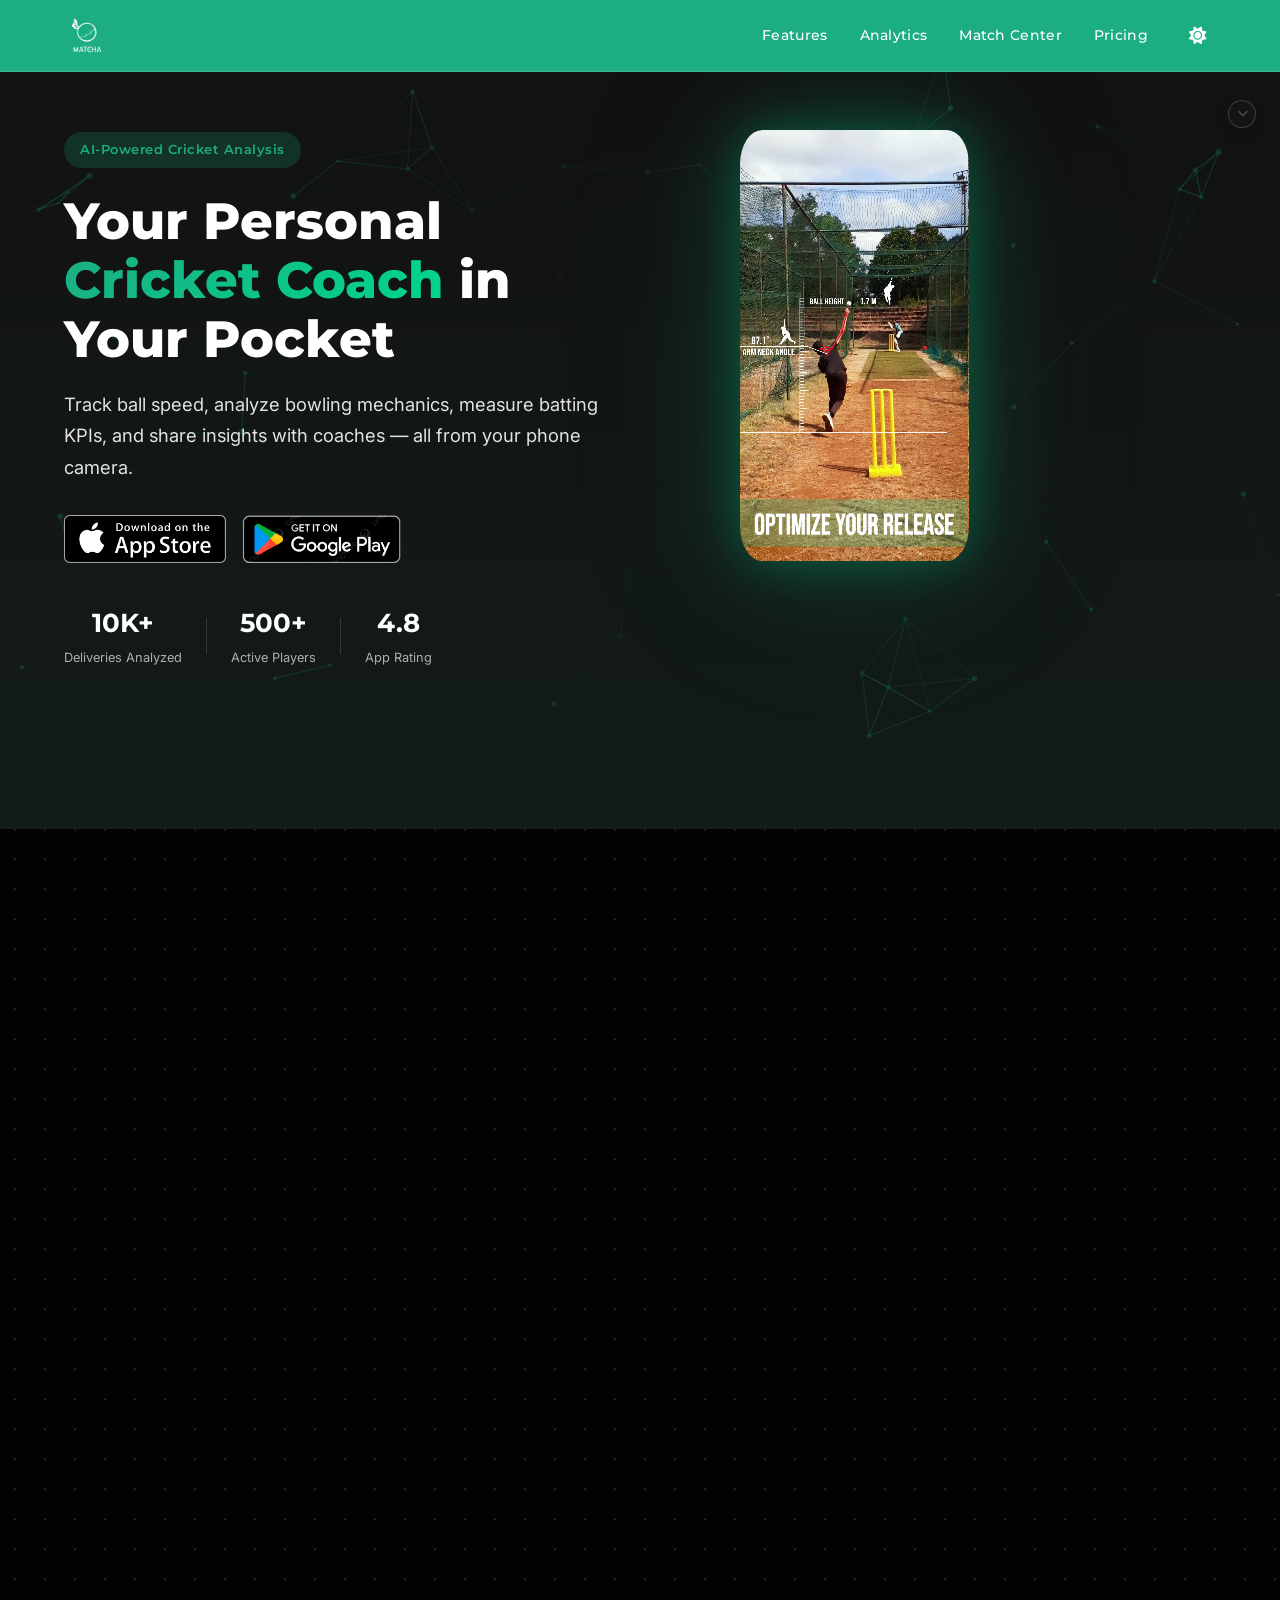
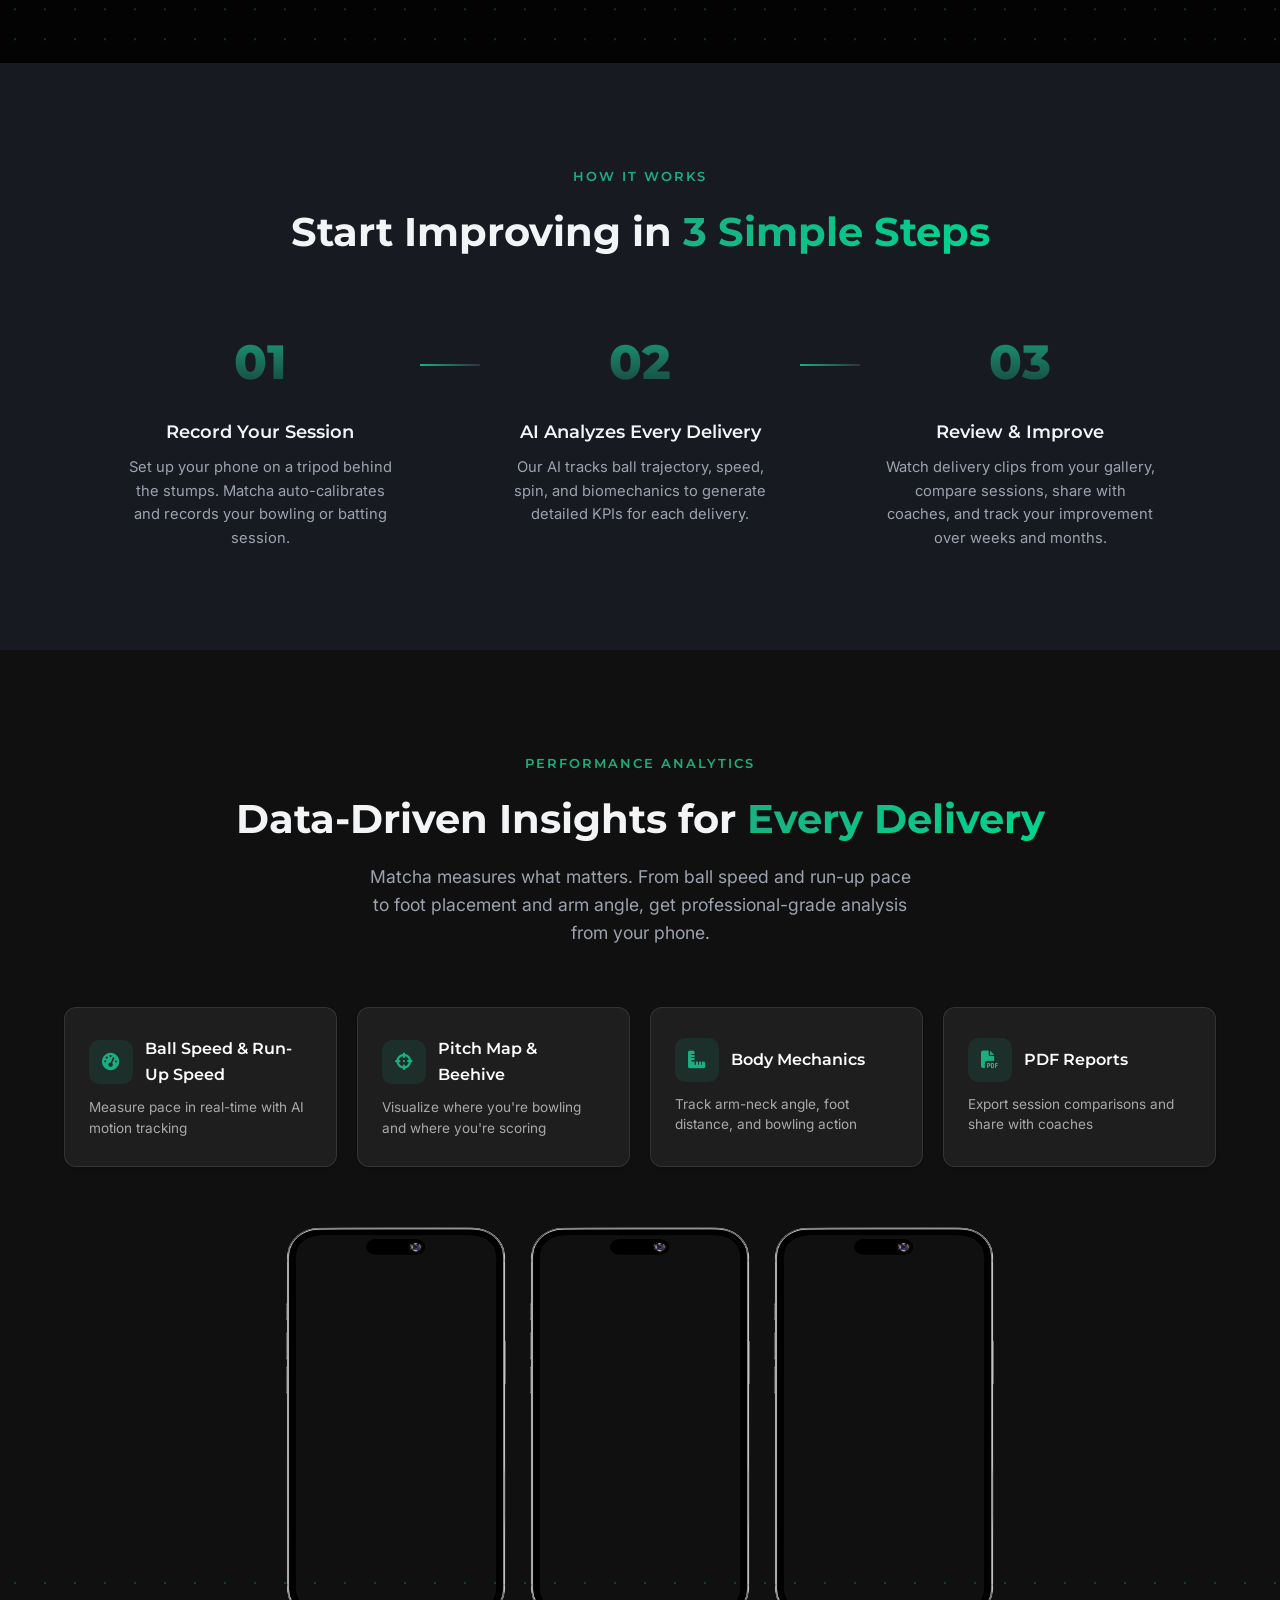
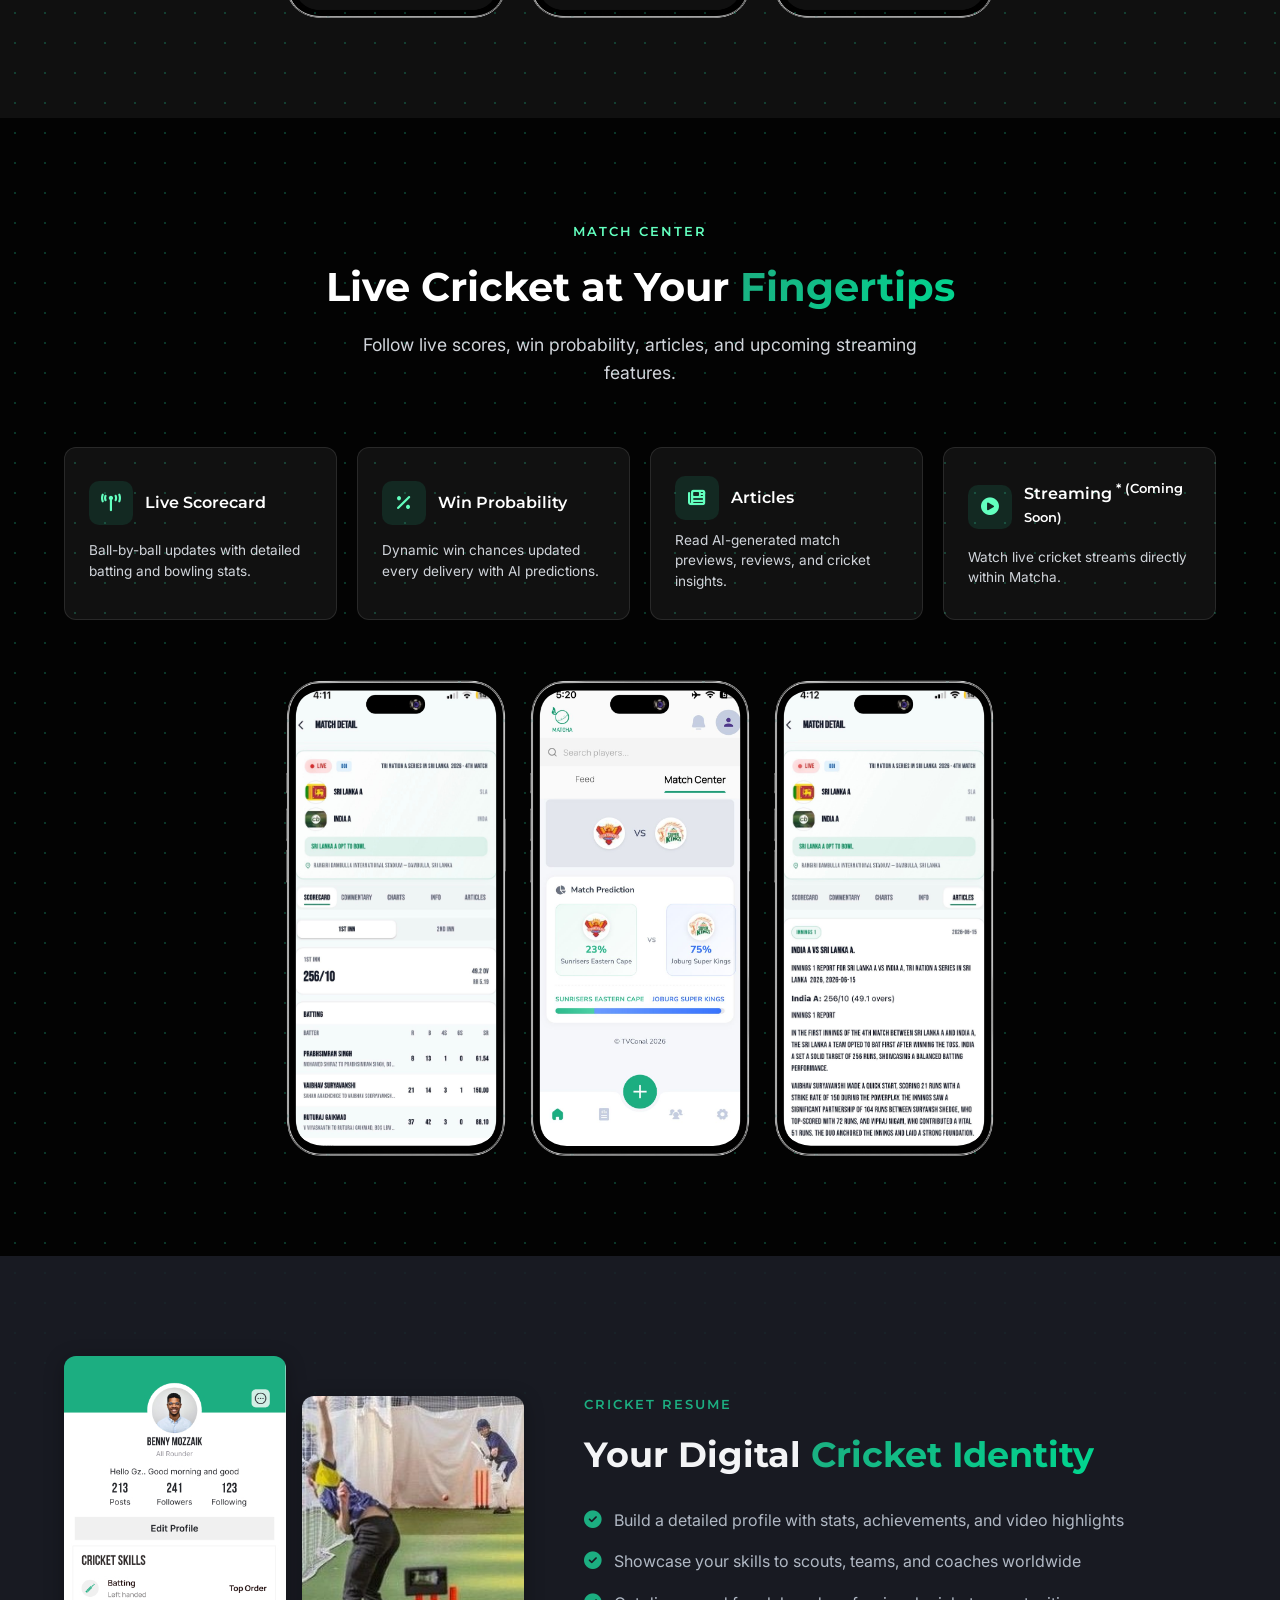
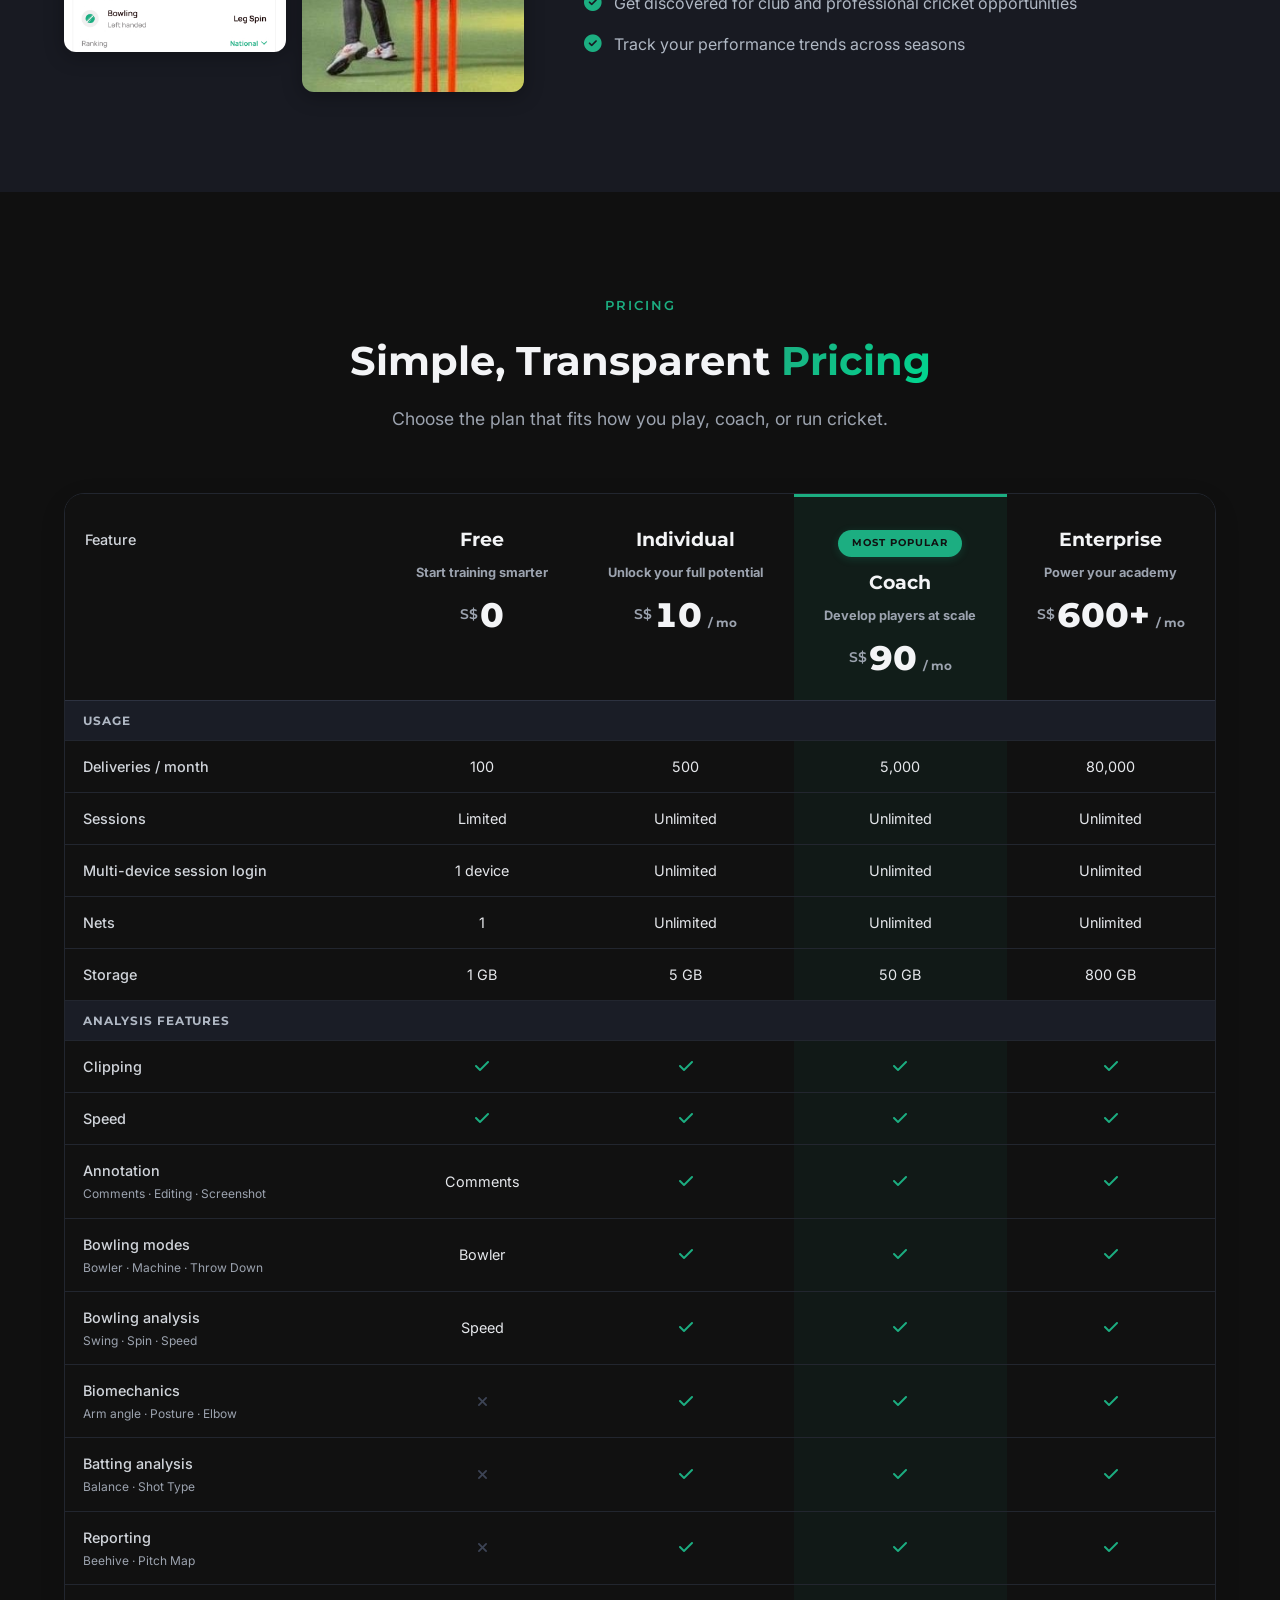
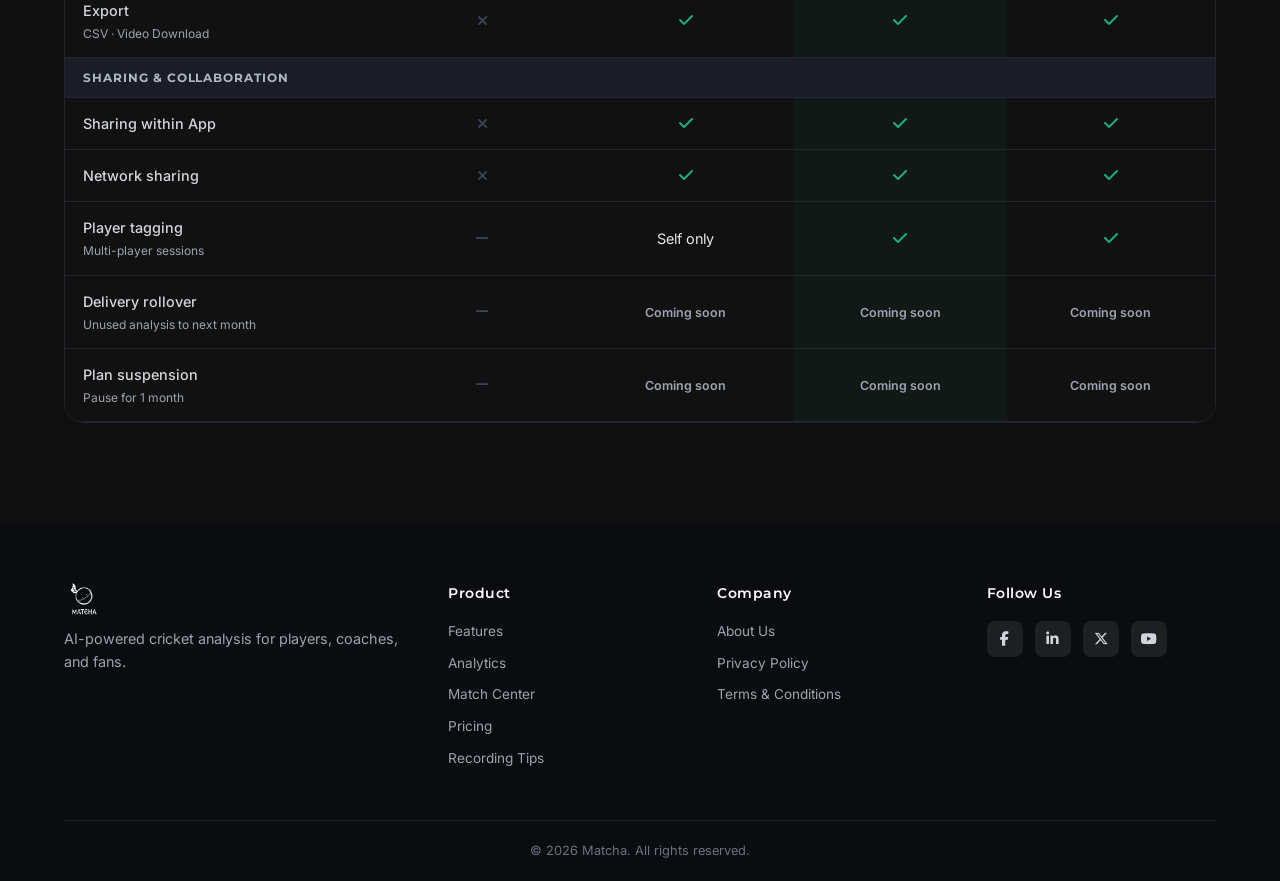
==== index.html @ 4d632181 "first commit" ====
<!DOCTYPE html>
<html lang="en">

<head>
  <meta charset="UTF-8" />
  <meta name="viewport" content="width=device-width, initial-scale=1.0" />
  <meta name="description"
    content="Matcha - AI-powered cricket analysis app. Track ball speed, bowling mechanics, and batting KPIs. Train smarter with real-time performance insights." />
  <meta name="keywords" content="cricket, analysis, AI, ball tracking, bowling speed, batting KPI, coaching, matcha" />
  <meta name="author" content="Matcha" />
  <meta name="theme-color" content="#1cae81" media="(prefers-color-scheme: light)" />
  <meta name="theme-color" content="#111111" media="(prefers-color-scheme: dark)" />

  <!-- Wētā-style: critical path so first paint is splash only (before style.css) -->
  <style id="page-loader-critical">
    body.page-loading {
      overflow: hidden !important;
      background: #111 !important;
      min-height: 100vh !important;
    }
    /* Like wetafx .rootNode { display: none } — no flash of hero/nav under overlay */
    body.page-loading > *:not(#page-loader) {
      visibility: hidden !important;
    }
    #page-loader {
      position: fixed !important;
      inset: 0 !important;
      z-index: 2147483647 !important;
      margin: 0 !important;
      overflow: visible !important;
    }
    /* Ref: #111 field, three 1px #1cae81 verticals, soft radial glow, white square + MATCHA */
    #page-loader .page-loader__bg {
      position: absolute !important;
      inset: 0 !important;
      display: flex !important;
      align-items: center !important;
      justify-content: center !important;
      overflow: visible !important;
      background-color: #111 !important;
    }
    #page-loader .page-loader__ambient {
      position: absolute !important;
      inset: 0 !important;
      z-index: 0 !important;
      pointer-events: none !important;
      opacity: 0 !important;
      overflow: visible !important;
      transition: opacity 0.55s cubic-bezier(0.16, 1, 0.3, 1) !important;
    }
    #page-loader.page-loader--show-grid .page-loader__ambient {
      opacity: 1 !important;
    }
    #page-loader .page-loader__glow-ring {
      position: absolute !important;
      left: 50% !important;
      top: 50% !important;
      width: min(160vmin, 2000px) !important;
      height: min(160vmin, 2000px) !important;
      transform: translate(-50%, -50%) !important;
      z-index: 0 !important;
      pointer-events: none !important;
      filter: blur(60px) !important;
      background: radial-gradient(
        circle at 50% 50%,
        rgba(28, 174, 129, 0.42) 0%,
        rgba(28, 174, 129, 0.12) 38%,
        rgba(28, 174, 129, 0) 68%
      ) !important;
    }
    #page-loader .page-loader__vlines-layer {
      position: absolute !important;
      inset: 0 !important;
      z-index: 2 !important;
      pointer-events: none !important;
      background-image: linear-gradient(
          90deg,
          transparent 0,
          transparent calc(25% - 0.5px),
          rgba(28, 174, 129, 0.15) calc(25% - 0.5px),
          rgba(28, 174, 129, 0.15) calc(25% + 0.5px),
          transparent calc(25% + 0.5px)
        ),
        linear-gradient(
          90deg,
          transparent 0,
          transparent calc(75% - 0.5px),
          rgba(28, 174, 129, 0.15) calc(75% - 0.5px),
          rgba(28, 174, 129, 0.15) calc(75% + 0.5px),
          transparent calc(75% + 0.5px)
        ) !important;
    }
    /* Center line only: fades in the vertical middle (behind logo + glow) */
    #page-loader .page-loader__vline-center {
      position: absolute !important;
      inset: 0 !important;
      z-index: 2 !important;
      pointer-events: none !important;
      background: linear-gradient(
        90deg,
        transparent 0,
        transparent calc(50% - 0.5px),
        rgba(28, 174, 129, 0.15) calc(50% - 0.5px),
        rgba(28, 174, 129, 0.15) calc(50% + 0.5px),
        transparent calc(50% + 0.5px)
      ) !important;
      -webkit-mask-image: linear-gradient(
        to bottom,
        #000 0%,
        #000 24%,
        transparent 38%,
        transparent 62%,
        #000 76%,
        #000 100%
      ) !important;
      mask-image: linear-gradient(
        to bottom,
        #000 0%,
        #000 24%,
        transparent 38%,
        transparent 62%,
        #000 76%,
        #000 100%
      ) !important;
      -webkit-mask-size: 100% 100% !important;
      mask-size: 100% 100% !important;
    }
    #page-loader .page-loader__stage {
      position: relative !important;
      z-index: 3 !important;
      width: 200px !important;
      height: 200px !important;
      flex-shrink: 0 !important;
    }
    #page-loader .page-loader__video {
      position: absolute !important;
      inset: 0 !important;
      width: 200px !important;
      height: 200px !important;
      object-fit: contain !important;
      pointer-events: none !important;
      opacity: 1 !important;
    }
    @media (prefers-reduced-motion: reduce) {
      #page-loader .page-loader__ambient {
        opacity: 1 !important;
        transition: none !important;
      }
    }
  </style>

  <link rel="icon" type="image/png" sizes="32x32" href="/favicon.png" />
  <link rel="apple-touch-icon" sizes="180x180" href="/apple-touch-icon.png" />

  <meta property="og:type" content="website" />
  <meta property="og:title" content="Matcha - AI Cricket Analysis" />
  <meta property="og:description"
    content="Train smarter with AI-powered motion tracking, ball speed analysis, and performance KPIs." />
  <meta property="og:image" content="assets/logo-200.png" />

  <link rel="stylesheet" href="style.css?v=125" />
  <link rel="stylesheet" href="https://cdnjs.cloudflare.com/ajax/libs/font-awesome/6.5.0/css/all.min.css" />
  <link href="https://fonts.googleapis.com/css2?family=Montserrat:wght@400;500;600;700;800&family=Inter:wght@300;400;500;600&display=swap" rel="stylesheet" />
  <title>Matcha - AI Cricket Analysis & Performance Tracking</title>
  <script>
    /* Homepage: default to mockup (dark + #111 + green header) unless user saved "light" */
    (function () {
      var t = localStorage.getItem('theme');
      if (t !== 'light') document.documentElement.setAttribute('data-theme', 'dark');
    })();
  </script>
</head>

<body class="page-home page-loading">
  <div id="page-loader" class="page-loader" role="status" aria-live="polite" aria-label="Loading">
    <div class="page-loader__bg">
      <div class="page-loader__ambient">
        <div class="page-loader__glow-ring" aria-hidden="true"></div>
      </div>
      <div class="page-loader__stage">
        <video
          class="page-loader__video"
          id="page-loader-video"
          muted
          playsinline
          autoplay
          preload="auto"
          disablePictureInPicture
          aria-hidden="true"
        >
          <source src="assets/Logo_Match_.webm" type="video/webm" />
        </video>
      </div>
    </div>
  </div>
  <!-- NAVBAR -->
  <header class="navbar" id="navbar">
    <div class="nav-container">
      <a href="/" class="nav-logo">
        <img src="/assets/newlogo.png?v=3" alt="Matcha" />
      </a>

      <button class="nav-toggle" id="nav-toggle" aria-label="Toggle menu">
        <span></span>
        <span></span>
        <span></span>
      </button>

      <nav class="nav-menu" id="nav-menu">
        <a href="#features">Features</a>
        <a href="#analytics">Analytics</a>
        <a href="#match-center">Match Center</a>
        <a href="#pricing">Pricing</a>
        <button class="theme-toggle" id="theme-toggle" aria-label="Toggle dark mode">
          <i class="fas fa-moon"></i>
          <i class="fas fa-sun"></i>
        </button>
        <!-- <a href="#download" class="nav-cta">Download App</a> -->
      </nav>
    </div>
  </header>

  <!-- HERO -->
  <section class="hero">
    <canvas id="hero-particles" class="hero-particles"></canvas>
    <div class="hero-glass-overlay"></div>
    <div class="hero-container">
      <div class="hero-content scroll-reveal">
        <div class="hero-badge">AI-Powered Cricket Analysis</div>
        <h1>Your Personal <span class="text-gradient">Cricket Coach</span> in Your Pocket</h1>
        <p class="hero-subtitle">
          Track ball speed, analyze bowling mechanics, measure batting KPIs, and share insights with coaches
          &mdash; all from your phone camera.
        </p>

        <div class="hero-cta">
          <a href="https://apps.apple.com/in/app/matcha-cricket-network/id6753956643" target="_blank" rel="noopener">
            <img src="/assets/Appstore.png" alt="Download on App Store" class="store-badge" />
          </a>
          <a href="https://play.google.com/store/apps/details?id=com.matcha.android&hl=en_IN" target="_blank"
            rel="noopener">
            <img src="/assets/googlestore.png" alt="Get it on Google Play" class="store-badge" />
          </a>
        </div>

        <div class="hero-stats">
          <div class="stat">
            <strong>10K+</strong>
            <span>Deliveries Analyzed</span>
          </div>
          <div class="stat-divider"></div>
          <div class="stat">
            <strong>500+</strong>
            <span>Active Players</span>
          </div>
          <div class="stat-divider"></div>
          <div class="stat">
            <strong>4.8</strong>
            <span>App Rating</span>
          </div>
        </div>
      </div>

      <div class="hero-visual">
        <div class="hero-phone-ambient" data-hero-phone-reveal>
          <div class="hero-phone-inner">
          <div class="phone-mockup phone-mockup--hero-frame">
            <div class="phone-mockup-screens phone-mockup-screens--hero" data-hero-slideshow aria-hidden="true">
              <div class="phone-mockup-track" data-hero-track>
                <video class="phone-mockup-slide" muted playsinline loop preload="metadata" src="/assets/1.%20speed%20meter.webm"></video>
                <video class="phone-mockup-slide" muted playsinline loop preload="metadata" src="/assets/2.%20angle.webm"></video>
                <video class="phone-mockup-slide" muted playsinline loop preload="metadata" src="/assets/3.%20ball%20length%20etc.webm"></video>
                <video class="phone-mockup-slide" muted playsinline loop preload="metadata" src="/assets/4.%20new%20batsman.webm"></video>
              </div>
            </div>
            <img class="phone-mockup-frame" src="/assets/phone%20front%20view.png?v=2" alt="" width="1080" height="1920" decoding="async" />
          </div>
          </div>
        </div>
        <div class="hero-glow"></div>
      </div>
    </div>
  </section>

  <!-- FEATURES -->
  <section id="features" class="features-section">
    <div class="features-dots-bg" data-features-dots aria-hidden="true"></div>
    <img
      class="features-stroke-bg"
      data-features-stroke
      src="/assets/baller%20copy.webp"
      alt=""
      aria-hidden="true"
      decoding="async" />
    <div class="section-container">
      <div class="section-header scroll-reveal">
        <span class="section-tag">Why Matcha</span>
        <h2>Everything You Need to <span class="text-gradient">Level Up</span></h2>
        <p>From AI-powered video analysis to a thriving cricket community.</p>
      </div>

      <div class="features-grid" data-scroll-reveal-group>
        <div class="feature-card">
          <div class="feature-icon">
            <i class="fas fa-video"></i>
          </div>
          <h3>AI Video Analysis</h3>
          <p>Record your sessions, and let AI extract ball speed, trajectory, arm-neck angle, and shot type automatically.</p>
        </div>

        <div class="feature-card">
          <div class="feature-icon">
            <i class="fas fa-chart-line"></i>
          </div>
          <h3>Performance KPIs</h3>
          <p>Track bowling speed, batting beehive, pitch maps, and a large array of analytics to measure your improvement over time.</p>
        </div>

        <div class="feature-card">
          <div class="feature-icon">
            <i class="fas fa-cut"></i>
          </div>
          <h3>Auto-Clip Generation</h3>
          <p>Every delivery is automatically clipped into 4-second segments for easy review and sharing.</p>
        </div>

        <div class="feature-card">
          <div class="feature-icon">
            <i class="fas fa-users"></i>
          </div>
          <h3>Cricket Community</h3>
          <p>Follow players and coaches, share highlights, and get discovered by scouts and teams.</p>
        </div>

        <div class="feature-card">
          <div class="feature-icon">
            <i class="fas fa-chalkboard-teacher"></i>
          </div>
          <h3>Coach Integration</h3>
          <p>Coaches can review sessions, compare players, and provide feedback directly through the app.</p>
        </div>

        <!-- <div class="feature-card">
          <div class="feature-icon">
            <i class="fas fa-id-card"></i>
          </div>
          <h3>Cricket Resume</h3>
          <p>Build your cricket profile with stats, achievements, and video portfolio for scouts and selectors.</p>
        </div> -->
      </div>
    </div>
  </section>

  <!-- HOW IT WORKS -->
  <section class="how-it-works">
    <img
      class="howitworks-stroke-bg"
      data-hiw-stroke
      src="/assets/batter%20copy.webp"
      alt=""
      aria-hidden="true"
      decoding="async" />
    <div class="section-container">
      <div class="section-header scroll-reveal">
        <span class="section-tag">How It Works</span>
        <h2>Start Improving in <span class="text-gradient">3 Simple Steps</span></h2>
      </div>

      <div class="steps-grid scroll-reveal-steps">
        <div class="step-card">
          <div class="step-number">01</div>
          <h3>Record Your Session</h3>
          <p>Set up your phone on a tripod behind the stumps. Matcha auto-calibrates and records your bowling or batting session.</p>
        </div>
        <div class="step-connector"></div>
        <div class="step-card">
          <div class="step-number">02</div>
          <h3>AI Analyzes Every Delivery</h3>
          <p>Our AI tracks ball trajectory, speed, spin, and biomechanics to generate detailed KPIs for each delivery.</p>
        </div>
        <div class="step-connector"></div>
        <div class="step-card">
          <div class="step-number">03</div>
          <h3>Review & Improve</h3>
          <p>Watch delivery clips from your gallery, compare sessions, share with coaches, and track your improvement over weeks and months.</p>
        </div>
      </div>
    </div>
  </section>

  <!-- ANALYTICS DEEP DIVE -->
  <section id="analytics" class="analytics-section">
    <div class="section-container">
      <div class="section-header scroll-reveal">
        <span class="section-tag">Performance Analytics</span>
        <h2>Data-Driven Insights for <span class="text-gradient">Every Delivery</span></h2>
        <p>
          Matcha measures what matters. From ball speed and run-up pace to foot placement and arm angle,
          get professional-grade analysis from your phone.
        </p>
      </div>

      <div class="analytics-grid" data-scroll-reveal-group>
        <div class="analytics-card">
          <div class="analytics-card-icon"><i class="fas fa-tachometer-alt"></i></div>
          <h4>Ball Speed &amp; Run-Up Speed</h4>
          <p>Measure pace in real-time with AI motion tracking</p>
        </div>
        <div class="analytics-card">
          <div class="analytics-card-icon"><i class="fas fa-crosshairs"></i></div>
          <h4>Pitch Map &amp; Beehive</h4>
          <p>Visualize where you're bowling and where you're scoring</p>
        </div>
        <div class="analytics-card">
          <div class="analytics-card-icon"><i class="fas fa-ruler-combined"></i></div>
          <h4>Body Mechanics</h4>
          <p>Track arm-neck angle, foot distance, and bowling action</p>
        </div>
        <div class="analytics-card">
          <div class="analytics-card-icon"><i class="fas fa-file-pdf"></i></div>
          <h4>PDF Reports</h4>
          <p>Export session comparisons and share with coaches</p>
        </div>
      </div>
      <div class="match-phones" data-scroll-reveal-group>
        <div class="phone-mockup phone-mockup-sm is-image-frame">
          <img class="phone-mockup-screen-img" src="assets/BallSpeed.jpg" alt="PDF session report with delivery comparisons" loading="lazy" decoding="async" />
          <img class="phone-mockup-frame" src="assets/phone.png" alt="" />
        </div>
        <div class="phone-mockup phone-mockup-sm is-image-frame">
          <img class="phone-mockup-screen-img" src="assets/Pitch_Map.jpeg" alt="PDF session report with delivery comparisons" loading="lazy" decoding="async" />
          <img class="phone-mockup-frame" src="assets/phone.png" alt="" />
        </div>
        <div class="phone-mockup phone-mockup-sm is-image-frame">
          <img class="phone-mockup-screen-img" src="assets/Body Mechanics.jpg" alt="PDF session report with delivery comparisons" loading="lazy" decoding="async" />
          <img class="phone-mockup-frame" src="assets/phone.png" alt="" />
        </div>
      </div>
      </div>
    </div>
  </section>

  <!-- MATCH CENTER -->
  <section id="match-center" class="match-center-section">
    <div class="features-dots-bg" aria-hidden="true"></div>
    <div class="section-container">
      <div class="section-header scroll-reveal">
        <span class="section-tag">Match Center</span>
        <h2>Live Cricket at Your <span class="text-gradient">Fingertips</span></h2>
        <p>Follow live scores, win probability, articles, and upcoming streaming features.</p>
      </div>

      <div class="match-grid" data-scroll-reveal-group>
        <div class="match-card">
          <div class="match-card-icon"><i class="fas fa-broadcast-tower"></i></div>
          <h4>Live Scorecard</h4>
          <p>Ball-by-ball updates with detailed batting and bowling stats.</p>
        </div>
        <div class="match-card">
          <div class="match-card-icon"><i class="fas fa-percentage"></i></div>
          <h4>Win Probability</h4>
          <p>Dynamic win chances updated every delivery with AI predictions.</p>
        </div>
        <div class="match-card">
          <div class="match-card-icon"><i class="fas fa-newspaper"></i></div>
          <h4>Articles</h4>
          <p>Read AI-generated match previews, reviews, and cricket insights.</p>
        </div>
        <div class="match-card">
          <div class="match-card-icon"><i class="fas fa-play-circle"></i></div>
          <h4>Streaming <sup>* (Coming Soon)</sup></h4>
          <p>Watch live cricket streams directly within Matcha.</p>
        </div>
      </div>

      <div class="match-phones" data-scroll-reveal-group>
        <div class="phone-mockup phone-mockup-sm is-image-frame">
          <img class="phone-mockup-screen-img" src="assets/Live_Scorecard.jpeg" alt="Live Scorecard" />
          <img class="phone-mockup-frame" src="assets/phone.png" alt="" />
        </div>
        <div class="phone-mockup phone-mockup-sm is-image-frame">
          <img class="phone-mockup-screen-img" src="assets/Match_Prediction.jpeg" alt="Win Probability" />
          <img class="phone-mockup-frame" src="assets/phone.png" alt="" />
        </div>
        <div class="phone-mockup phone-mockup-sm is-image-frame">
          <img class="phone-mockup-screen-img" src="assets/Match_Articles.jpeg" alt="Articles" />
          <img class="phone-mockup-frame" src="assets/phone.png" alt="" />
        </div>
      </div>
    </div>
  </section>

  <!-- PLAYER PROFILE -->
  <section class="profile-section">
    <div class="section-container">
      <div class="profile-layout">
        <div class="profile-images scroll-reveal">
          <img src="/assets/profileImage.jpg" alt="Player Profile Card" class="profile-card-img" />
          <img src="/assets/Net_Image.jpeg" alt="Cricket Net Training" class="profile-net-img" />
        </div>
        <div class="profile-content scroll-reveal">
          <span class="section-tag">Cricket Resume</span>
          <h2>Your Digital <span class="text-gradient">Cricket Identity</span></h2>
          <ul class="profile-list">
            <li><i class="fas fa-check-circle"></i> Build a detailed profile with stats, achievements, and video highlights</li>
            <li><i class="fas fa-check-circle"></i> Showcase your skills to scouts, teams, and coaches worldwide</li>
            <li><i class="fas fa-check-circle"></i> Get discovered for club and professional cricket opportunities</li>
            <li><i class="fas fa-check-circle"></i> Track your performance trends across seasons</li>
          </ul>
        </div>
      </div>
    </div>
  </section>

  <!-- PRICING -->
  <section id="pricing" class="pricing-section">
    <div class="section-container">
      <div class="section-header scroll-reveal">
        <span class="section-tag">Pricing</span>
        <h2>Simple, Transparent <span class="text-gradient">Pricing</span></h2>
        <p>Choose the plan that fits how you play, coach, or run cricket.</p>
      </div>

      <!-- DESKTOP: COMPARISON TABLE -->
      <div class="pricing-table-wrap scroll-reveal">
        <table class="pricing-table">
          <thead>
            <tr>
              <th class="pt-feature-col">Feature</th>
              <th>
                <div class="pt-plan-head">
                  <div class="pt-plan-name">Free</div>
                  <div class="pt-plan-desc">Start training smarter</div>
                </div>
                <div class="pt-plan-price"><span class="pt-currency">S$</span><span class="pt-amount">0</span></div>
              </th>
              <th>
                <div class="pt-plan-head">
                  <div class="pt-plan-name">Individual</div>
                  <div class="pt-plan-desc">Unlock your full potential</div>
                </div>
                <div class="pt-plan-price"><span class="pt-currency">S$</span><span class="pt-amount">10</span><span class="pt-period">/ mo</span></div>
              </th>
              <th class="pt-featured">
                <div class="pt-popular">Most Popular</div>
                <div class="pt-plan-head">
                  <div class="pt-plan-name">Coach</div>
                  <div class="pt-plan-desc">Develop players at scale</div>
                </div>
                <div class="pt-plan-price"><span class="pt-currency">S$</span><span class="pt-amount">90</span><span class="pt-period">/ mo</span></div>
              </th>
              <th>
                <div class="pt-plan-head">
                  <div class="pt-plan-name">Enterprise</div>
                  <div class="pt-plan-desc">Power your academy</div>
                </div>
                <div class="pt-plan-price"><span class="pt-currency">S$</span><span class="pt-amount">600+</span><span class="pt-period">/ mo</span></div>
              </th>
            </tr>
          </thead>
          <tbody>
            <tr class="pt-section"><td colspan="5">Usage</td></tr>
            <tr>
              <td>Deliveries / month</td>
              <td>100</td><td>500</td><td class="pt-featured">5,000</td><td>80,000</td>
            </tr>
            <tr>
              <td>Sessions</td>
              <td>Limited</td><td>Unlimited</td><td class="pt-featured">Unlimited</td><td>Unlimited</td>
            </tr>
            <tr>
              <td>Multi-device session login</td>
              <td>1 device</td><td>Unlimited</td><td class="pt-featured">Unlimited</td><td>Unlimited</td>
            </tr>
            <tr>
              <td>Nets</td>
              <td>1</td><td>Unlimited</td><td class="pt-featured">Unlimited</td><td>Unlimited</td>
            </tr>
            <tr>
              <td>Storage</td>
              <td>1 GB</td><td>5 GB</td><td class="pt-featured">50 GB</td><td>800 GB</td>
            </tr>

            <tr class="pt-section"><td colspan="5">Analysis Features</td></tr>
            <tr>
              <td>Clipping</td>
              <td><i class="fas fa-check pt-yes"></i></td>
              <td><i class="fas fa-check pt-yes"></i></td>
              <td class="pt-featured"><i class="fas fa-check pt-yes"></i></td>
              <td><i class="fas fa-check pt-yes"></i></td>
            </tr>
            <tr>
              <td>Speed</td>
              <td><i class="fas fa-check pt-yes"></i></td>
              <td><i class="fas fa-check pt-yes"></i></td>
              <td class="pt-featured"><i class="fas fa-check pt-yes"></i></td>
              <td><i class="fas fa-check pt-yes"></i></td>
            </tr>
            <tr>
              <td>Annotation <span class="pt-hint">Comments · Editing · Screenshot</span></td>
              <td>Comments</td>
              <td><i class="fas fa-check pt-yes"></i></td>
              <td class="pt-featured"><i class="fas fa-check pt-yes"></i></td>
              <td><i class="fas fa-check pt-yes"></i></td>
            </tr>
            <tr>
              <td>Bowling modes <span class="pt-hint">Bowler · Machine · Throw Down</span></td>
              <td>Bowler</td>
              <td><i class="fas fa-check pt-yes"></i></td>
              <td class="pt-featured"><i class="fas fa-check pt-yes"></i></td>
              <td><i class="fas fa-check pt-yes"></i></td>
            </tr>
            <tr>
              <td>Bowling analysis <span class="pt-hint">Swing · Spin · Speed</span></td>
              <td>Speed</td>
              <td><i class="fas fa-check pt-yes"></i></td>
              <td class="pt-featured"><i class="fas fa-check pt-yes"></i></td>
              <td><i class="fas fa-check pt-yes"></i></td>
            </tr>
            <tr>
              <td>Biomechanics <span class="pt-hint">Arm angle · Posture · Elbow</span></td>
              <td><i class="fas fa-times pt-no"></i></td>
              <td><i class="fas fa-check pt-yes"></i></td>
              <td class="pt-featured"><i class="fas fa-check pt-yes"></i></td>
              <td><i class="fas fa-check pt-yes"></i></td>
            </tr>
            <tr>
              <td>Batting analysis <span class="pt-hint">Balance · Shot Type</span></td>
              <td><i class="fas fa-times pt-no"></i></td>
              <td><i class="fas fa-check pt-yes"></i></td>
              <td class="pt-featured"><i class="fas fa-check pt-yes"></i></td>
              <td><i class="fas fa-check pt-yes"></i></td>
            </tr>
            <tr>
              <td>Reporting <span class="pt-hint">Beehive · Pitch Map</span></td>
              <td><i class="fas fa-times pt-no"></i></td>
              <td><i class="fas fa-check pt-yes"></i></td>
              <td class="pt-featured"><i class="fas fa-check pt-yes"></i></td>
              <td><i class="fas fa-check pt-yes"></i></td>
            </tr>
            <tr>
              <td>Export <span class="pt-hint">CSV · Video Download</span></td>
              <td><i class="fas fa-times pt-no"></i></td>
              <td><i class="fas fa-check pt-yes"></i></td>
              <td class="pt-featured"><i class="fas fa-check pt-yes"></i></td>
              <td><i class="fas fa-check pt-yes"></i></td>
            </tr>

            <tr class="pt-section"><td colspan="5">Sharing &amp; Collaboration</td></tr>
            <tr>
              <td>Sharing within App</td>
              <td><i class="fas fa-times pt-no"></i></td>
              <td><i class="fas fa-check pt-yes"></i></td>
              <td class="pt-featured"><i class="fas fa-check pt-yes"></i></td>
              <td><i class="fas fa-check pt-yes"></i></td>
            </tr>
            <tr>
              <td>Network sharing</td>
              <td><i class="fas fa-times pt-no"></i></td>
              <td><i class="fas fa-check pt-yes"></i></td>
              <td class="pt-featured"><i class="fas fa-check pt-yes"></i></td>
              <td><i class="fas fa-check pt-yes"></i></td>
            </tr>
            <tr>
              <td>Player tagging <span class="pt-hint">Multi-player sessions</span></td>
              <td><i class="fas fa-minus pt-na"></i></td>
              <td>Self only</td>
              <td class="pt-featured"><i class="fas fa-check pt-yes"></i></td>
              <td><i class="fas fa-check pt-yes"></i></td>
            </tr>
            <tr>
              <td>Delivery rollover <span class="pt-hint">Unused analysis to next month</span></td>
              <td><i class="fas fa-minus pt-na"></i></td>
              <td><span class="pt-soon">Coming soon</span></td>
              <td class="pt-featured"><span class="pt-soon">Coming soon</span></td>
              <td><span class="pt-soon">Coming soon</span></td>
            </tr>
            <tr>
              <td>Plan suspension <span class="pt-hint">Pause for 1 month</span></td>
              <td><i class="fas fa-minus pt-na"></i></td>
              <td><span class="pt-soon">Coming soon</span></td>
              <td class="pt-featured"><span class="pt-soon">Coming soon</span></td>
              <td><span class="pt-soon">Coming soon</span></td>
            </tr>
          </tbody>
        </table>
      </div>

      <!-- MOBILE: CARD FALLBACK -->
      <div class="pricing-grid pricing-cards-mobile" data-scroll-reveal-group>
        <div class="price-card">
          <h3>Free</h3>
          <p class="price-desc">Start training smarter</p>
          <div class="price-amount">
            <span class="price-currency">S$</span>
            <span class="price-value">0</span>
          </div>
          <ul class="price-features">
            <li><i class="fas fa-check"></i> 100 deliveries / month</li>
            <li><i class="fas fa-check"></i> 1 device · 1 net · 1 GB storage</li>
            <li><i class="fas fa-check"></i> Clipping, Speed &amp; Comments</li>
            <li><i class="fas fa-check"></i> Bowler mode · Speed analysis</li>
          </ul>
        </div>

        <div class="price-card">
          <h3>Individual</h3>
          <p class="price-desc">Unlock your full potential</p>
          <div class="price-amount">
            <span class="price-currency">S$</span>
            <span class="price-value">10</span>
            <span class="price-period">/ month</span>
          </div>
          <ul class="price-features">
            <li><i class="fas fa-check"></i> 500 deliveries / month</li>
            <li><i class="fas fa-check"></i> Unlimited sessions, devices &amp; nets</li>
            <li><i class="fas fa-check"></i> Full analysis suite &amp; export</li>
            <li><i class="fas fa-check"></i> Sharing within app &amp; network</li>
            <li><i class="fas fa-check"></i> 5 GB storage</li>
          </ul>
        </div>

        <div class="price-card price-card-featured">
          <div class="price-popular">Most Popular</div>
          <h3>Coach</h3>
          <p class="price-desc">Develop players at scale</p>
          <div class="price-amount">
            <span class="price-currency">S$</span>
            <span class="price-value">90</span>
            <span class="price-period">/ month</span>
          </div>
          <ul class="price-features">
            <li><i class="fas fa-check"></i> 5,000 deliveries / month</li>
            <li><i class="fas fa-check"></i> Multi-player tagging</li>
            <li><i class="fas fa-check"></i> Full analysis suite &amp; export</li>
            <li><i class="fas fa-check"></i> Sharing within app &amp; network</li>
            <li><i class="fas fa-check"></i> 50 GB storage</li>
          </ul>
        </div>

        <div class="price-card">
          <h3>Enterprise</h3>
          <p class="price-desc">Power your academy</p>
          <div class="price-amount">
            <span class="price-currency">S$</span>
            <span class="price-value">600+</span>
            <span class="price-period">/ month</span>
          </div>
          <ul class="price-features">
            <li><i class="fas fa-check"></i> 80,000 deliveries / month</li>
            <li><i class="fas fa-check"></i> Multi-player tagging at club scale</li>
            <li><i class="fas fa-check"></i> Full analysis suite &amp; export</li>
            <li><i class="fas fa-check"></i> Sharing within app &amp; network</li>
            <li><i class="fas fa-check"></i> 800 GB storage</li>
          </ul>
        </div>
      </div>
    </div>
  </section>

  <!-- DOWNLOAD CTA
  <section id="download" class="download-section">
    <div class="section-container">
      <div class="download-layout">
        <div class="download-content scroll-reveal">
          <h2>Ready to Train <span class="text-gradient">Smarter?</span></h2>
          <p>Join thousands of cricketers using AI-powered analysis to improve their game. Download Matcha for free.</p>

          <div class="download-badges">
            <a href="https://apps.apple.com/in/app/matcha-cricket-network/id6753956643" target="_blank" rel="noopener">
              <img src="/assets/Appstore.png" alt="Download on App Store" class="store-badge" />
            </a>
            <a href="https://play.google.com/store/apps/details?id=com.matcha.android&hl=en_IN" target="_blank"
              rel="noopener">
              <img src="/assets/googlestore.png" alt="Get it on Google Play" class="store-badge" />
            </a>
          </div>

          <div class="download-features">
            <span><i class="fas fa-check-circle"></i> Free to start</span>
            <span><i class="fas fa-check-circle"></i> No credit card required</span>
            <span><i class="fas fa-check-circle"></i> iOS & Android</span>
          </div>
        </div>

        <div class="download-visual scroll-reveal">
          <div class="phone-mockup is-image-frame download-phone--focus">
            <img class="phone-mockup-screen-img" src="/assets/Download-Section.jpg" alt="Matcha App" />
            <img class="phone-mockup-frame" src="/assets/phone.png" alt="" />
          </div>
          <div class="hero-glow"></div>
        </div>
      </div>
    </div>
  </section> -->

  <!-- FOOTER -->
  <footer id="contact" class="footer">
    <div class="footer-container">
      <div class="footer-top scroll-reveal">
        <div class="footer-brand">
          <a href="/" class="footer-logo">
            <img src="/assets/newlogo.png?v=3" alt="Matcha" />
          </a>
          <p>AI-powered cricket analysis for players, coaches, and fans.</p>
        </div>

        <div class="footer-links-group">
          <h4>Product</h4>
          <a href="#features">Features</a>
          <a href="#analytics">Analytics</a>
          <a href="#match-center">Match Center</a>
          <a href="#pricing">Pricing</a>
          <a href="recording-tips.html">Recording Tips</a>
        </div>

        <div class="footer-links-group">
          <h4>Company</h4>
          <a href="/about-us/">About Us</a>
          <a href="/privacy-policy/">Privacy Policy</a>
          <a href="/terms-conditions/">Terms & Conditions</a>
        </div>

        <div class="footer-links-group">
          <h4>Follow Us</h4>
          <div class="footer-social">
            <a href="https://www.facebook.com/cricalgorithmics" target="_blank" rel="noopener" aria-label="Facebook"><i class="fab fa-facebook-f"></i></a>
            <a href="https://www.linkedin.com/company/tvconal/" target="_blank" rel="noopener" aria-label="LinkedIn"><i class="fab fa-linkedin-in"></i></a>
            <a href="https://x.com/tvconal" target="_blank" rel="noopener" aria-label="X"><i class="fab fa-x-twitter"></i></a>
            <a href="https://www.youtube.com/channel/UCHox09Cv3_SWy7SJYuKof7A" target="_blank" rel="noopener" aria-label="YouTube"><i class="fab fa-youtube"></i></a>
          </div>
        </div>
      </div>

      <div class="footer-bottom">
        <p>&copy; 2026 Matcha. All rights reserved.</p>
      </div>
    </div>
  </footer>

  <!-- CONTACT MODAL -->
  <div class="modal-overlay" id="contact-modal">
    <div class="modal-content">
      <button class="modal-close" id="modal-close"><i class="fas fa-times"></i></button>
      <h2>Contact Us</h2>
      <p>Get in touch. We'd love to hear from you.</p>
      <form id="contact-form">
        <div class="form-row">
          <div class="form-field">
            <label for="c-name">Full Name *</label>
            <input type="text" id="c-name" name="name" placeholder="Your name" required />
          </div>
          <div class="form-field">
            <label for="c-email">Email *</label>
            <input type="email" id="c-email" name="email" placeholder="your@email.com" required />
          </div>
        </div>
        <div class="form-field">
          <label for="c-subject">Subject *</label>
          <input type="text" id="c-subject" name="subject" placeholder="What is this about?" required />
        </div>
        <div class="form-field">
          <label for="c-message">Message *</label>
          <textarea id="c-message" name="message" rows="4" placeholder="Tell us more..." required></textarea>
        </div>
        <button type="submit" class="form-submit">Send Message</button>
      </form>
    </div>
  </div>

  <!-- SCROLL CONTROLS -->
  <button id="go-down-btn" class="scroll-btn" aria-label="Go to Bottom">
    <i class="fas fa-chevron-down"></i>
  </button>
  <button id="go-top-btn" class="scroll-btn" aria-label="Go to Top">
    <i class="fas fa-chevron-up"></i>
  </button>

  <script src="js/main.js?v=51"></script>
</body>

</html>
---- style.css ----
/* ===== CSS Variables ===== */
:root {
  --green: #1cae81;
  --green-dark: #158f6a;
  --green-light: #e6faf4;
  --green-glow: rgba(28, 174, 129, 0.15);
  --accent: #63ffbf;

  --white: #ffffff;
  --gray-50: #f9fafb;
  --gray-100: #f3f4f6;
  --gray-200: #e5e7eb;
  --gray-300: #d1d5db;
  --gray-500: #6b7280;
  --gray-600: #4b5563;
  --gray-700: #374151;
  --gray-800: #1f2937;
  --gray-900: #111827;

  --font-heading: 'Montserrat', sans-serif;
  --font-body: 'Inter', sans-serif;

  --nav-h: 72px;
  --radius: 12px;
  --radius-lg: 20px;
  --shadow-sm: 0 1px 3px rgba(0,0,0,0.06);
  --shadow-md: 0 4px 20px rgba(0,0,0,0.08);
  --shadow-lg: 0 8px 40px rgba(0,0,0,0.12);
  --transition: 0.3s ease;
  /* Wētā-style scroll reveals: soft deceleration */
  --ease-weta: cubic-bezier(0.16, 1, 0.3, 1);
  /* Reload splash accent (swap if Khoi supplies final token) */
  --splash-green: #1cae81;
}

/* ===== Page loader (Wētā FX–style: wetafx.co.nz critical.css timings) ===== */
body.page-loading {
  overflow: hidden;
}

/* Same stack as .preloader / .preloader__bg on Wētā */
.page-loader {
  position: fixed;
  inset: 0;
  z-index: 2147483647;
  overflow: visible;
  transition: opacity 0.85s cubic-bezier(0.86, 0, 0.07, 1),
    visibility 0.85s cubic-bezier(0.86, 0, 0.07, 1);
}

.page-loader__bg {
  position: absolute;
  top: 0;
  left: 0;
  width: 100%;
  height: 100%;
  display: flex;
  align-items: center;
  justify-content: center;
  overflow: visible;
  background-color: #111;
}

.page-loader__ambient {
  position: absolute;
  inset: 0;
  z-index: 0;
  pointer-events: none;
  opacity: 0;
  overflow: visible;
  transition: opacity 0.55s var(--ease-weta);
}

.page-loader--show-grid .page-loader__ambient {
  opacity: 1;
}

/* Oversized circle so radial fades before viewport edge — avoids top/bottom clipping */
.page-loader__glow-ring {
  position: absolute;
  left: 50%;
  top: 50%;
  width: min(160vmin, 2000px);
  height: min(160vmin, 2000px);
  transform: translate(-50%, -50%);
  z-index: 0;
  pointer-events: none;
  background: radial-gradient(
    circle at 50% 50%,
    color-mix(in srgb, var(--splash-green) 42%, transparent) 0%,
    color-mix(in srgb, var(--splash-green) 12%, transparent) 38%,
    transparent 68%
  );
}

.page-loader__vlines-layer {
  position: absolute;
  inset: 0;
  z-index: 1;
  pointer-events: none;
  background-image: linear-gradient(
      90deg,
      transparent 0,
      transparent calc(25% - 0.5px),
      rgba(28, 174, 129, 0.24) calc(25% - 0.5px),
      rgba(28, 174, 129, 0.24) calc(25% + 0.5px),
      transparent calc(25% + 0.5px)
    ),
    linear-gradient(
      90deg,
      transparent 0,
      transparent calc(75% - 0.5px),
      rgba(28, 174, 129, 0.24) calc(75% - 0.5px),
      rgba(28, 174, 129, 0.24) calc(75% + 0.5px),
      transparent calc(75% + 0.5px)
    );
}

/* Center line: full-width 1px at 50%; mask fades it in the vertical middle (logo + glow) */
.page-loader__vline-center {
  position: absolute;
  inset: 0;
  z-index: 1;
  pointer-events: none;
  background: linear-gradient(
    90deg,
    transparent 0,
    transparent calc(50% - 0.5px),
    rgba(28, 174, 129, 0.28) calc(50% - 0.5px),
    rgba(28, 174, 129, 0.28) calc(50% + 0.5px),
    transparent calc(50% + 0.5px)
  );
  -webkit-mask-image: linear-gradient(
    to bottom,
    #000 0%,
    #000 24%,
    transparent 38%,
    transparent 62%,
    #000 76%,
    #000 100%
  );
  mask-image: linear-gradient(
    to bottom,
    #000 0%,
    #000 24%,
    transparent 38%,
    transparent 62%,
    #000 76%,
    #000 100%
  );
  -webkit-mask-size: 100% 100%;
  mask-size: 100% 100%;
}

.page-loader__stage {
  position: relative;
  z-index: 3;
  width: 100px;
  height: 100px;
  flex-shrink: 0;
}

.page-loader__video {
  position: absolute;
  inset: 0;
  width: 100px;
  height: 100px;
  object-fit: contain;
  pointer-events: none;
  opacity: 1;
}

.page-loader--exiting {
  opacity: 0;
  visibility: hidden;
  pointer-events: none;
}

@media (prefers-reduced-motion: reduce) {
  .page-loader {
    transition-duration: 0.15s;
  }

  .page-loader__ambient {
    opacity: 1;
    transition: none;
  }

}

@supports not (color: color-mix(in srgb, white 50%, black)) {
  .page-loader__glow-ring {
    background: radial-gradient(
      circle at 50% 50%,
      rgba(28, 174, 129, 0.42) 0%,
      rgba(28, 174, 129, 0.12) 38%,
      transparent 68%
    );
  }

}

/* Above [data-theme="dark"] body > * { z-index: 1 } */
[data-theme="dark"] body > .page-loader {
  z-index: 2147483647;
}

/* ===== Dark Mode ===== */
[data-theme="dark"] {
  --white: #111111;
  --gray-50: #1a1d26;
  --gray-100: #22262f;
  --gray-200: #2d3240;
  --gray-300: #3d4455;
  --gray-500: #9ca3af;
  --gray-600: #b0b8c4;
  --gray-700: #d1d5db;
  --gray-800: #e5e7eb;
  --gray-900: #f3f4f6;
  --green-light: rgba(28, 174, 129, 0.12);
  --green-glow: rgba(28, 174, 129, 0.2);
  --shadow-sm: 0 1px 3px rgba(0,0,0,0.2);
  --shadow-md: 0 4px 20px rgba(0,0,0,0.3);
  --shadow-lg: 0 8px 40px rgba(0,0,0,0.4);
  /* Page-wide ambient (UE-style): tune blur / opacity / edge inset / scroll parallax in main.js */
  --ambient-blur: 100px;
  --ambient-opacity: 0.4;
  --ambient-blob-w: min(62vw, 620px);
  --ambient-blob-h: min(88vh, 760px);
  --ambient-edge-left: clamp(-46%, -280px, -16vw);
  --ambient-edge-right: clamp(-46%, -280px, -16vw);
  --ambient-y: 44%;
  --ambient-scroll-y-1: 0px;
  --ambient-scroll-y-2: 0px;
}

/* Fixed mesh wash + dual-edge green blobs (Ultimate Editors–like) */
[data-theme="dark"] body {
  position: relative;
  background-color: var(--white);
  background-image: radial-gradient(
    ellipse 130% 70% at 50% -12%,
    rgba(28, 174, 129, 0.22) 0%,
    rgba(28, 174, 129, 0.06) 38%,
    transparent 58%
  );
  background-attachment: fixed;
  background-repeat: no-repeat;
  background-size: 100% min(55vh, 480px);
  background-position: top center;
}
[data-theme="dark"] body::before,
[data-theme="dark"] body::after {
  content: "";
  position: fixed;
  pointer-events: none;
  z-index: 0;
  width: var(--ambient-blob-w);
  height: var(--ambient-blob-h);
  top: var(--ambient-y);
  border-radius: 50%;
  filter: blur(var(--ambient-blur));
  opacity: var(--ambient-opacity);
  will-change: transform;
}
[data-theme="dark"] body::before {
  left: var(--ambient-edge-left);
  transform: translateY(calc(-50% + var(--ambient-scroll-y-1, 0px)));
  background: radial-gradient(
    ellipse 88% 88% at 26% 48%,
    rgba(28, 174, 129, 0.78) 0%,
    rgba(28, 174, 129, 0.12) 42%,
    transparent 72%
  );
}
[data-theme="dark"] body::after {
  right: var(--ambient-edge-right);
  transform: translateY(calc(-50% + var(--ambient-scroll-y-2, 0px)));
  background: radial-gradient(
    ellipse 88% 88% at 74% 52%,
    rgba(28, 174, 129, 0.52) 0%,
    rgba(28, 174, 129, 0.16) 52%,
    transparent 74%
  );
}
[data-theme="dark"] body > *:not(.navbar):not(.page-loader):not(.scroll-btn) {
  position: relative;
  z-index: 1;
}

[data-theme="dark"] .navbar {
  background: var(--green);
  border-bottom: 1px solid rgba(255, 255, 255, 0.12);
  backdrop-filter: none;
  -webkit-backdrop-filter: none;
}

[data-theme="dark"] .nav-menu {
  background: transparent;
}

[data-theme="dark"] .nav-logo {
  filter: none;
  background: transparent;
  border: none;
  border-radius: 0;
  padding: 0;
}
[data-theme="dark"] .nav-logo span {
  color: #ffffff;
}

[data-theme="dark"] .nav-menu a:not(.nav-cta) {
  color: #ffffff;
}
[data-theme="dark"] .nav-menu a:not(.nav-cta):hover {
  color: rgba(255, 255, 255, 0.88);
}
[data-theme="dark"] .nav-menu a:not(.nav-cta).active {
  color: #ffffff;
  font-weight: 700;
}
[data-theme="dark"] .nav-menu a:not(.nav-cta).active::after {
  background: #ffffff;
}

[data-theme="dark"] .nav-cta {
  color: #ffffff !important;
  background: color-mix(in srgb, var(--green) 68%, #ffffff 32%) !important;
  box-shadow:
    0 0 0 1px rgba(255, 255, 255, 0.2),
    0 6px 28px rgba(255, 255, 255, 0.14);
}
[data-theme="dark"] .nav-cta:hover {
  color: #ffffff !important;
  background: color-mix(in srgb, var(--green) 52%, #ffffff 48%) !important;
  box-shadow:
    0 0 0 1px rgba(255, 255, 255, 0.26),
    0 8px 32px rgba(255, 255, 255, 0.16);
}

[data-theme="dark"] .theme-toggle {
  color: #ffffff;
}
[data-theme="dark"] .theme-toggle:hover {
  background: rgba(255, 255, 255, 0.12);
  color: #ffffff;
}

[data-theme="dark"] .nav-toggle span {
  background: #ffffff;
}

[data-theme="dark"] .hero {
  background: linear-gradient(
    180deg,
    #111111 0%,
    color-mix(in srgb, #111111 90%, var(--green) 10%) 100%
  );
  position: relative;
  isolation: isolate;
}

/* UE-style top corner glow under navbar (dark mode, page-wide) */
[data-theme="dark"] html::before,
[data-theme="dark"] html::after {
  content: "";
  position: fixed;
  top: -34px;
  width: min(40vw, 420px);
  height: min(40vw, 420px);
  pointer-events: none;
  z-index: 0;
  border-radius: 999px;
  filter: blur(86px);
  opacity: 0.55;
}
[data-theme="dark"] html::before {
  left: -12vw;
  background: radial-gradient(circle at 26% 24%, rgba(28, 174, 129, 0.8) 0%, rgba(28, 174, 129, 0.24) 40%, transparent 68%);
}
[data-theme="dark"] html::after {
  right: -12vw;
  background: radial-gradient(circle at 74% 24%, rgba(28, 174, 129, 0.74) 0%, rgba(28, 174, 129, 0.2) 44%, transparent 70%);
}

[data-theme="dark"] .phone-mockup {
  background: #000;
  box-shadow: var(--shadow-lg), 0 0 0 1px rgba(255,255,255,0.05) inset;
}

/* Match Center: dark overrides (base is light) */
[data-theme="dark"] .match-center-section {
  background: color-mix(in srgb, #000000 82%, transparent);
  color: #ffffff;
}
[data-theme="dark"] .match-center-section .section-header h2 { color: #ffffff; }
[data-theme="dark"] .match-center-section .section-header p { color: #d1d5db; }
[data-theme="dark"] .match-center-section .section-tag { color: #63ffbf; }
[data-theme="dark"] .match-card {
  background: rgba(255,255,255,0.06);
  border-color: rgba(255,255,255,0.1);
  box-shadow: none;
}
[data-theme="dark"] .match-card:hover {
  background: rgba(255,255,255,0.1);
  box-shadow: none;
}
[data-theme="dark"] .match-card-icon {
  background: rgba(28,174,129,0.15);
  color: var(--accent);
}
[data-theme="dark"] .match-card h4 { color: #ffffff; }
[data-theme="dark"] .match-card p { color: #d1d5db; }
[data-theme="dark"] .match-phones .phone-mockup-sm {
  background: #111;
}

[data-theme="dark"] .footer {
  background: color-mix(in srgb, #0a0c10 86%, transparent);
  color: #d1d5db;
}
[data-theme="dark"] .footer-logo span { color: #ffffff; }
[data-theme="dark"] .footer-links-group h4 { color: #ffffff; }
[data-theme="dark"] .footer-links-group a { color: #9ca3af; }
[data-theme="dark"] .footer-brand p { color: #9ca3af; }
[data-theme="dark"] .footer-social a { color: #d1d5db; background: rgba(255,255,255,0.08); }
[data-theme="dark"] .footer-bottom p { color: #6b7280; }

[data-theme="dark"] .modal-overlay {
  background: rgba(0,0,0,0.7);
}
[data-theme="dark"] .modal-content {
  background: var(--gray-50);
}
[data-theme="dark"] .modal-close:hover {
  background: var(--gray-200);
}

[data-theme="dark"] .form-field input,
[data-theme="dark"] .form-field textarea {
  background: var(--gray-100);
  border-color: var(--gray-200);
  color: var(--gray-800);
}

[data-theme="dark"] .download-section {
  background: linear-gradient(
    180deg,
    color-mix(in srgb, var(--gray-50) 84%, transparent) 0%,
    color-mix(in srgb, var(--white) 86%, transparent) 100%
  );
}

[data-theme="dark"] .price-coming {
  background: var(--gray-300);
}

[data-theme="dark"] .price-btn-outline {
  border-color: var(--gray-300);
  color: var(--gray-700);
}

[data-theme="dark"] .toggle-slider {
  background: var(--gray-300);
}

[data-theme="dark"] .features-section {
  background: color-mix(in srgb, #000000 84%, transparent);
}
[data-theme="dark"] .how-it-works {
  background: color-mix(in srgb, var(--gray-50) 82%, transparent);
}
[data-theme="dark"] .analytics-section {
  background: color-mix(in srgb, var(--white) 86%, transparent);
}
[data-theme="dark"] .analytics-card {
  background: rgba(255, 255, 255, 0.06);
  border-color: rgba(255, 255, 255, 0.1);
}
[data-theme="dark"] .analytics-card h4 {
  color: #ffffff;
}
[data-theme="dark"] .analytics-card p {
  color: rgba(255, 255, 255, 0.62);
}
[data-theme="dark"] .analytics-phones .phone-mockup-sm {
  background: rgba(255, 255, 255, 0.06);
}
[data-theme="dark"] .recording-guide {
  background: color-mix(in srgb, var(--white) 86%, transparent);
}
[data-theme="dark"] .profile-section {
  background: color-mix(in srgb, var(--gray-50) 82%, transparent);
}
[data-theme="dark"] .pricing-section {
  background: color-mix(in srgb, var(--white) 86%, transparent);
}

/* Dark mode toggle button */
.theme-toggle {
  width: 36px;
  height: 36px;
  display: flex;
  align-items: center;
  justify-content: center;
  border-radius: 8px;
  color: var(--gray-600);
  transition: all var(--transition);
  font-size: 1.1rem;
  cursor: pointer;
}
.theme-toggle:hover {
  background: var(--gray-100);
  color: var(--green);
}
.theme-toggle .fa-sun { display: none; }
.theme-toggle .fa-moon { display: inline-block; }
[data-theme="dark"] .theme-toggle .fa-sun { display: inline-block; }
[data-theme="dark"] .theme-toggle .fa-moon { display: none; }

/* ===== Reset ===== */
*, *::before, *::after { margin: 0; padding: 0; box-sizing: border-box; }
/* One document scrollbar: scroll the viewport on html; body must not create a second bar */
html {
  scroll-behavior: smooth;
  -webkit-font-smoothing: antialiased;
  overflow-x: hidden;
  overflow-y: auto;
}
body {
  font-family: var(--font-body);
  color: var(--gray-800);
  background: var(--white);
  line-height: 1.6;
  overflow-x: hidden;
  overflow-y: visible;
}

/* Homepage (light): fixed soft #1cae81 edge + top wash — same RGB as splash / header */
html:not([data-theme="dark"]) body.page-home {
  position: relative;
  background-color: var(--white);
  background-image:
    radial-gradient(
      ellipse 130% 70% at 50% -12%,
      rgba(28, 174, 129, 0.1) 0%,
      rgba(28, 174, 129, 0.035) 38%,
      transparent 58%
    ),
    radial-gradient(
      ellipse 95% 72% at 0% 48%,
      rgba(28, 174, 129, 0.085) 0%,
      transparent 56%
    ),
    radial-gradient(
      ellipse 95% 72% at 100% 52%,
      rgba(28, 174, 129, 0.085) 0%,
      transparent 56%
    );
  background-attachment: fixed;
  background-repeat: no-repeat;
  background-size:
    100% min(55vh, 480px),
    52% 100%,
    52% 100%;
  background-position:
    top center,
    left center,
    right center;
}

html:not([data-theme="dark"]) body.page-home::before,
html:not([data-theme="dark"]) body.page-home::after {
  content: "";
  position: fixed;
  pointer-events: none;
  z-index: 0;
  width: min(62vw, 620px);
  height: min(88vh, 760px);
  top: 44%;
  border-radius: 50%;
  filter: blur(100px);
  opacity: 0.28;
  will-change: transform;
}

html:not([data-theme="dark"]) body.page-home::before {
  left: clamp(-46%, -280px, -16vw);
  transform: translateY(calc(-50% + var(--ambient-scroll-y-1, 0px)));
  background: radial-gradient(
    ellipse 88% 88% at 26% 48%,
    rgba(28, 174, 129, 0.62) 0%,
    rgba(28, 174, 129, 0.11) 42%,
    transparent 72%
  );
}

html:not([data-theme="dark"]) body.page-home::after {
  right: clamp(-46%, -280px, -16vw);
  transform: translateY(calc(-50% + var(--ambient-scroll-y-2, 0px)));
  background: radial-gradient(
    ellipse 88% 88% at 74% 52%,
    rgba(28, 174, 129, 0.52) 0%,
    rgba(28, 174, 129, 0.09) 52%,
    transparent 74%
  );
}

html:not([data-theme="dark"]) body.page-home > *:not(.navbar):not(.page-loader):not(.scroll-btn) {
  position: relative;
  z-index: 1;
}

a { text-decoration: none; color: inherit; }
img { max-width: 100%; height: auto; display: block; }
ul { list-style: none; }
button { border: none; background: none; cursor: pointer; font-family: inherit; }

/* ===== Utility ===== */
.text-gradient {
  background: linear-gradient(135deg, var(--green), #00d68f);
  -webkit-background-clip: text;
  -webkit-text-fill-color: transparent;
  background-clip: text;
}

.section-container {
  max-width: 1200px;
  margin: 0 auto;
  padding: 0 24px;
}

.section-header {
  text-align: center;
  margin-bottom: 60px;
}

.section-header h2 {
  font-family: var(--font-heading);
  font-size: 2.5rem;
  font-weight: 700;
  color: var(--gray-900);
  margin-bottom: 12px;
}

.section-header p {
  font-size: 1.1rem;
  color: var(--gray-500);
  max-width: 560px;
  margin: 0 auto;
}

.section-tag {
  display: inline-block;
  font-family: var(--font-heading);
  font-size: 0.8rem;
  font-weight: 600;
  text-transform: uppercase;
  letter-spacing: 2px;
  color: var(--green);
  margin-bottom: 12px;
}

/* ===== Scroll “pop-up” reveals (Wētā FX–style: rise + fade + light scale) ===== */
.scroll-reveal {
  opacity: 0;
  filter: blur(14px);
  transform: translate3d(0, 40px, 0) scale(0.985);
  transition:
    opacity 1.25s var(--ease-weta),
    transform 1.25s var(--ease-weta),
    filter 1.25s var(--ease-weta);
  will-change: transform, opacity;
}
.scroll-reveal.scroll-reveal--visible {
  opacity: 1;
  filter: blur(0);
  transform: translate3d(0, 0, 0) scale(1);
  will-change: auto;
}

[data-scroll-reveal-group] > * {
  opacity: 0;
  filter: blur(12px);
  transform: translate3d(0, 36px, 0) scale(0.99);
  transition:
    opacity 1.2s var(--ease-weta),
    transform 1.2s var(--ease-weta),
    filter 1.2s var(--ease-weta);
}
[data-scroll-reveal-group].scroll-reveal-group--visible > * {
  opacity: 1;
  filter: blur(0);
  transform: translate3d(0, 0, 0) scale(1);
}
[data-scroll-reveal-group].scroll-reveal-group--visible > *:nth-child(1) { transition-delay: 0ms; }
[data-scroll-reveal-group].scroll-reveal-group--visible > *:nth-child(2) { transition-delay: 110ms; }
[data-scroll-reveal-group].scroll-reveal-group--visible > *:nth-child(3) { transition-delay: 220ms; }
[data-scroll-reveal-group].scroll-reveal-group--visible > *:nth-child(4) { transition-delay: 330ms; }
[data-scroll-reveal-group].scroll-reveal-group--visible > *:nth-child(5) { transition-delay: 440ms; }
[data-scroll-reveal-group].scroll-reveal-group--visible > *:nth-child(6) { transition-delay: 550ms; }
[data-scroll-reveal-group].scroll-reveal-group--visible > *:nth-child(7) { transition-delay: 660ms; }
[data-scroll-reveal-group].scroll-reveal-group--visible > *:nth-child(8) { transition-delay: 770ms; }
[data-scroll-reveal-group].scroll-reveal-group--visible > *:nth-child(9) { transition-delay: 880ms; }
[data-scroll-reveal-group].scroll-reveal-group--visible > *:nth-child(10) { transition-delay: 990ms; }
[data-scroll-reveal-group].scroll-reveal-group--visible > *:nth-child(11) { transition-delay: 1100ms; }
[data-scroll-reveal-group].scroll-reveal-group--visible > *:nth-child(12) { transition-delay: 1210ms; }

.scroll-reveal-steps .step-card {
  opacity: 0;
  filter: blur(12px);
  transform: translate3d(0, 36px, 0);
  transition:
    opacity 1.2s var(--ease-weta),
    transform 1.2s var(--ease-weta),
    filter 1.2s var(--ease-weta);
}
.scroll-reveal-steps.scroll-reveal-steps--visible .step-card {
  opacity: 1;
  filter: blur(0);
  transform: translate3d(0, 0, 0);
}
.scroll-reveal-steps.scroll-reveal-steps--visible .step-card:nth-child(1) { transition-delay: 0ms; }
.scroll-reveal-steps.scroll-reveal-steps--visible .step-card:nth-child(3) { transition-delay: 150ms; }
.scroll-reveal-steps.scroll-reveal-steps--visible .step-card:nth-child(5) { transition-delay: 300ms; }

@media (prefers-reduced-motion: reduce) {
  .scroll-reveal,
  [data-scroll-reveal-group] > *,
  .scroll-reveal-steps .step-card {
    opacity: 1 !important;
    filter: none !important;
    transform: none !important;
    transition: none !important;
  }
}

.store-badge {
  height: 48px;
  width: auto;
  transition: transform var(--transition);
}
.store-badge:hover {
  transform: scale(1.05);
}

/* Green halo around media blocks (inspired by ultimateeditors.com) */
.media-glow-green {
  position: relative;
  isolation: isolate;
}
.media-glow-green::before {
  content: "";
  position: absolute;
  inset: -16px;
  z-index: -1;
  pointer-events: none;
  background: radial-gradient(
    62% 62% at 50% 42%,
    rgba(0, 255, 170, 0.16),
    rgba(28, 174, 129, 0.10) 46%,
    rgba(28, 174, 129, 0.04) 60%,
    transparent 78%
  );
  filter: blur(24px);
  opacity: 0.62;
}

/* ===== Phone Mockup ===== */
.phone-mockup {
  width: 280px;
  background: var(--gray-900);
  border-radius: 36px;
  padding: 12px;
  position: relative;
  overflow: hidden;
  filter:
    drop-shadow(0 0 24px rgba(2, 255, 170, 0.22))
    drop-shadow(0 0 56px rgba(2, 255, 170, 0.14))
    drop-shadow(0 0 92px rgba(28, 174, 129, 0.08));
  box-shadow:
    var(--shadow-lg),
    0 0 0 1px rgba(255,255,255,0.1) inset;
}
/* Placeholder / download-section shots — not the hero bezel PNG (that must keep native aspect ratio) */
.phone-mockup > img:not(.phone-mockup-frame) {
  width: 100%;
  border-radius: 24px;
  aspect-ratio: 9/19.5;
  object-fit: cover;
}

/* Hero: horizontal push — current slides left, next enters from right (no white gap) */
.phone-mockup-screens--hero {
  position: relative;
  width: 100%;
  border-radius: 24px;
  aspect-ratio: 9 / 19.5;
  overflow: hidden;
  overflow: clip;
  background: #0f1117;
  isolation: isolate;
  contain: paint;
  scrollbar-width: none;
  -ms-overflow-style: none;
}
.phone-mockup-screens--hero::-webkit-scrollbar {
  display: none !important;
  width: 0 !important;
  height: 0 !important;
}
/* Kill any nested scrollbar inside the phone screen (track, images, subpixel overflow) */
.phone-mockup-screens--hero *,
.phone-mockup-screens--hero *::before,
.phone-mockup-screens--hero *::after {
  scrollbar-width: none;
  -ms-overflow-style: none;
}
.phone-mockup-screens--hero *::-webkit-scrollbar {
  display: none !important;
  width: 0 !important;
  height: 0 !important;
}
.phone-mockup-screens--hero .phone-mockup-track {
  display: flex;
  flex-direction: row;
  align-items: stretch;
  width: 400%;
  height: 100%;
  min-height: 0;
  max-height: 100%;
  transform: translateX(0);
  transition: transform 0.55s cubic-bezier(0.25, 0.1, 0.25, 1);
  will-change: transform;
  backface-visibility: hidden;
  overflow: hidden;
  overflow: clip;
  scrollbar-width: none;
  -ms-overflow-style: none;
}
.phone-mockup-screens--hero .phone-mockup-track::-webkit-scrollbar {
  display: none !important;
}
.phone-mockup-screens--hero .phone-mockup-slide {
  flex: 0 0 25%;
  width: 25%;
  height: 100%;
  max-height: 100%;
  min-width: 0;
  min-height: 0;
  margin: 0;
  max-width: none;
  object-fit: cover;
  object-position: center;
  display: block;
  background: #0f1117;
  border-radius: inherit;
  overflow: hidden;
  -webkit-user-drag: none;
  pointer-events: none;
}
@media (prefers-reduced-motion: reduce) {
  .phone-mockup-screens--hero .phone-mockup-track {
    transition: none;
  }
}
.phone-notch {
  width: 100px;
  height: 6px;
  background: var(--gray-700);
  border-radius: 4px;
  margin: 0 auto 8px;
}
.phone-mockup-sm {
  width: 220px;
}

/* Hero only: PNG bezel over slideshow — screen fills glass; video ~9:16 uses cover + top anchor so UI text stays below notch */
.phone-mockup.phone-mockup--hero-frame {
  width: 100%;
  max-width: min(300px, calc(100vw - 80px));
  margin-inline: auto;
}
.phone-mockup--hero-frame {
  background: transparent !important;
  padding: 0 !important;
  box-shadow: none !important;
  border-radius: 0 !important;
  overflow: visible;
}
.phone-mockup--hero-frame .phone-mockup-screens--hero {
  position: absolute;
  z-index: 1;
  left: 6.05%;
  right: 6.05%;
  top: 3.4%;
  bottom: 3.4%;
  width: auto;
  height: auto;
  aspect-ratio: unset;
  border-radius: clamp(1.4rem, 8.9%, 2.15rem);
  transform: none;
  transform-origin: 50% 10%;
  box-shadow: inset 0 0 0 1px rgba(255, 255, 255, 0.07);
}
/* Fill the glass: cover + explicit stretch so no letterboxing inside the screen rect */
.phone-mockup--hero-frame .phone-mockup-screens--hero .phone-mockup-slide {
  flex: 0 0 25%;
  width: 25%;
  height: 100%;
  min-width: 0;
  min-height: 0;
  align-self: stretch;
  object-fit: cover;
  object-position: center center;
}
/* Full device artwork from phone front view.png — no forced aspect-ratio / object-fit: cover (that was cropping bezels) */
.phone-mockup--hero-frame .phone-mockup-frame {
  position: relative;
  z-index: 2;
  display: block;
  width: 100%;
  height: auto;
  max-width: 100%;
  border-radius: 0;
  aspect-ratio: auto;
  object-fit: contain;
  object-position: center;
  pointer-events: none;
  filter: drop-shadow(0 22px 44px rgba(0, 0, 0, 0.4)) drop-shadow(0 10px 20px rgba(0, 0, 0, 0.22));
}

/* ===== Navbar ===== */
.navbar {
  position: fixed;
  top: 0;
  left: 0;
  width: 100%;
  height: var(--nav-h);
  background: rgba(255,255,255,0.95);
  backdrop-filter: blur(12px);
  -webkit-backdrop-filter: blur(12px);
  border-bottom: 1px solid var(--gray-200);
  z-index: 1000;
  transition: box-shadow var(--transition);
}
.navbar.scrolled {
  box-shadow: var(--shadow-sm);
}

.nav-container {
  max-width: 1200px;
  margin: 0 auto;
  padding: 0 24px;
  height: 100%;
  display: flex;
  align-items: center;
  justify-content: space-between;
}

.nav-logo {
  display: flex;
  align-items: center;
  gap: 0;
}
/* assets/newlogo.png — wide nav/footer wordmark (swap file anytime; bump ?v= in HTML/CSS) */
.nav-logo img {
  height: 36px;
  width: auto;
  max-width: min(200px, 52vw);
  object-fit: contain;
  display: block;
}
/* Logo is white — tint to brand green in light mode so it reads on white navbar.
   Footer stays dark in both themes, so footer-logo keeps white by default. */
html:not([data-theme="dark"]) .nav-logo img {
  filter: brightness(0) saturate(100%) invert(53%) sepia(75%) saturate(415%) hue-rotate(122deg) brightness(91%) contrast(89%);
}
.nav-logo span {
  font-family: var(--font-heading);
  font-weight: 700;
  font-size: 1.2rem;
  letter-spacing: 1.5px;
  color: var(--gray-900);
}

/* plan&pricing, joincommunity — .navbar .logo */
.navbar .logo a {
  display: inline-flex;
  align-items: center;
}
.navbar .logo img {
  height: 36px;
  width: auto;
  max-width: min(200px, 52vw);
  object-fit: contain;
  display: block;
}

.nav-menu {
  display: flex;
  align-items: center;
  gap: 32px;
}
.nav-menu a {
  font-family: var(--font-heading);
  font-size: 0.85rem;
  font-weight: 500;
  color: var(--gray-600);
  transition: color var(--transition);
  letter-spacing: 0.3px;
  position: relative;
}
.nav-menu a:hover { color: var(--green); }
.nav-menu a.active {
  color: var(--green);
  font-weight: 600;
}
.nav-menu a.active::after {
  content: '';
  position: absolute;
  left: 0;
  right: 0;
  bottom: -6px;
  height: 2px;
  background: var(--green);
  border-radius: 1px;
}

.nav-cta {
  background: var(--green) !important;
  color: var(--white) !important;
  padding: 10px 24px !important;
  border-radius: 8px;
  font-weight: 600 !important;
  transition: background var(--transition), transform var(--transition) !important;
}
.nav-cta:hover {
  background: var(--green-dark) !important;
  transform: translateY(-1px);
}

.nav-toggle {
  display: none;
  flex-direction: column;
  gap: 5px;
  padding: 8px;
}
.nav-toggle span {
  display: block;
  width: 22px;
  height: 2px;
  background: var(--gray-800);
  border-radius: 2px;
  transition: var(--transition);
}

/* ===== Hero ===== */
.hero {
  padding-top: calc(var(--nav-h) + 60px);
  /* Space so phone + subtle motion stay inside hero bounds */
  padding-bottom: 160px;
  background: linear-gradient(180deg, var(--white) 0%, var(--green-light) 100%);
  /* overflow: visible — avoids clipping the phone; do not mix overflow-x:hidden + overflow-y:visible (forces y:auto scrollbar) */
  overflow: visible;
}

.hero-container {
  max-width: 1200px;
  margin: 0 auto;
  padding: 0 24px;
  display: flex;
  align-items: flex-start;
  gap: 60px;
}

.hero-content {
  flex: 1;
  min-width: 0;
  max-width: 580px;
  will-change: transform;
}

.hero-badge {
  display: inline-block;
  background: var(--green-glow);
  color: var(--green);
  font-family: var(--font-heading);
  font-size: 0.8rem;
  font-weight: 600;
  padding: 8px 16px;
  border-radius: 100px;
  margin-bottom: 24px;
  letter-spacing: 0.5px;
}

.hero h1 {
  font-family: var(--font-heading);
  font-size: 3.2rem;
  font-weight: 800;
  line-height: 1.15;
  color: var(--gray-900);
  margin-bottom: 20px;
}

.hero-subtitle {
  font-size: 1.15rem;
  color: var(--gray-600);
  line-height: 1.7;
  margin-bottom: 32px;
}

.hero-cta {
  display: flex;
  gap: 16px;
  margin-bottom: 40px;
  flex-wrap: wrap;
}

.hero-stats {
  display: flex;
  align-items: center;
  gap: 24px;
}
.stat { text-align: center; }
.stat strong {
  display: block;
  font-family: var(--font-heading);
  font-size: 1.6rem;
  font-weight: 700;
  color: var(--gray-900);
}
.stat span {
  font-size: 0.8rem;
  color: var(--gray-500);
}
.stat-divider {
  width: 1px;
  height: 36px;
  background: var(--gray-300);
}

.hero-visual {
  flex: 0 1 300px;
  min-width: 0;
  max-width: 100%;
  position: relative;
  perspective: 1100px;
  perspective-origin: 50% 55%;
  margin-top: 0;
  display: flex;
  flex-direction: column;
  align-items: center;
  padding-inline: clamp(4px, 2.5vw, 20px);
  box-sizing: border-box;
}

/* Inner layer: idle float (always visible motion; combines with parent scroll transform) */
.hero-phone-inner {
  transform-style: preserve-3d;
}
@media (prefers-reduced-motion: no-preference) {
  .hero-phone-inner {
    animation: hero-phone-idle 5.5s ease-in-out infinite alternate;
  }
}
@keyframes hero-phone-idle {
  from {
    transform: translateY(0);
  }
  to {
    transform: translateY(-6px);
  }
}

/* Scroll-driven hero (Chrome 115+, Safari 18+): ties phone pose to document scroll — no JS required */
@keyframes hero-weta-scroll-reveal {
  from {
    transform: translate3d(0, min(120px, 14vh), 0) rotateX(6deg) scale3d(0.96, 0.96, 1);
  }
  to {
    transform: translate3d(0, 0, 0) rotateX(0deg) scale3d(1, 1, 1);
  }
}

body[data-hero-scroll-driven] .hero-phone-ambient[data-hero-phone-reveal] {
  animation: hero-weta-scroll-reveal linear both;
  animation-timeline: scroll(root block);
  animation-range: 0% 52%;
  transform-origin: 50% 92%;
  transform-style: preserve-3d;
  backface-visibility: hidden;
  will-change: transform;
  margin-top: -18px;
}

/* Default pose when JS drives transforms (or browsers without scroll timelines) */
body:not([data-hero-scroll-driven]) .hero-phone-ambient[data-hero-phone-reveal] {
  transform: translate3d(0, min(100px, 14vh), 0) rotateX(6deg) scale3d(0.96, 0.96, 1);
  transform-origin: 50% 92%;
  transform-style: preserve-3d;
  backface-visibility: hidden;
  margin-top: -18px;
}
.hero-phone-ambient {
  position: relative;
  z-index: 1;
  will-change: transform;
}
.hero-phone-ambient::before {
  content: none;
}
@media (prefers-reduced-motion: reduce) {
  .hero-phone-inner {
    animation: none !important;
  }
  .hero-phone-ambient {
    transform: none !important;
    animation: none !important;
    animation-timeline: auto !important;
    will-change: auto;
  }
  .hero-content {
    transform: none !important;
  }
  .hero-glow {
    transform: translate(-50%, -50%) !important;
  }
}

.hero-glow {
  display: none;
}

/* ===== Features ===== */
.features-section {
  padding: 100px 0;
  background: var(--white);
  position: relative;
  overflow: hidden;
}
.features-section .section-container {
  position: relative;
  z-index: 1;
}
.features-stroke-bg {
  position: absolute;
  top: 50%;
  left: clamp(-140px, -8vw, -60px);
  width: min(26vw, 380px);
  max-width: 32%;
  transform: translate3d(0, -50%, 0);
  opacity: 0.32;
  pointer-events: none;
  user-select: none;
  z-index: 0;
  filter: drop-shadow(0 0 14px rgba(2, 255, 170, 0.14));
}

.features-grid {
  display: grid;
  grid-template-columns: repeat(3, 1fr);
  gap: 24px;
}

.feature-card {
  display: grid;
  grid-template-columns: auto 1fr;
  column-gap: 14px;
  row-gap: 12px;
  padding: 36px 28px;
  border-radius: var(--radius);
  border: 1px solid var(--gray-200);
  transition: all var(--transition);
}
.feature-card:hover {
  border-color: var(--green);
  box-shadow: 0 4px 24px var(--green-glow);
  transform: translateY(-4px);
}

.feature-icon {
  width: 48px;
  height: 48px;
  background: var(--green-light);
  color: var(--green);
  border-radius: 10px;
  display: flex;
  align-items: center;
  justify-content: center;
  font-size: 1.2rem;
  align-self: center;
}

.feature-card h3 {
  font-family: var(--font-heading);
  font-size: 1.15rem;
  font-weight: 600;
  color: var(--gray-900);
  margin: 0;
  align-self: center;
}

.feature-card p {
  grid-column: 1 / -1;
  font-size: 0.92rem;
  color: var(--gray-500);
  line-height: 1.6;
  margin: 0;
}

[data-theme="dark"] .features-section .feature-card {
  background: rgba(255, 255, 255, 0.03);
  border-color: rgba(255, 255, 255, 0.1);
}

[data-theme="dark"] .features-section .section-header h2 {
  color: #ffffff;
}

[data-theme="dark"] .features-section .section-header p {
  color: rgba(255, 255, 255, 0.82);
}

[data-theme="dark"] .feature-card h3 {
  color: #ffffff;
}

[data-theme="dark"] .feature-card p {
  color: rgba(255, 255, 255, 0.78);
}

[data-theme="dark"] .hero h1 {
  color: #ffffff;
}

[data-theme="dark"] .hero-subtitle {
  color: rgba(255, 255, 255, 0.88);
}

[data-theme="dark"] .stat strong {
  color: #ffffff;
}

[data-theme="dark"] .stat span {
  color: rgba(255, 255, 255, 0.65);
}

[data-theme="dark"] .stat-divider {
  background: rgba(255, 255, 255, 0.14);
}

/* ===== How It Works ===== */
.how-it-works {
  padding: 100px 0;
  background: var(--gray-50);
  position: relative;
  overflow: hidden;
}
.how-it-works .section-container {
  position: relative;
  z-index: 1;
}
.howitworks-stroke-bg {
  position: absolute;
  top: 54%;
  left: auto;
  right: clamp(-120px, -6vw, -40px);
  width: min(30vw, 430px);
  max-width: 38%;
  transform: translate3d(0, -50%, 0);
  opacity: 0.46;
  pointer-events: none;
  user-select: none;
  z-index: 0;
  filter: drop-shadow(0 0 10px rgba(2, 255, 170, 0.12));
}

.steps-grid {
  display: flex;
  align-items: flex-start;
  justify-content: center;
  gap: 0;
}

.step-card {
  flex: 1;
  max-width: 320px;
  text-align: center;
  padding: 0 24px;
}

.step-number {
  font-family: var(--font-heading);
  font-size: 3rem;
  font-weight: 800;
  color: var(--green-light);
  background: linear-gradient(180deg, var(--green), rgba(28,174,129,0.15));
  -webkit-background-clip: text;
  -webkit-text-fill-color: transparent;
  background-clip: text;
  margin-bottom: 16px;
}

.step-card h3 {
  font-family: var(--font-heading);
  font-size: 1.15rem;
  font-weight: 600;
  color: var(--gray-900);
  margin-bottom: 10px;
}

.step-card p {
  font-size: 0.92rem;
  color: var(--gray-500);
  line-height: 1.6;
}

.step-connector {
  width: 60px;
  height: 2px;
  background: linear-gradient(90deg, var(--green), var(--gray-200));
  margin-top: 40px;
  flex-shrink: 0;
}

/* ===== Recording Setup Guide ===== */
.recording-guide {
  padding: 100px 0;
  background: var(--white);
  position: relative;
  overflow: hidden;
}

.recording-guide-page {
  padding-top: calc(var(--nav-h) + 60px);
  min-height: 60vh;
}

.recording-guide-page h1 {
  font-family: var(--font-heading);
  font-size: clamp(2rem, 4vw, 2.75rem);
  font-weight: 800;
  color: var(--gray-900);
  margin-bottom: 12px;
}

.recording-support-link {
  margin-top: 16px;
  font-size: 0.95rem;
  color: var(--gray-500);
}

.recording-support-link a {
  color: var(--green);
  font-weight: 600;
  text-decoration: underline;
  text-underline-offset: 3px;
}

.recording-support-link a:hover {
  color: var(--green-dark);
}

.recording-rail {
  margin-top: 48px;
  display: grid;
  grid-template-columns: repeat(5, minmax(0, 1fr));
  gap: 20px;
  align-items: start;
}

.recording-card {
  position: relative;
  margin: 0;
  display: flex;
  flex-direction: column;
  align-items: center;
  gap: 14px;
  transition: transform var(--transition);
  will-change: transform;
}

.recording-card:hover,
.recording-card:focus-within {
  transform: translateY(-4px);
}

.recording-card img {
  display: block;
  width: 100%;
  height: auto;
  aspect-ratio: 9 / 16;
  object-fit: cover;
  border-radius: var(--radius-lg);
  background: var(--gray-100);
  box-shadow: var(--shadow-md);
  transition: box-shadow var(--transition);
}

.recording-card:hover img,
.recording-card:focus-within img {
  box-shadow: var(--shadow-lg);
}

.recording-step {
  display: inline-flex;
  align-items: center;
  gap: 6px;
  padding: 6px 14px;
  font-family: var(--font-heading);
  font-size: 0.72rem;
  font-weight: 700;
  letter-spacing: 0.08em;
  text-transform: uppercase;
  color: #0a3d2d;
  background: var(--accent);
  border-radius: 999px;
  box-shadow: 0 2px 8px rgba(28, 174, 129, 0.25);
}

[data-theme="dark"] .recording-step {
  color: #052a1e;
  background: var(--accent);
}

@media (max-width: 1024px) {
  .recording-rail {
    grid-template-columns: none;
    grid-auto-flow: column;
    grid-auto-columns: clamp(220px, 36vw, 280px);
    gap: 16px;
    overflow-x: auto;
    overflow-y: hidden;
    scroll-snap-type: x mandatory;
    scroll-padding-left: 24px;
    padding: 4px 24px 20px;
    margin-inline: -24px;
    -webkit-overflow-scrolling: touch;
  }
  .recording-card {
    scroll-snap-align: start;
  }
  /* Slim scrollbar */
  .recording-rail::-webkit-scrollbar { height: 6px; }
  .recording-rail::-webkit-scrollbar-thumb {
    background: var(--gray-200);
    border-radius: 999px;
  }
  [data-theme="dark"] .recording-rail::-webkit-scrollbar-thumb {
    background: rgba(255, 255, 255, 0.14);
  }
}

@media (max-width: 480px) {
  .recording-guide { padding: 72px 0; }
  .recording-rail {
    grid-auto-columns: min(72vw, 300px);
  }
  .recording-step {
    font-size: 0.7rem;
    padding: 5px 10px;
  }
}

@media (prefers-reduced-motion: reduce) {
  .recording-card { transition: none; }
  .recording-card:hover,
  .recording-card:focus-within { transform: none; }
}

/* ===== Analytics ===== */
.analytics-section {
  padding: 100px 0;
  background: var(--white);
}

.analytics-grid {
  display: grid;
  grid-template-columns: repeat(4, 1fr);
  gap: 20px;
  margin-bottom: 60px;
}

.analytics-card {
  display: grid;
  grid-template-columns: auto 1fr;
  column-gap: 12px;
  row-gap: 10px;
  background: var(--white);
  border: 1px solid var(--gray-200);
  border-radius: var(--radius);
  padding: 28px 24px;
  box-shadow: var(--shadow-sm);
  transition: all var(--transition);
}
.analytics-card:hover {
  border-color: var(--green);
  box-shadow: var(--shadow-md);
  transform: translateY(-4px);
}

.analytics-card-icon {
  width: 44px;
  height: 44px;
  background: color-mix(in srgb, var(--green) 12%, transparent);
  color: var(--green);
  border-radius: 10px;
  display: flex;
  align-items: center;
  justify-content: center;
  font-size: 1.1rem;
  align-self: center;
}

.analytics-card h4 {
  font-family: var(--font-heading);
  font-size: 1rem;
  font-weight: 600;
  color: var(--gray-900);
  margin: 0;
  align-self: center;
}
.analytics-card p {
  grid-column: 1 / -1;
  font-size: 0.85rem;
  color: var(--gray-500);
  line-height: 1.5;
  margin: 0;
}

.analytics-phones {
  display: flex;
  justify-content: center;
  gap: 24px;
  flex-wrap: wrap;
}
.analytics-phones .phone-mockup-sm {
  background: var(--gray-800);
  box-shadow:
    0 8px 40px rgba(0,0,0,0.3),
    0 0 18px rgba(2, 255, 170, 0.10),
    0 0 44px rgba(2, 255, 170, 0.06),
    0 0 78px rgba(28, 174, 129, 0.05);
  filter:
    drop-shadow(0 0 14px rgba(2, 255, 170, 0.08))
    drop-shadow(0 0 34px rgba(2, 255, 170, 0.06))
    drop-shadow(0 0 58px rgba(28, 174, 129, 0.05));
}

.is-image-frame > video.phone-mockup-screen-img {
  position: relative;
  width: 100%;
  height: auto;
  z-index: 1;
  border-radius: 2rem;
  display: block;
  background: #0f1117;
  object-fit: cover;
}

/* ===== Match Center (base = light; dark overrides in [data-theme="dark"]) ===== */
.match-center-section {
  padding: 100px 0;
  background: var(--gray-50);
  color: var(--gray-900);
}
.match-center-section .section-tag {
  color: var(--green);
}
.match-center-section .section-header h2 {
  color: var(--gray-900);
}
.match-center-section .section-header p {
  color: var(--gray-500);
}

.match-grid {
  display: grid;
  grid-template-columns: repeat(4, 1fr);
  gap: 20px;
  margin-bottom: 60px;
}

.match-card {
  display: grid;
  grid-template-columns: auto 1fr;
  column-gap: 12px;
  row-gap: 10px;
  background: var(--white);
  border: 1px solid var(--gray-200);
  border-radius: var(--radius);
  padding: 28px 24px;
  box-shadow: var(--shadow-sm);
  transition: all var(--transition);
}
.match-card:hover {
  background: var(--white);
  border-color: var(--green);
  box-shadow: var(--shadow-md);
  transform: translateY(-4px);
}

.match-card-icon {
  width: 44px;
  height: 44px;
  background: color-mix(in srgb, var(--green) 12%, transparent);
  color: var(--green);
  border-radius: 10px;
  display: flex;
  align-items: center;
  justify-content: center;
  font-size: 1.1rem;
  align-self: center;
}

.match-card h4 {
  font-family: var(--font-heading);
  font-size: 1rem;
  font-weight: 600;
  color: var(--gray-900);
  margin: 0;
  align-self: center;
}
.match-card p {
  grid-column: 1 / -1;
  font-size: 0.85rem;
  color: var(--gray-500);
  line-height: 1.5;
  margin: 0;
}

.match-phones {
  display: flex;
  justify-content: center;
  gap: 24px;
}
.match-phones .phone-mockup-sm {
  background: var(--gray-800);
  box-shadow:
    0 8px 40px rgba(0,0,0,0.3),
    0 0 18px rgba(2, 255, 170, 0.10),
    0 0 44px rgba(2, 255, 170, 0.06),
    0 0 78px rgba(28, 174, 129, 0.05);
  filter:
    drop-shadow(0 0 14px rgba(2, 255, 170, 0.08))
    drop-shadow(0 0 34px rgba(2, 255, 170, 0.06))
    drop-shadow(0 0 58px rgba(28, 174, 129, 0.05));
}
.match-phones .phone-notch {
  background: var(--gray-600);
}

/* ===== Profile Section ===== */
.profile-section {
  padding: 100px 0;
  background: var(--gray-50);
}

.profile-layout {
  display: flex;
  align-items: center;
  gap: 60px;
}

.profile-images {
  flex-shrink: 0;
  display: grid;
  grid-template-columns: 1fr 1fr;
  gap: 16px;
  max-width: 460px;
}
.profile-card-img {
  border-radius: var(--radius);
  box-shadow: var(--shadow-md);
  aspect-ratio: 3/4;
  object-fit: cover;
}
.profile-net-img {
  border-radius: var(--radius);
  box-shadow: var(--shadow-md);
  aspect-ratio: 3/4;
  object-fit: cover;
  margin-top: 40px;
}

.profile-content {
  flex: 1;
}
.profile-content h2 {
  font-family: var(--font-heading);
  font-size: 2.2rem;
  font-weight: 700;
  color: var(--gray-900);
  margin-bottom: 24px;
}

.profile-list {
  display: flex;
  flex-direction: column;
  gap: 16px;
}
.profile-list li {
  display: flex;
  align-items: flex-start;
  gap: 12px;
  font-size: 1rem;
  color: var(--gray-600);
  line-height: 1.6;
}
.profile-list li i {
  color: var(--green);
  font-size: 1.1rem;
  margin-top: 3px;
  flex-shrink: 0;
}

/* ===== Pricing ===== */
.pricing-section {
  padding: 100px 0;
  background: var(--white);
}

.billing-toggle {
  display: flex;
  align-items: center;
  justify-content: center;
  gap: 12px;
  margin-bottom: 48px;
}
.billing-label {
  font-family: var(--font-heading);
  font-size: 0.9rem;
  font-weight: 500;
  color: var(--gray-500);
  cursor: pointer;
  transition: color var(--transition);
}
.billing-label.active { color: var(--gray-900); font-weight: 600; }

.save-badge {
  background: var(--green-light);
  color: var(--green);
  font-size: 0.7rem;
  font-weight: 600;
  padding: 3px 8px;
  border-radius: 100px;
  margin-left: 4px;
}

.toggle {
  position: relative;
  width: 44px;
  height: 24px;
  cursor: pointer;
}
.toggle input { display: none; }
.toggle-slider {
  position: absolute;
  inset: 0;
  background: var(--gray-300);
  border-radius: 12px;
  transition: var(--transition);
}
.toggle-slider::before {
  content: '';
  position: absolute;
  width: 18px;
  height: 18px;
  background: var(--white);
  border-radius: 50%;
  top: 3px;
  left: 3px;
  transition: var(--transition);
}
.toggle input:checked + .toggle-slider {
  background: var(--green);
}
.toggle input:checked + .toggle-slider::before {
  transform: translateX(20px);
}

.pricing-grid {
  display: grid;
  grid-template-columns: repeat(3, 1fr);
  gap: 24px;
  align-items: stretch;
}

.price-card {
  border: 1px solid var(--gray-200);
  border-radius: var(--radius-lg);
  padding: 36px 28px;
  position: relative;
  transition: all var(--transition);
  display: flex;
  flex-direction: column;
}
.price-card:hover {
  box-shadow: var(--shadow-md);
  transform: translateY(-4px);
}

.price-card-featured {
  border-color: var(--green);
  box-shadow: 0 4px 24px var(--green-glow);
  transform: scale(1.03);
}
.price-card-featured:hover {
  transform: scale(1.03) translateY(-4px);
}

.price-popular {
  position: absolute;
  top: -12px;
  left: 50%;
  transform: translateX(-50%);
  background: var(--green);
  color: var(--white);
  font-family: var(--font-heading);
  font-size: 0.75rem;
  font-weight: 600;
  padding: 5px 16px;
  border-radius: 100px;
  white-space: nowrap;
}

.price-coming {
  position: absolute;
  top: -12px;
  left: 50%;
  transform: translateX(-50%);
  background: var(--gray-800);
  color: var(--white);
  font-family: var(--font-heading);
  font-size: 0.75rem;
  font-weight: 600;
  padding: 5px 16px;
  border-radius: 100px;
  white-space: nowrap;
}

.price-card h3 {
  font-family: var(--font-heading);
  font-size: 1.3rem;
  font-weight: 700;
  color: var(--gray-900);
  margin-bottom: 4px;
}

.price-desc {
  font-size: 0.85rem;
  color: var(--gray-500);
  margin-bottom: 20px;
}

.price-amount {
  display: flex;
  align-items: baseline;
  gap: 2px;
  margin-bottom: 28px;
}
.price-currency {
  font-family: var(--font-heading);
  font-size: 1.2rem;
  font-weight: 600;
  color: var(--gray-900);
}
.price-value {
  font-family: var(--font-heading);
  font-size: 2.8rem;
  font-weight: 800;
  color: var(--gray-900);
  line-height: 1;
}
.price-period {
  font-size: 0.85rem;
  color: var(--gray-500);
  margin-left: 4px;
}

.price-features {
  display: flex;
  flex-direction: column;
  gap: 12px;
  margin-bottom: 28px;
  flex: 1;
}
.price-features li {
  display: flex;
  align-items: center;
  gap: 10px;
  font-size: 0.9rem;
  color: var(--gray-600);
}
.price-features li i {
  color: var(--green);
  font-size: 0.8rem;
}

.price-btn {
  display: block;
  text-align: center;
  font-family: var(--font-heading);
  font-size: 0.9rem;
  font-weight: 600;
  padding: 14px 24px;
  border-radius: 10px;
  transition: all var(--transition);
}
.price-btn-outline {
  border: 2px solid var(--gray-200);
  color: var(--gray-700);
}
.price-btn-outline:hover {
  border-color: var(--green);
  color: var(--green);
}
.price-btn-filled {
  background: var(--green);
  color: var(--white);
}
.price-btn-filled:hover {
  background: var(--green-dark);
  transform: translateY(-1px);
}

/* ===== Pricing comparison table (desktop) ===== */
.pricing-table-wrap {
  overflow-x: auto;
  border-radius: var(--radius-lg);
  border: 1px solid var(--gray-100, #f1f5f9);
  box-shadow: 0 1px 2px rgba(15, 23, 42, 0.04), 0 8px 32px rgba(15, 23, 42, 0.06);
  background: var(--white);
}
.pricing-table {
  width: 100%;
  border-collapse: collapse;
  font-size: 0.9rem;
  background: var(--white);
}
.pricing-table th,
.pricing-table td {
  padding: 14px 18px;
  text-align: center;
  vertical-align: middle;
  border-bottom: 1px solid var(--gray-100);
}
.pricing-table thead th {
  background: var(--white);
  padding: 32px 20px 24px;
  text-align: center;
  vertical-align: top;
  border-bottom: 1px solid var(--gray-200);
}
.pricing-table th.pt-feature-col,
.pricing-table tbody td:first-child {
  text-align: left;
  font-weight: 500;
  color: var(--gray-700);
  width: 28%;
}
.pricing-table th.pt-featured,
.pricing-table td.pt-featured {
  background: rgba(28, 174, 129, 0.05);
  position: relative;
}
.pricing-table th.pt-featured {
  background: rgba(28, 174, 129, 0.08);
  border-top: 3px solid var(--green);
}
.pt-popular {
  display: inline-block;
  background: var(--green);
  color: var(--white);
  font-family: var(--font-heading);
  font-size: 0.65rem;
  font-weight: 700;
  letter-spacing: 0.1em;
  padding: 5px 14px;
  border-radius: 100px;
  margin-bottom: 14px;
  text-transform: uppercase;
  box-shadow: 0 2px 8px var(--green-glow, rgba(28, 174, 129, 0.25));
}
/* simple stacked header: name + description, then price */
.pt-plan-head {
  display: flex;
  flex-direction: column;
  align-items: center;
  gap: 4px;
  min-height: 56px;
}
.pt-plan-name {
  font-family: var(--font-heading);
  font-size: 1.2rem;
  font-weight: 700;
  color: var(--gray-900);
  line-height: 1.2;
}
.pt-plan-desc {
  font-size: 0.8rem;
  color: var(--gray-500);
  margin-top: 8px;
}
.pt-plan-price {
  font-family: var(--font-heading);
  margin-top: 14px;
  display: flex;
  justify-content: center;
  align-items: baseline;
  gap: 2px;
}
.pt-currency {
  font-size: 0.85rem;
  font-weight: 600;
  color: var(--gray-500);
  align-self: flex-start;
  margin-top: 6px;
}
.pt-amount {
  font-size: 2.1rem;
  font-weight: 800;
  color: var(--gray-900);
  line-height: 1;
  font-variant-numeric: tabular-nums;
}
.pt-period {
  font-size: 0.78rem;
  color: var(--gray-500);
  margin-left: 4px;
}
/* subtle column highlight on row hover (excludes feature label col) */
.pricing-table tbody tr:not(.pt-section):hover td:not(:first-child) {
  background: var(--gray-50, #f9fafb);
}
.pricing-table tbody tr:not(.pt-section):hover td.pt-featured {
  background: var(--green-light);
}
.pricing-table thead th:hover .pt-plan-icon {
  transform: translateY(-2px);
}
.pricing-table tr.pt-section td {
  background: var(--gray-50, #f9fafb);
  text-align: left;
  font-family: var(--font-heading);
  font-size: 0.75rem;
  font-weight: 700;
  letter-spacing: 0.08em;
  text-transform: uppercase;
  color: var(--gray-600);
  padding: 10px 18px;
}
.pricing-table .pt-yes { color: var(--green); font-size: 1rem; }
.pricing-table .pt-no { color: var(--gray-300); font-size: 0.95rem; }
.pricing-table .pt-na { color: var(--gray-300); font-size: 0.9rem; }
.pricing-table .pt-hint {
  display: block;
  font-size: 0.75rem;
  font-weight: 400;
  color: var(--gray-500);
  margin-top: 2px;
}
.pricing-table .pt-soon {
  display: inline-block;
  font-size: 0.78rem;
  font-weight: 600;
  color: var(--gray-500);
  white-space: nowrap;
}
.pricing-table tfoot td {
  padding: 20px 14px;
  background: var(--white);
}
.pricing-table tfoot .price-btn {
  display: block;
  width: 100%;
  font-size: 0.85rem;
  padding: 10px 14px;
}

/* mobile-only card grid (hidden on desktop) */
.pricing-cards-mobile { display: none; }

/* ===== Download CTA ===== */
.download-section {
  padding: 100px 0;
  background: linear-gradient(180deg, var(--green-light) 0%, var(--white) 100%);
}

.download-layout {
  display: flex;
  align-items: center;
  gap: 60px;
}

.download-content {
  flex: 1;
}
.download-content h2 {
  font-family: var(--font-heading);
  font-size: 2.5rem;
  font-weight: 700;
  color: var(--gray-900);
  margin-bottom: 16px;
}
.download-content > p {
  font-size: 1.1rem;
  color: var(--gray-500);
  line-height: 1.7;
  margin-bottom: 32px;
}

.download-badges {
  display: flex;
  gap: 16px;
  margin-bottom: 24px;
  flex-wrap: wrap;
}

.download-features {
  display: flex;
  gap: 24px;
  flex-wrap: wrap;
}
.download-features span {
  font-size: 0.85rem;
  color: var(--gray-500);
  display: flex;
  align-items: center;
  gap: 6px;
}
.download-features i {
  color: var(--green);
  font-size: 0.9rem;
}

.download-visual {
  flex-shrink: 0;
  position: relative;
}

/* ===== Footer ===== */
.footer {
  background: var(--gray-900);
  color: var(--gray-300);
  padding: 60px 0 0;
}

.footer-container {
  max-width: 1200px;
  margin: 0 auto;
  padding: 0 24px;
}

.footer-top {
  display: grid;
  grid-template-columns: 1.5fr 1fr 1fr 1fr;
  gap: 40px;
  padding-bottom: 40px;
  border-bottom: 1px solid rgba(255,255,255,0.1);
}

.footer-logo {
  display: flex;
  align-items: center;
  gap: 0;
  margin-bottom: 12px;
}
.footer-logo img {
  height: 32px;
  width: auto;
  max-width: min(180px, 48vw);
  object-fit: contain;
  display: block;
}
.footer-logo span {
  font-family: var(--font-heading);
  font-weight: 700;
  font-size: 1.1rem;
  letter-spacing: 1.5px;
  color: var(--white);
}
.footer-brand p {
  font-size: 0.9rem;
  color: var(--gray-500);
  line-height: 1.6;
}

.footer-links-group h4 {
  font-family: var(--font-heading);
  font-size: 0.85rem;
  font-weight: 600;
  color: var(--white);
  margin-bottom: 16px;
  letter-spacing: 0.5px;
}
.footer-links-group a {
  display: block;
  font-size: 0.85rem;
  color: var(--gray-500);
  margin-bottom: 10px;
  transition: color var(--transition);
}
.footer-links-group a:hover { color: var(--green); }

.footer-social {
  display: flex;
  gap: 12px;
}
.footer-social a {
  width: 36px;
  height: 36px;
  background: rgba(255,255,255,0.08);
  border-radius: 8px;
  display: flex;
  align-items: center;
  justify-content: center;
  color: var(--gray-300);
  transition: all var(--transition);
  font-size: 0.9rem;
}
.footer-social a:hover {
  background: var(--green);
  color: var(--white);
}

.footer-bottom {
  padding: 20px 0;
  text-align: center;
}
.footer-bottom p {
  font-size: 0.8rem;
  color: var(--gray-500);
}

/* ===== Contact Modal ===== */
.modal-overlay {
  position: fixed;
  inset: 0;
  background: rgba(0,0,0,0.5);
  backdrop-filter: blur(4px);
  z-index: 9999;
  display: none;
  align-items: center;
  justify-content: center;
  padding: 24px;
}
.modal-overlay.active { display: flex; }

.modal-content {
  background: var(--white);
  border-radius: var(--radius-lg);
  padding: 40px;
  max-width: 540px;
  width: 100%;
  position: relative;
  max-height: 90vh;
  overflow-y: auto;
}
.modal-content h2 {
  font-family: var(--font-heading);
  font-size: 1.5rem;
  font-weight: 700;
  color: var(--gray-900);
  margin-bottom: 6px;
}
.modal-content > p {
  font-size: 0.9rem;
  color: var(--gray-500);
  margin-bottom: 24px;
}

.modal-close {
  position: absolute;
  top: 16px;
  right: 16px;
  width: 36px;
  height: 36px;
  display: flex;
  align-items: center;
  justify-content: center;
  color: var(--gray-500);
  border-radius: 8px;
  transition: all var(--transition);
  font-size: 1.1rem;
}
.modal-close:hover {
  background: var(--gray-100);
  color: var(--gray-900);
}

.form-row {
  display: grid;
  grid-template-columns: 1fr 1fr;
  gap: 16px;
}

.form-field {
  margin-bottom: 16px;
}
.form-field label {
  display: block;
  font-family: var(--font-heading);
  font-size: 0.8rem;
  font-weight: 600;
  color: var(--gray-700);
  margin-bottom: 6px;
}
.form-field input,
.form-field textarea {
  width: 100%;
  padding: 12px 14px;
  border: 1px solid var(--gray-200);
  border-radius: 8px;
  font-family: var(--font-body);
  font-size: 0.9rem;
  color: var(--gray-800);
  transition: border-color var(--transition);
  outline: none;
}
.form-field input:focus,
.form-field textarea:focus {
  border-color: var(--green);
}
.form-field textarea { resize: vertical; }

.form-submit {
  width: 100%;
  padding: 14px;
  background: var(--green);
  color: var(--white);
  font-family: var(--font-heading);
  font-size: 0.9rem;
  font-weight: 600;
  border-radius: 10px;
  transition: background var(--transition);
  cursor: pointer;
  border: none;
}
.form-submit:hover {
  background: var(--green-dark);
}

/* ===== Content Pages (About, Privacy, Terms) ===== */
.content-page {
  padding-top: calc(var(--nav-h) + 60px);
  padding-bottom: 80px;
  min-height: 60vh;
}

.content-page .section-container {
  max-width: 800px;
}

.content-page h1 {
  font-family: var(--font-heading);
  font-size: 2.5rem;
  font-weight: 800;
  color: var(--gray-900);
  margin-bottom: 8px;
}

.content-page .content-subtitle {
  font-size: 0.9rem;
  color: var(--gray-500);
  margin-bottom: 40px;
}

.content-page h2 {
  font-family: var(--font-heading);
  font-size: 1.3rem;
  font-weight: 700;
  color: var(--gray-900);
  margin-top: 36px;
  margin-bottom: 12px;
}

.content-page h3 {
  font-family: var(--font-heading);
  font-size: 1.1rem;
  font-weight: 600;
  color: var(--gray-800);
  margin-top: 10px;
  margin-bottom: 8px;
}

.content-page p {
  font-size: 0.95rem;
  color: var(--gray-600);
  line-height: 1.8;
  margin-bottom: 12px;
}

.content-page ul {
  margin: 8px 0 16px 20px;
  list-style: disc;
}
.content-page ul li {
  font-size: 0.95rem;
  color: var(--gray-600);
  line-height: 1.8;
  margin-bottom: 4px;
}

.content-page a {
  color: var(--green);
  font-weight: 500;
  transition: color var(--transition);
}
.content-page a:hover {
  color: var(--green-dark);
}

.content-page strong {
  color: var(--gray-800);
}

.content-page .content-note {
  text-align: center;
  font-style: italic;
  font-size: 0.8rem;
  color: var(--gray-500);
  margin-top: 48px;
  padding-top: 24px;
  border-top: 1px solid var(--gray-200);
}

/* About page specifics */
.about-info-grid {
  display: grid;
  grid-template-columns: 1fr 1fr;
  gap: 16px;
  margin: 16px 0 24px;
}
.about-info-item {
  display: flex;
  flex-direction: column;
  gap: 2px;
}
.about-info-item .label {
  font-family: var(--font-heading);
  font-size: 0.75rem;
  font-weight: 600;
  text-transform: uppercase;
  letter-spacing: 1px;
  color: var(--gray-500);
}
.about-info-item .value {
  font-size: 0.95rem;
  color: var(--gray-800);
}

/* Visual Intelligence (About page — vertical demo videos) */
.visual-intelligence-breakout {
  width: 100vw;
  position: relative;
  overflow: hidden;
  left: 50%;
  right: 50%;
  margin-left: -50vw;
  margin-right: -50vw;
  margin-top: 32px;
  margin-bottom: 24px;
  padding: 32px 24px 56px;
  box-sizing: border-box;
  background: var(--gray-50);
  border-top: 1px solid var(--gray-200);
  border-bottom: 1px solid var(--gray-200);
  box-shadow:
    inset 0 1px 0 rgba(255, 255, 255, 0.75),
    0 18px 48px rgba(15, 23, 42, 0.06);
}
/* Semi-transparent brand wash + depth — stays behind text (z-index on inner) */
.visual-intelligence-breakout::before {
  content: '';
  position: absolute;
  inset: 0;
  pointer-events: none;
  z-index: 0;
  background:
    radial-gradient(ellipse 110% 72% at 50% 0%, rgba(28, 174, 129, 0.075) 0%, transparent 54%),
    radial-gradient(ellipse 68% 48% at 96% 78%, rgba(28, 174, 129, 0.06) 0%, transparent 52%),
    linear-gradient(180deg, rgba(255, 255, 255, 0.42) 0%, transparent 48%);
}
.visual-intelligence-breakout::after {
  content: '';
  position: absolute;
  left: -16%;
  right: -16%;
  bottom: -22px;
  height: 62%;
  pointer-events: none;
  z-index: 0;
  opacity: 0;
  background:
    radial-gradient(130% 78% at 50% 100%, rgba(28, 174, 129, 0.16) 0%, rgba(28, 174, 129, 0.1) 28%, rgba(0, 0, 0, 0) 70%);
}
@keyframes vi-section-reflect {
  0% { opacity: 0; transform: translateY(26px) scaleY(0.95); }
  35% { opacity: 0.55; }
  100% { opacity: 0; transform: translateY(0) scaleY(1); }
}
.visual-intelligence-breakout--reflect::after {
  animation: vi-section-reflect 980ms cubic-bezier(0.2, 0.88, 0.28, 1) both;
}
[data-theme="dark"] .visual-intelligence-breakout {
  background: var(--white);
  border-color: rgba(255, 255, 255, 0.1);
  box-shadow:
    inset 0 1px 0 rgba(255, 255, 255, 0.06),
    0 24px 64px rgba(0, 0, 0, 0.35);
}
[data-theme="dark"] .visual-intelligence-breakout::before {
  background:
    radial-gradient(ellipse 110% 72% at 50% 0%, rgba(28, 174, 129, 0.12) 0%, transparent 54%),
    radial-gradient(ellipse 68% 48% at 8% 82%, rgba(28, 174, 129, 0.07) 0%, transparent 52%),
    linear-gradient(185deg, rgba(255, 255, 255, 0.04) 0%, rgba(0, 0, 0, 0.18) 100%);
}
[data-theme="dark"] .visual-intelligence-breakout::after {
  background:
    radial-gradient(130% 78% at 50% 100%, rgba(28, 174, 129, 0.16) 0%, rgba(28, 174, 129, 0.1) 28%, rgba(0, 0, 0, 0) 72%);
}
.visual-intelligence-inner {
  max-width: 1200px;
  margin: 0 auto;
  position: relative;
  z-index: 2;
}
.visual-intelligence-breakout h2 {
  margin-top: 0;
  text-align: center;
  text-shadow: 0 1px 0 rgba(255, 255, 255, 0.9);
}
[data-theme="dark"] .visual-intelligence-breakout h2 {
  text-shadow: 0 2px 14px rgba(0, 0, 0, 0.45);
}
.visual-intelligence-intro {
  font-size: 0.95rem;
  color: var(--gray-700);
  line-height: 1.7;
  margin-bottom: 8px;
  max-width: 720px;
  text-align: center;
  margin-left: auto;
  margin-right: auto;
  text-shadow: 0 1px 0 rgba(255, 255, 255, 0.85);
}
[data-theme="dark"] .visual-intelligence-intro {
  color: var(--gray-600);
  text-shadow: 0 1px 3px rgba(0, 0, 0, 0.4);
}
.visual-intelligence-grid {
  display: grid;
  grid-template-columns: repeat(4, minmax(220px, 1fr));
  gap: 32px;
  margin-top: 10px;
  align-items: start;
  justify-items: center;
}
/* Scroll-triggered: JS adds .visual-intelligence-item--in-view per tile — no opacity hide */
.visual-intelligence-item {
  margin: 0;
  width: 100%;
  max-width: 260px;
  display: flex;
  flex-direction: column;
  opacity: 1;
  padding: 14px 16px 18px;
  border-radius: var(--radius-lg);
  background: rgba(255, 255, 255, 0.52);
  border: 1px solid rgba(255, 255, 255, 0.65);
  box-shadow:
    0 1px 0 rgba(255, 255, 255, 0.9) inset,
    0 12px 36px rgba(15, 23, 42, 0.08),
    0 0 0 1px rgba(28, 174, 129, 0.08);
  backdrop-filter: blur(12px);
  -webkit-backdrop-filter: blur(12px);
  transform: translateY(clamp(34px, 6vw, 56px)) scale(0.92);
  transition: transform 0.86s cubic-bezier(0.22, 1, 0.36, 1), box-shadow 0.35s ease;
}
[data-theme="dark"] .visual-intelligence-item {
  background: rgba(255, 255, 255, 0.035);
  border-color: rgba(255, 255, 255, 0.1);
  box-shadow:
    0 1px 0 rgba(255, 255, 255, 0.05) inset,
    0 16px 48px rgba(0, 0, 0, 0.42),
    0 0 0 1px rgba(28, 174, 129, 0.12);
}
.visual-intelligence-item:hover {
  box-shadow:
    0 1px 0 rgba(255, 255, 255, 0.95) inset,
    0 18px 44px rgba(15, 23, 42, 0.12),
    0 0 0 1px rgba(28, 174, 129, 0.14);
}
[data-theme="dark"] .visual-intelligence-item:hover {
  box-shadow:
    0 1px 0 rgba(255, 255, 255, 0.07) inset,
    0 20px 56px rgba(0, 0, 0, 0.5),
    0 0 0 1px rgba(28, 174, 129, 0.18);
}
.visual-intelligence-item--in-view {
  transform: translateY(0) scale(1);
  animation: vi-card-pop 0.92s cubic-bezier(0.18, 0.9, 0.24, 1.12) both;
}
@keyframes vi-card-pop {
  0% { transform: translateY(clamp(38px, 7vw, 62px)) scale(0.9); }
  65% { transform: translateY(-6px) scale(1.02); }
  100% { transform: translateY(0) scale(1); }
}
@keyframes vi-glow-pulse {
  0%, 100% {
    box-shadow:
      0 0 0 2px rgba(28, 174, 129, 0.35),
      0 0 0 4px rgba(28, 174, 129, 0.14),
      inset 0 0 0 1px rgba(160, 255, 235, 0.18),
      0 0 22px rgba(28, 174, 129, 0.13),
      0 12px 40px rgba(0, 0, 0, 0.18);
  }
  50% {
    box-shadow:
      0 0 0 2px rgba(28, 174, 129, 0.45),
      0 0 0 4px rgba(28, 174, 129, 0.18),
      inset 0 0 0 1px rgba(160, 255, 235, 0.2),
      0 0 28px rgba(28, 174, 129, 0.20),
      0 12px 40px rgba(0, 0, 0, 0.20);
  }
}

@keyframes vi-glow-pulse-dark {
  0%, 100% {
    box-shadow:
      0 0 0 2px rgba(28, 174, 129, 0.62),
      0 0 0 4px rgba(28, 174, 129, 0.18),
      inset 0 0 0 1px rgba(255, 255, 255, 0.08),
      0 0 28px rgba(0, 212, 200, 0.20),
      0 12px 44px rgba(0, 0, 0, 0.56);
  }
  50% {
    box-shadow:
      0 0 0 2px rgba(28, 174, 129, 0.78),
      0 0 0 4px rgba(28, 174, 129, 0.24),
      inset 0 0 0 1px rgba(255, 255, 255, 0.08),
      0 0 38px rgba(0, 212, 200, 0.26),
      0 12px 44px rgba(0, 0, 0, 0.60);
  }
}
@keyframes vi-scanline-drift {
  from { transform: translateY(-8%); }
  to { transform: translateY(8%); }
}
@media (prefers-reduced-motion: reduce) {
  .visual-intelligence-item {
    transform: none !important;
    transition: none !important;
  }
}
/* Analysis-style panel: brand green + cyan outer glow */
.visual-intelligence-video-frame {
  position: relative;
  overflow: hidden;
  border-radius: calc(var(--radius-lg) + 10px);
  padding: 5px;
  background: linear-gradient(
    155deg,
    rgba(28, 174, 129, 0.22) 0%,
    rgba(28, 174, 129, 0.12) 40%,
    rgba(28, 174, 129, 0.06) 100%
  );
  box-shadow:
    0 0 0 2px rgba(28, 174, 129, 0.35),
    0 0 0 4px rgba(28, 174, 129, 0.14),
    inset 0 0 0 1px rgba(160, 255, 235, 0.18),
    0 0 24px rgba(28, 174, 129, 0.13),
    0 12px 40px rgba(0, 0, 0, 0.18);
  transition: box-shadow 360ms ease, transform 360ms ease;
}
.visual-intelligence-video-frame::after {
  content: '';
  position: absolute;
  inset: 5px;
  border-radius: calc(var(--radius-lg) + 5px);
  pointer-events: none;
  opacity: 0;
  background:
    repeating-linear-gradient(
      180deg,
      rgba(130, 255, 224, 0.03) 0px,
      rgba(130, 255, 224, 0.03) 1px,
      rgba(0, 0, 0, 0) 2px,
      rgba(0, 0, 0, 0) 4px
    );
  mix-blend-mode: screen;
  transition: opacity 360ms ease;
}
[data-theme="dark"] .visual-intelligence-video-frame {
  background: linear-gradient(
    155deg,
    rgba(28, 174, 129, 0.14) 0%,
    rgba(28, 174, 129, 0.08) 40%,
    rgba(28, 174, 129, 0.05) 100%
  );
  box-shadow:
    0 0 0 2px rgba(28, 174, 129, 0.62),
    0 0 0 4px rgba(28, 174, 129, 0.18),
    inset 0 0 0 1px rgba(255, 255, 255, 0.08),
    0 0 34px rgba(0, 212, 200, 0.20),
    0 12px 44px rgba(0, 0, 0, 0.56);
}
.visual-intelligence-item--in-view .visual-intelligence-video-frame {
  animation: vi-glow-pulse 2.8s ease-in-out infinite;
}
.visual-intelligence-item--in-view .visual-intelligence-video-frame::before {
  content: '';
  position: absolute;
  inset: -2px;
  border-radius: calc(var(--radius-lg) + 12px);
  pointer-events: none;
  border: 1px solid rgba(120, 255, 226, 0.66);
  box-shadow:
    0 0 0 1px rgba(28, 174, 129, 0.35),
    0 0 24px rgba(28, 174, 129, 0.26);
  opacity: 0;
  animation: vi-ring-flash 700ms ease-out both;
  animation-delay: var(--vi-delay, 0ms);
}
@keyframes vi-ring-flash {
  0% { opacity: 0; transform: scale(0.97); }
  35% { opacity: 0.7; transform: scale(1.01); }
  100% { opacity: 0; transform: scale(1.04); }
}
.visual-intelligence-item--in-view .visual-intelligence-video-frame::after {
  opacity: 0.2;
  animation: vi-scanline-drift 7.5s linear infinite alternate;
}
.visual-intelligence-item:hover .visual-intelligence-video-frame {
  transform: translateY(-2px);
}
[data-theme="dark"] .visual-intelligence-item--in-view .visual-intelligence-video-frame {
  animation: vi-glow-pulse-dark 2.8s ease-in-out infinite;
  box-shadow:
    0 0 0 2px rgba(28, 174, 129, 0.62),
    0 0 0 4px rgba(28, 174, 129, 0.18),
    inset 0 0 0 1px rgba(255, 255, 255, 0.08),
    0 0 34px rgba(0, 212, 200, 0.20),
    0 12px 44px rgba(0, 0, 0, 0.56);
}
.visual-intelligence-video-frame video {
  width: 100%;
  aspect-ratio: 9 / 16;
  object-fit: cover;
  border-radius: calc(var(--radius-lg) + 5px);
  box-sizing: border-box;
  background: #070b0a;
  display: block;
}
/* HUD-style subtitle under each feed — soft brand glow */
.visual-intelligence-item figcaption {
  margin-top: 12px;
  margin-left: auto;
  margin-right: auto;
  max-width: 100%;
  box-sizing: border-box;
  padding: 9px 14px;
  border-radius: 8px;
  font-family: var(--font-heading);
  font-size: 0.68rem;
  font-weight: 700;
  letter-spacing: 0.14em;
  text-transform: uppercase;
  text-align: center;
  color: rgba(232, 255, 248, 0.96);
  background: linear-gradient(
    165deg,
    rgba(8, 28, 22, 0.94) 0%,
    rgba(4, 14, 12, 0.98) 100%
  );
  border: 1px solid rgba(28, 174, 129, 0.42);
  box-shadow:
    0 0 0 1px rgba(28, 174, 129, 0.18),
    0 0 20px rgba(28, 174, 129, 0.22),
    0 0 44px rgba(0, 212, 200, 0.14),
    inset 0 1px 0 rgba(255, 255, 255, 0.07);
  text-shadow:
    0 0 10px rgba(0, 236, 214, 0.45),
    0 0 22px rgba(28, 174, 129, 0.3),
    0 1px 0 rgba(0, 0, 0, 0.35);
}
[data-theme="dark"] .visual-intelligence-item figcaption {
  color: rgba(240, 255, 252, 0.98);
  background: linear-gradient(
    165deg,
    rgba(6, 22, 18, 0.96) 0%,
    rgba(2, 10, 9, 0.99) 100%
  );
  border-color: rgba(28, 174, 129, 0.48);
  box-shadow:
    0 0 0 1px rgba(28, 174, 129, 0.28),
    0 0 26px rgba(28, 174, 129, 0.32),
    0 0 56px rgba(28, 174, 129, 0.2),
    inset 0 1px 0 rgba(255, 255, 255, 0.06);
  text-shadow:
    0 0 12px rgba(100, 255, 228, 0.5),
    0 0 28px rgba(28, 174, 129, 0.38),
    0 1px 0 rgba(0, 0, 0, 0.45);
}

@media (max-width: 900px) {
  .visual-intelligence-grid {
    grid-template-columns: repeat(2, minmax(220px, 1fr));
    gap: 28px;
  }
  .visual-intelligence-item {
    max-width: 280px;
  }
}

@media (prefers-reduced-motion: reduce) {
  .visual-intelligence-item--in-view .visual-intelligence-video-frame::after {
    animation: none !important;
    opacity: 0.22;
  }
}

@media (max-width: 480px) {
  .content-page h1 { font-size: 1.8rem; }
  .about-info-grid { grid-template-columns: 1fr; }
  .visual-intelligence-grid {
    grid-template-columns: 1fr;
    max-width: 280px;
    margin-left: auto;
    margin-right: auto;
  }
}

/* ===== Responsive ===== */
@media (max-width: 1024px) {
  .hero h1 { font-size: 2.6rem; }
  .features-grid { grid-template-columns: repeat(2, 1fr); }
  .match-grid { grid-template-columns: repeat(2, 1fr); }
  .analytics-grid { grid-template-columns: repeat(2, 1fr); }
  /* swap table for card grid on tablet/mobile */
  .pricing-table-wrap { display: none; }
  .pricing-cards-mobile { display: grid; }
  .pricing-grid { grid-template-columns: repeat(2, 1fr); }
  .pricing-grid .price-card:last-child {
    grid-column: 1 / -1;
    max-width: 400px;
    justify-self: center;
  }
  .footer-top { grid-template-columns: 1fr 1fr; gap: 32px; }
}

@media (max-width: 768px) {
  .nav-toggle { display: flex; }
  .nav-menu {
    position: fixed;
    top: var(--nav-h);
    left: 0;
    width: 100%;
    background: var(--white);
    flex-direction: column;
    padding: 24px;
    gap: 16px;
    border-bottom: 1px solid var(--gray-200);
    box-shadow: var(--shadow-md);
    transform: translateY(-120%);
    transition: transform var(--transition);
  }
  .nav-menu.open { transform: translateY(0); }
  .nav-cta { text-align: center; }

  [data-theme="dark"] .nav-menu {
    background: #4bd8a4;
    border-bottom: 1px solid rgba(255, 255, 255, 0.12);
  }

  .hero-container { flex-direction: column; text-align: center; gap: 40px; }
  .hero-content { max-width: 100%; }
  .hero-visual {
    flex: 1 1 auto;
    width: 100%;
    max-width: 100%;
  }
  .hero h1 { font-size: 2.2rem; }
  .hero-cta { justify-content: center; }
  .hero-stats { justify-content: center; }

  .section-header h2 { font-size: 2rem; }

  .features-grid { grid-template-columns: 1fr; max-width: 440px; margin: 0 auto; }

  .steps-grid { flex-direction: column; align-items: center; gap: 32px; }
  .step-connector { width: 2px; height: 40px; background: linear-gradient(180deg, var(--green), var(--gray-200)); }

  .analytics-grid { grid-template-columns: 1fr; max-width: 400px; margin: 0 auto 40px; }
  .analytics-phones { gap: 16px; }
  .analytics-phones .phone-mockup-sm { width: 160px; }

  .match-grid { grid-template-columns: 1fr; max-width: 400px; margin: 0 auto 40px; }
  .match-phones { gap: 16px; flex-wrap: wrap; justify-content: center; }
  .match-phones .phone-mockup-sm { width: 160px; }

  .profile-layout { flex-direction: column; }
  .profile-images { max-width: 340px; }
  .profile-content h2 { font-size: 1.8rem; }

  .pricing-grid { grid-template-columns: 1fr; max-width: 400px; margin: 0 auto; }
  .pricing-grid .price-card:last-child { max-width: none; }
  .price-card-featured { transform: none; }
  .price-card-featured:hover { transform: translateY(-4px); }

  .download-layout { flex-direction: column; text-align: center; }
  .download-content h2 { font-size: 2rem; }
  .download-badges { justify-content: center; }
  .download-features { justify-content: center; }
  .download-visual { order: -1; }

  .footer-top { grid-template-columns: 1fr; gap: 32px; text-align: center; }
  .footer-social { justify-content: center; }
  .footer-logo { justify-content: center; }
}

@media (max-width: 480px) {
  .hero h1 { font-size: 1.8rem; }
  .hero-stats { flex-direction: column; gap: 16px; }
  .stat-divider { width: 40px; height: 1px; }
  .store-badge { height: 42px; }
  .phone-mockup { width: 240px; }
  .phone-mockup-sm { width: 180px; }
  .match-phones .phone-mockup-sm { width: 140px; }
  .analytics-phones .phone-mockup-sm { width: 140px; }
  .form-row { grid-template-columns: 1fr; }
}

/* ============================================
 * HERO PARTICLES & GLASS OVERLAY (canvas neural-network background)
 * Markup: <canvas id="hero-particles" class="hero-particles"></canvas>
 *         <div class="hero-glass-overlay"></div>
 * Hero section is position:relative; hero children sit at z-index ≥ 1.
 * ============================================ */
.hero-particles {
  position: absolute;
  top: 0;
  left: 0;
  width: 100%;
  height: 100%;
  z-index: 0;
  pointer-events: none;
  opacity: 0.5;
  -webkit-mask-image: radial-gradient(circle at 50% 50%, transparent 15%, black 50%);
  mask-image: radial-gradient(circle at 50% 50%, transparent 15%, black 50%);
}

.hero-glass-overlay {
  position: absolute;
  top: 0;
  left: 0;
  width: 100%;
  height: 100%;
  z-index: 0;
  pointer-events: none;
  background: rgba(17, 17, 17, 0.3);
}

/* ============================================
 * FEATURES / MATCH CENTER DOTS BACKGROUND (parallax dots)
 * Markup: <div class="features-dots-bg" data-features-dots></div>
 * Container must be position:relative; overflow:hidden.
 * JS adds translate3d Y parallax via initFeaturesDotsParallax().
 * ============================================ */
.features-section .section-container,
.match-center-section .section-container {
  position: relative;
  z-index: 2;
}

.features-dots-bg {
  position: absolute;
  inset: -150px;
  z-index: 0;
  pointer-events: none;
  background-image: radial-gradient(var(--green) 1.5px, transparent 1.5px);
  background-size: 30px 30px;
  background-position: 0 0;
  opacity: 0.3;
  will-change: transform;
}

/* ============================================
 * PHONE MOCKUP — IMAGE-BACKED FRAMES (uses /assets/phone.png overlay)
 * Markup:
 *   <div class="phone-mockup phone-mockup-img-frame"> (Analytics)
 *   <div class="phone-mockup phone-mockup-sm is-image-frame"> (Match Center)
 *   <div class="phone-mockup is-image-frame download-phone--focus"> (Download)
 *   <img class="phone-mockup-screen-img" ...> screen jpeg
 *   <img class="phone-mockup-frame" src="/assets/phone.png" alt=""> overlay
 * ============================================ */

/* Analytics + Match Center image-backed phone screens */
.analytics-phones .phone-mockup-screen-img,
.match-phones .phone-mockup-screen-img,
.is-image-frame > video.phone-mockup-screen-img {
  border-radius: 2rem;
  overflow: hidden;
  clip-path: inset(2.2% round 2rem);
}

/* Legacy selectors kept for any remaining image-backed mockups */
.analytics-phone--focus .phone-mockup-screen-img {
  border-radius: 2.6rem !important;
  overflow: hidden !important;
  clip-path: inset(2.2% round 2.6rem);
}

/* Second (right-side) analytics phone: slightly tighter cut */
.analytics-phone--secondary-focus .phone-mockup-screen-img {
  border-radius: 2.7rem !important;
  overflow: hidden !important;
  clip-path: inset(2.6% round 2.7rem);
}

/* Image-based phone mockup overlay (Analytics) */
.phone-mockup-img-frame {
  position: relative;
  width: 250px;
  background: transparent !important;
  border-radius: 0 !important;
  box-shadow: none !important;
  padding: 0 !important;
  overflow: visible !important;
  filter:
    drop-shadow(0 0 14px rgba(2, 255, 170, 0.08))
    drop-shadow(0 0 34px rgba(2, 255, 170, 0.06))
    drop-shadow(0 0 58px rgba(28, 174, 129, 0.05));
}

.phone-mockup-img-frame .phone-mockup-screen-img {
  position: relative;
  width: 100%;
  height: auto;
  z-index: 1;
  border-radius: 2rem;
  display: block;
  aspect-ratio: unset !important;
}

.phone-mockup-img-frame .phone-mockup-frame {
  position: absolute;
  bottom: 0;
  left: 0;
  width: 100%;
  height: 100%;
  z-index: 2;
  pointer-events: none;
}

/* Modifier for existing phone-mockup-sm / phone-mockup to use image frame */
.is-image-frame {
  background: transparent !important;
  border-radius: 0 !important;
  box-shadow: none !important;
  padding: 0 !important;
  overflow: visible !important;
  filter: none !important;
}

.is-image-frame > img.phone-mockup-screen-img {
  position: relative;
  width: 100%;
  height: auto;
  z-index: 1;
  border-radius: 2rem;
  display: block;
  aspect-ratio: unset !important;
}

.is-image-frame .phone-mockup-frame {
  position: absolute;
  bottom: 0;
  left: 0;
  width: 100%;
  height: 100%;
  z-index: 2;
  pointer-events: none;
}

/* Download phone: corner cut to sit inside frame */
.download-phone--focus .phone-mockup-screen-img {
  border-radius: 2.55rem !important;
  overflow: hidden !important;
  clip-path: inset(2.1% round 2.55rem);
}

/* ============================================
 * SCROLL CONTROLS (floating go-top / go-down)
 * Markup: two <button id="go-top-btn|go-down-btn" class="scroll-btn">
 * placed as direct children of <body>. JS toggles .scroll-button-active.
 * ============================================ */
.scroll-btn {
  position: fixed;
  right: 24px;
  z-index: 999;
  width: 28px;
  height: 28px;
  border-radius: 50%;
  background: rgba(255, 255, 255, 0.05);
  backdrop-filter: blur(16px);
  -webkit-backdrop-filter: blur(16px);
  border: 1px solid rgba(255, 255, 255, 0.75);
  color: var(--gray-800);
  display: flex;
  align-items: center;
  justify-content: center;
  font-size: 0.7rem;
  box-shadow: 0 8px 32px rgba(0, 0, 0, 0.12);
  transition: all var(--transition);
  opacity: 0;
  pointer-events: none;
  transform: translateX(20px);
  cursor: pointer;
}

#go-down-btn { top: 100px; }
#go-top-btn { bottom: 40px; }

.scroll-btn.scroll-button-active {
  opacity: 0.25;
  pointer-events: auto;
  transform: translateX(0);
}

.scroll-btn:hover {
  opacity: 0.6;
  background: var(--green);
  color: white;
  border-color: var(--green);
  transform: translateY(-4px);
  box-shadow: 0 8px 24px rgba(28, 174, 129, 0.3);
}

[data-theme="dark"] .scroll-btn {
  background: color-mix(in srgb, var(--gray-800) 5%, transparent);
  border-color: rgba(255, 255, 255, 0.75);
  color: #fff;
}
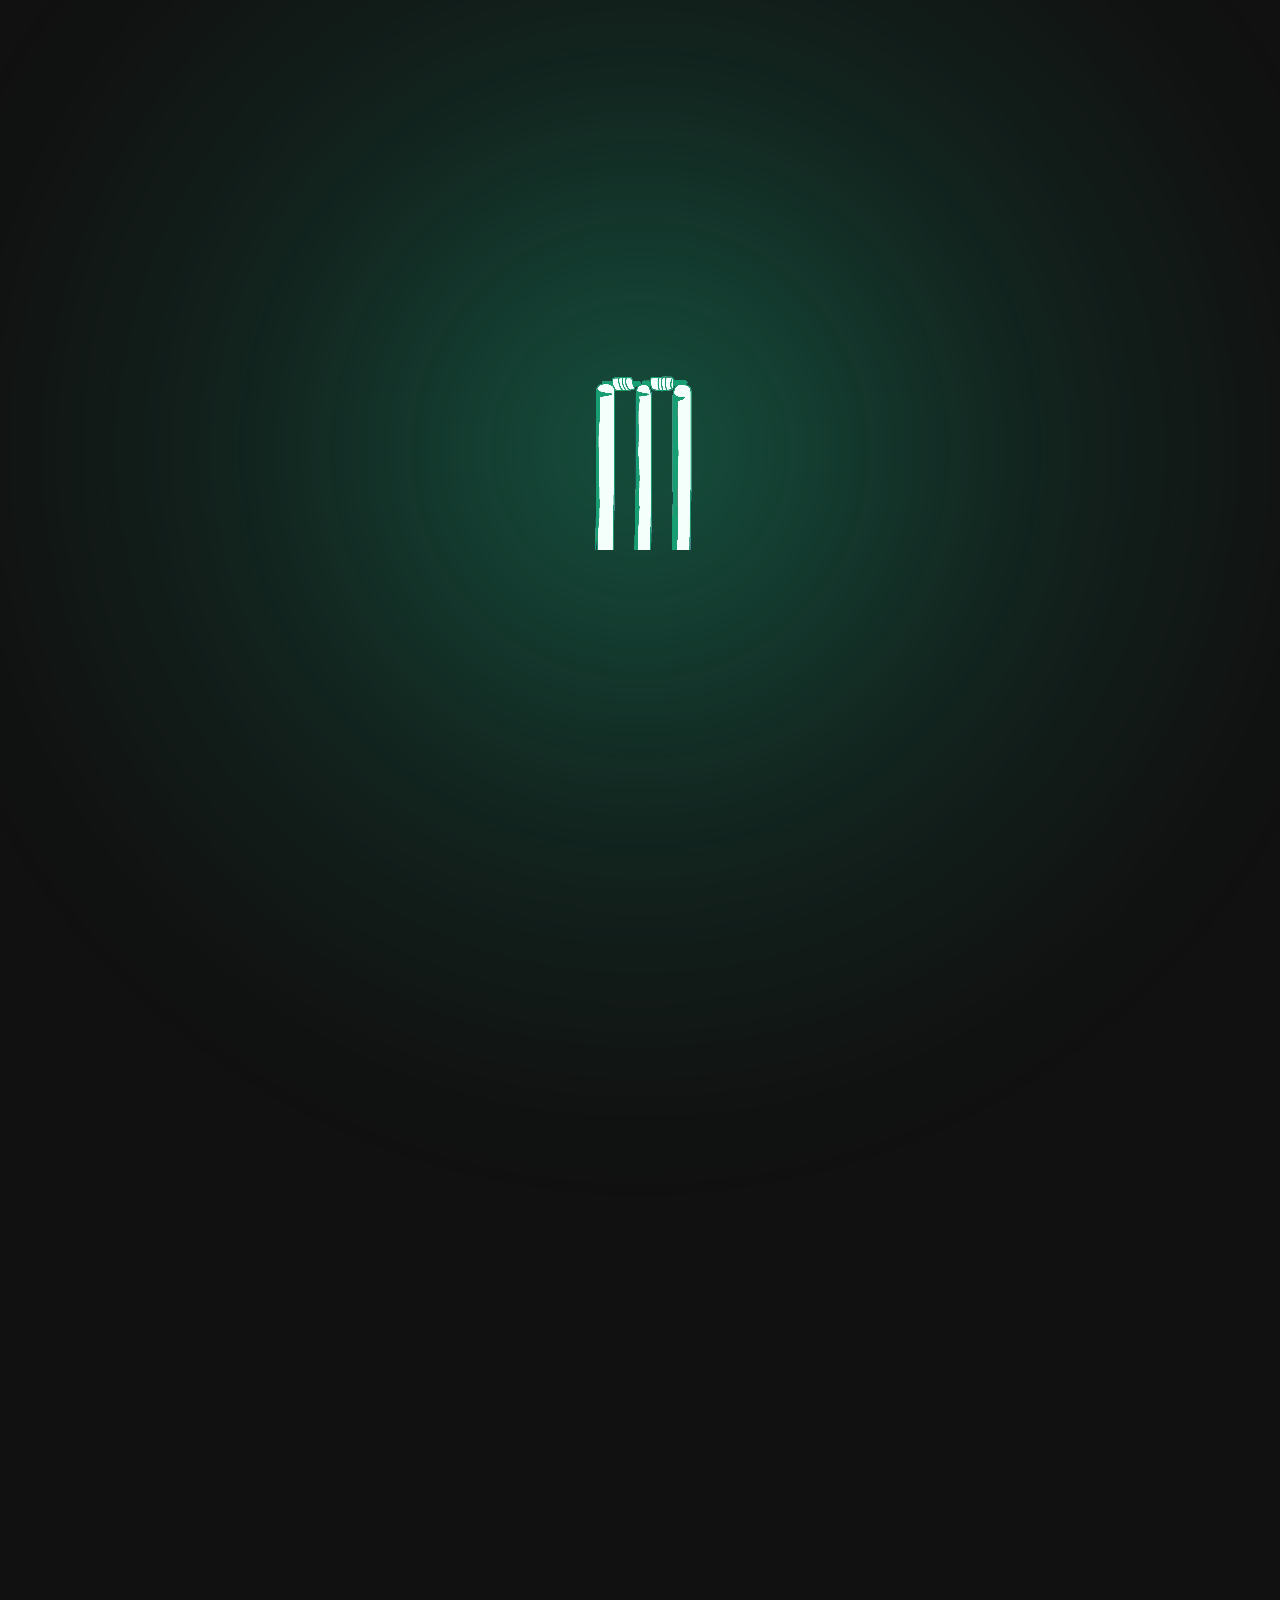
==== commit 05b92fd4: "Updated" ====
--- a/index.html
+++ b/index.html
@@ -197,7 +197,7 @@
   <header class="navbar" id="navbar">
     <div class="nav-container">
       <a href="/" class="nav-logo">
-        <img src="/assets/newlogo.png?v=3" alt="Matcha" />
+        <img src="assets/newlogo.png?v=3" alt="Matcha" />
       </a>
 
       <button class="nav-toggle" id="nav-toggle" aria-label="Toggle menu">
@@ -235,11 +235,11 @@
 
         <div class="hero-cta">
           <a href="https://apps.apple.com/in/app/matcha-cricket-network/id6753956643" target="_blank" rel="noopener">
-            <img src="/assets/Appstore.png" alt="Download on App Store" class="store-badge" />
+            <img src="assets/Appstore.png" alt="Download on App Store" class="store-badge" />
           </a>
           <a href="https://play.google.com/store/apps/details?id=com.matcha.android&hl=en_IN" target="_blank"
             rel="noopener">
-            <img src="/assets/googlestore.png" alt="Get it on Google Play" class="store-badge" />
+            <img src="assets/googlestore.png" alt="Get it on Google Play" class="store-badge" />
           </a>
         </div>
 
@@ -267,13 +267,13 @@
           <div class="phone-mockup phone-mockup--hero-frame">
             <div class="phone-mockup-screens phone-mockup-screens--hero" data-hero-slideshow aria-hidden="true">
               <div class="phone-mockup-track" data-hero-track>
-                <video class="phone-mockup-slide" muted playsinline loop preload="metadata" src="/assets/1.%20speed%20meter.webm"></video>
-                <video class="phone-mockup-slide" muted playsinline loop preload="metadata" src="/assets/2.%20angle.webm"></video>
-                <video class="phone-mockup-slide" muted playsinline loop preload="metadata" src="/assets/3.%20ball%20length%20etc.webm"></video>
-                <video class="phone-mockup-slide" muted playsinline loop preload="metadata" src="/assets/4.%20new%20batsman.webm"></video>
+                <video class="phone-mockup-slide" muted playsinline loop preload="metadata" src="assets/1.%20speed%20meter.webm"></video>
+                <video class="phone-mockup-slide" muted playsinline loop preload="metadata" src="assets/2.%20angle.webm"></video>
+                <video class="phone-mockup-slide" muted playsinline loop preload="metadata" src="assets/3.%20ball%20length%20etc.webm"></video>
+                <video class="phone-mockup-slide" muted playsinline loop preload="metadata" src="assets/4.%20new%20batsman.webm"></video>
               </div>
             </div>
-            <img class="phone-mockup-frame" src="/assets/phone%20front%20view.png?v=2" alt="" width="1080" height="1920" decoding="async" />
+            <img class="phone-mockup-frame" src="assets/phone%20front%20view.png?v=2" alt="" width="1080" height="1920" decoding="async" />
           </div>
           </div>
         </div>
@@ -288,7 +288,7 @@
     <img
       class="features-stroke-bg"
       data-features-stroke
-      src="/assets/baller%20copy.webp"
+      src="assets/baller%20copy.webp"
       alt=""
       aria-hidden="true"
       decoding="async" />
@@ -356,7 +356,7 @@
     <img
       class="howitworks-stroke-bg"
       data-hiw-stroke
-      src="/assets/batter%20copy.webp"
+      src="assets/batter%20copy.webp"
       alt=""
       aria-hidden="true"
       decoding="async" />
@@ -495,8 +495,8 @@
     <div class="section-container">
       <div class="profile-layout">
         <div class="profile-images scroll-reveal">
-          <img src="/assets/profileImage.jpg" alt="Player Profile Card" class="profile-card-img" />
-          <img src="/assets/Net_Image.jpeg" alt="Cricket Net Training" class="profile-net-img" />
+          <img src="assets/profileImage.jpg" alt="Player Profile Card" class="profile-card-img" />
+          <img src="assets/Net_Image.jpeg" alt="Cricket Net Training" class="profile-net-img" />
         </div>
         <div class="profile-content scroll-reveal">
           <span class="section-tag">Cricket Resume</span>
@@ -816,9 +816,9 @@
 
         <div class="footer-links-group">
           <h4>Company</h4>
-          <a href="/about-us/">About Us</a>
-          <a href="/privacy-policy/">Privacy Policy</a>
-          <a href="/terms-conditions/">Terms & Conditions</a>
+          <a href="about.html">About Us</a>
+          <a href="privacypolicy.html">Privacy Policy</a>
+          <a href="terms&conditions.html">Terms & Conditions</a>
         </div>
 
         <div class="footer-links-group">
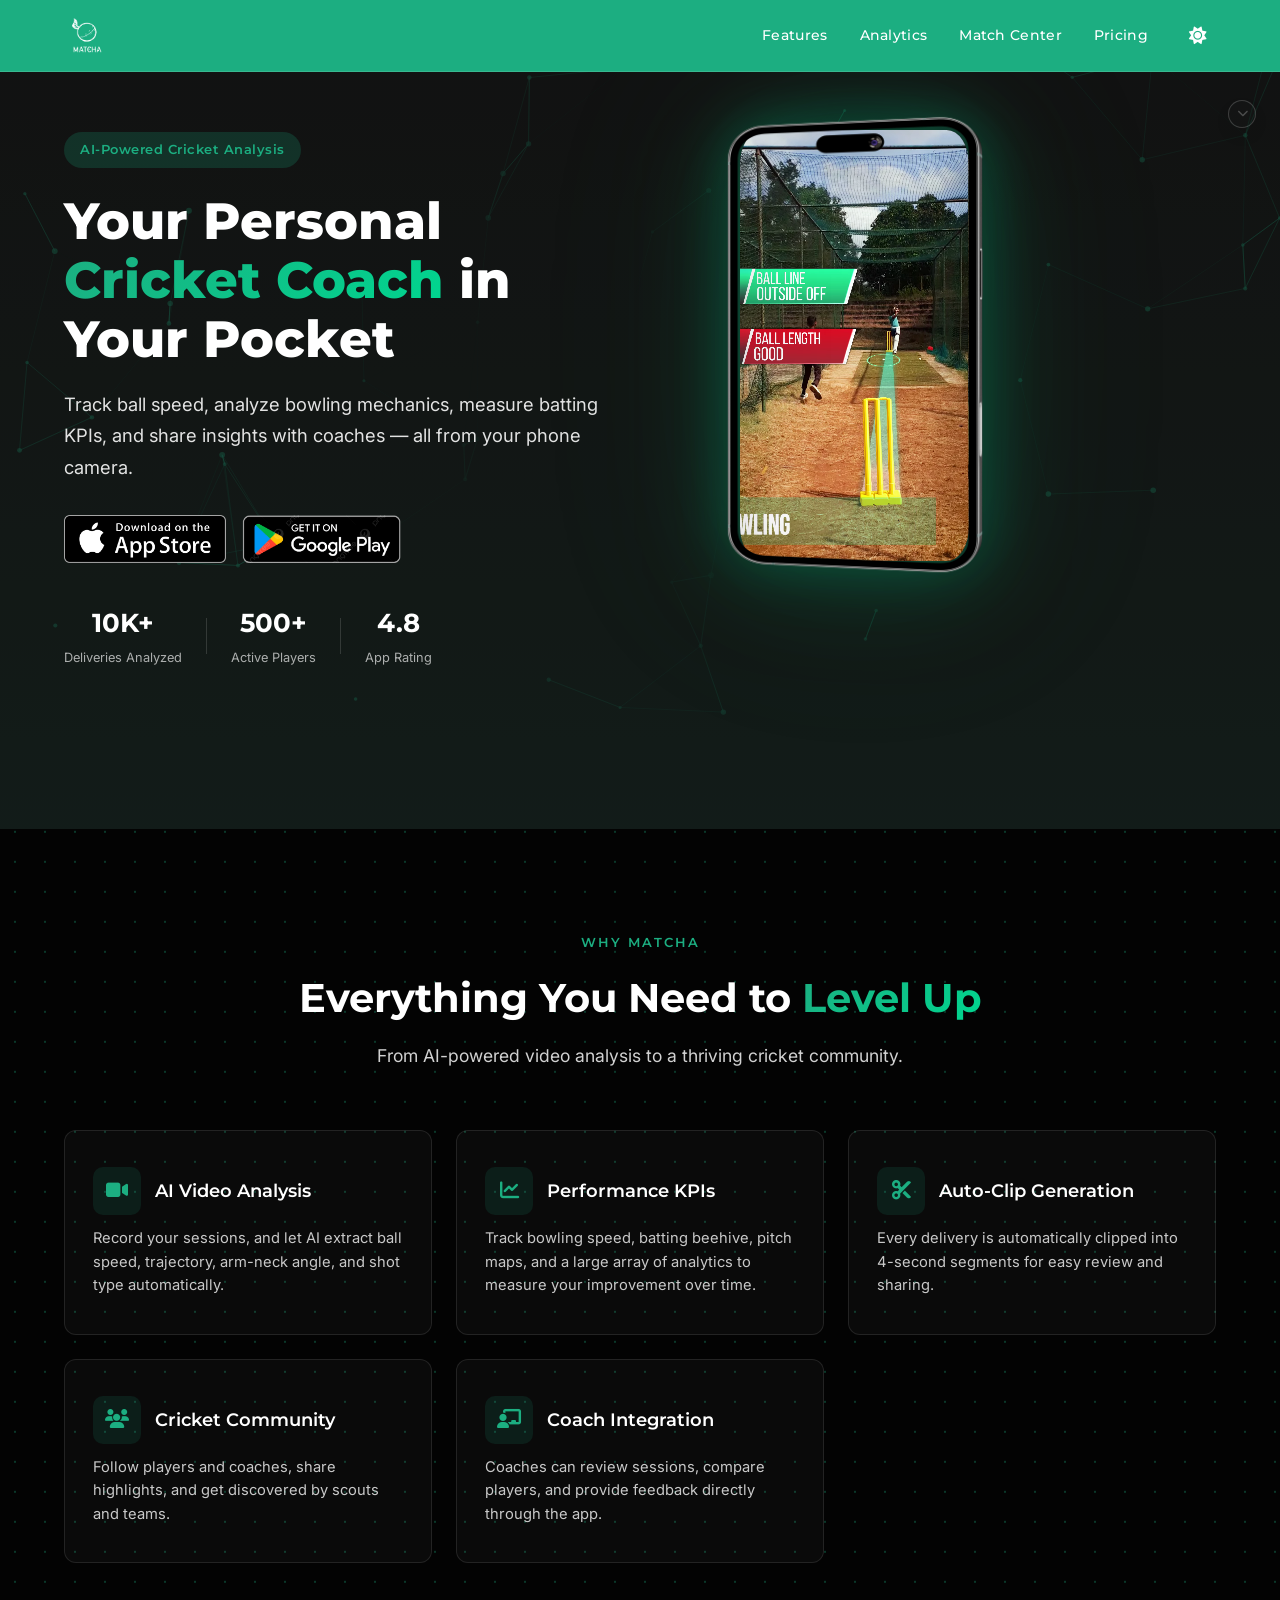
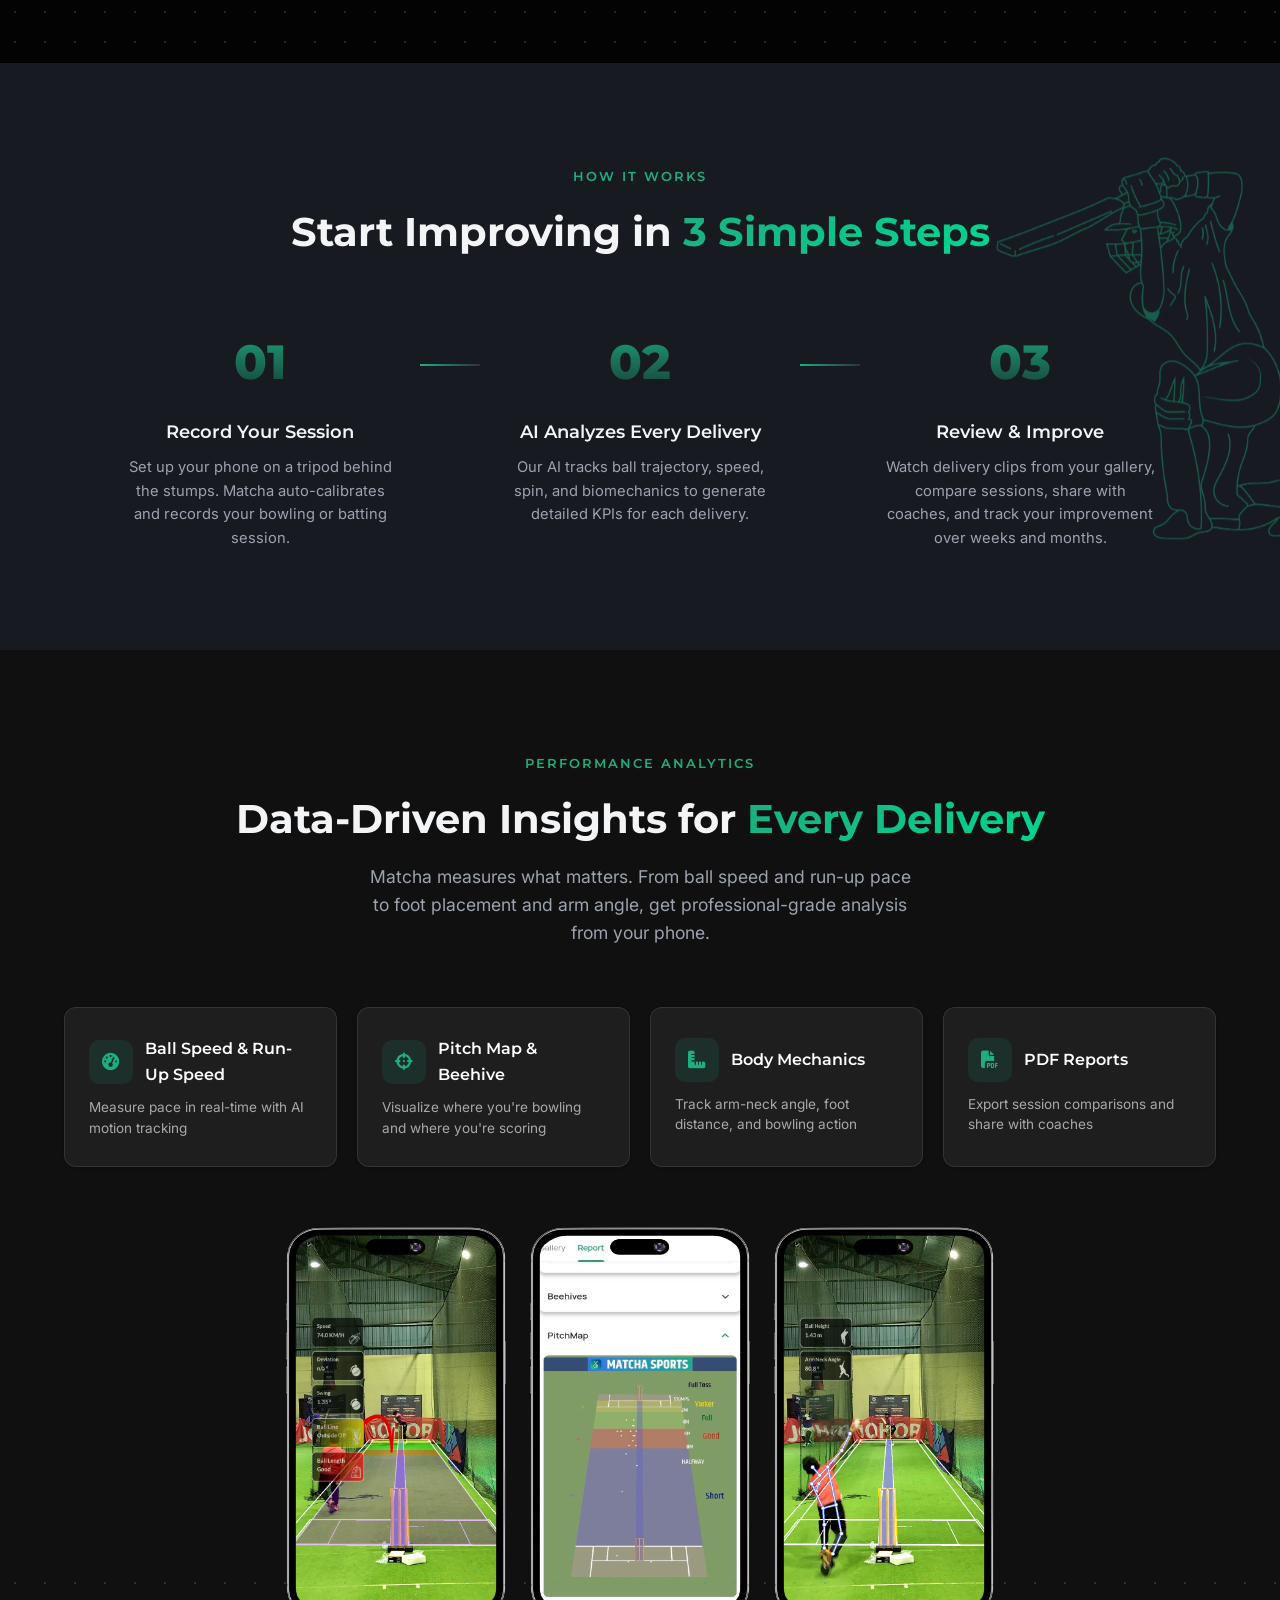
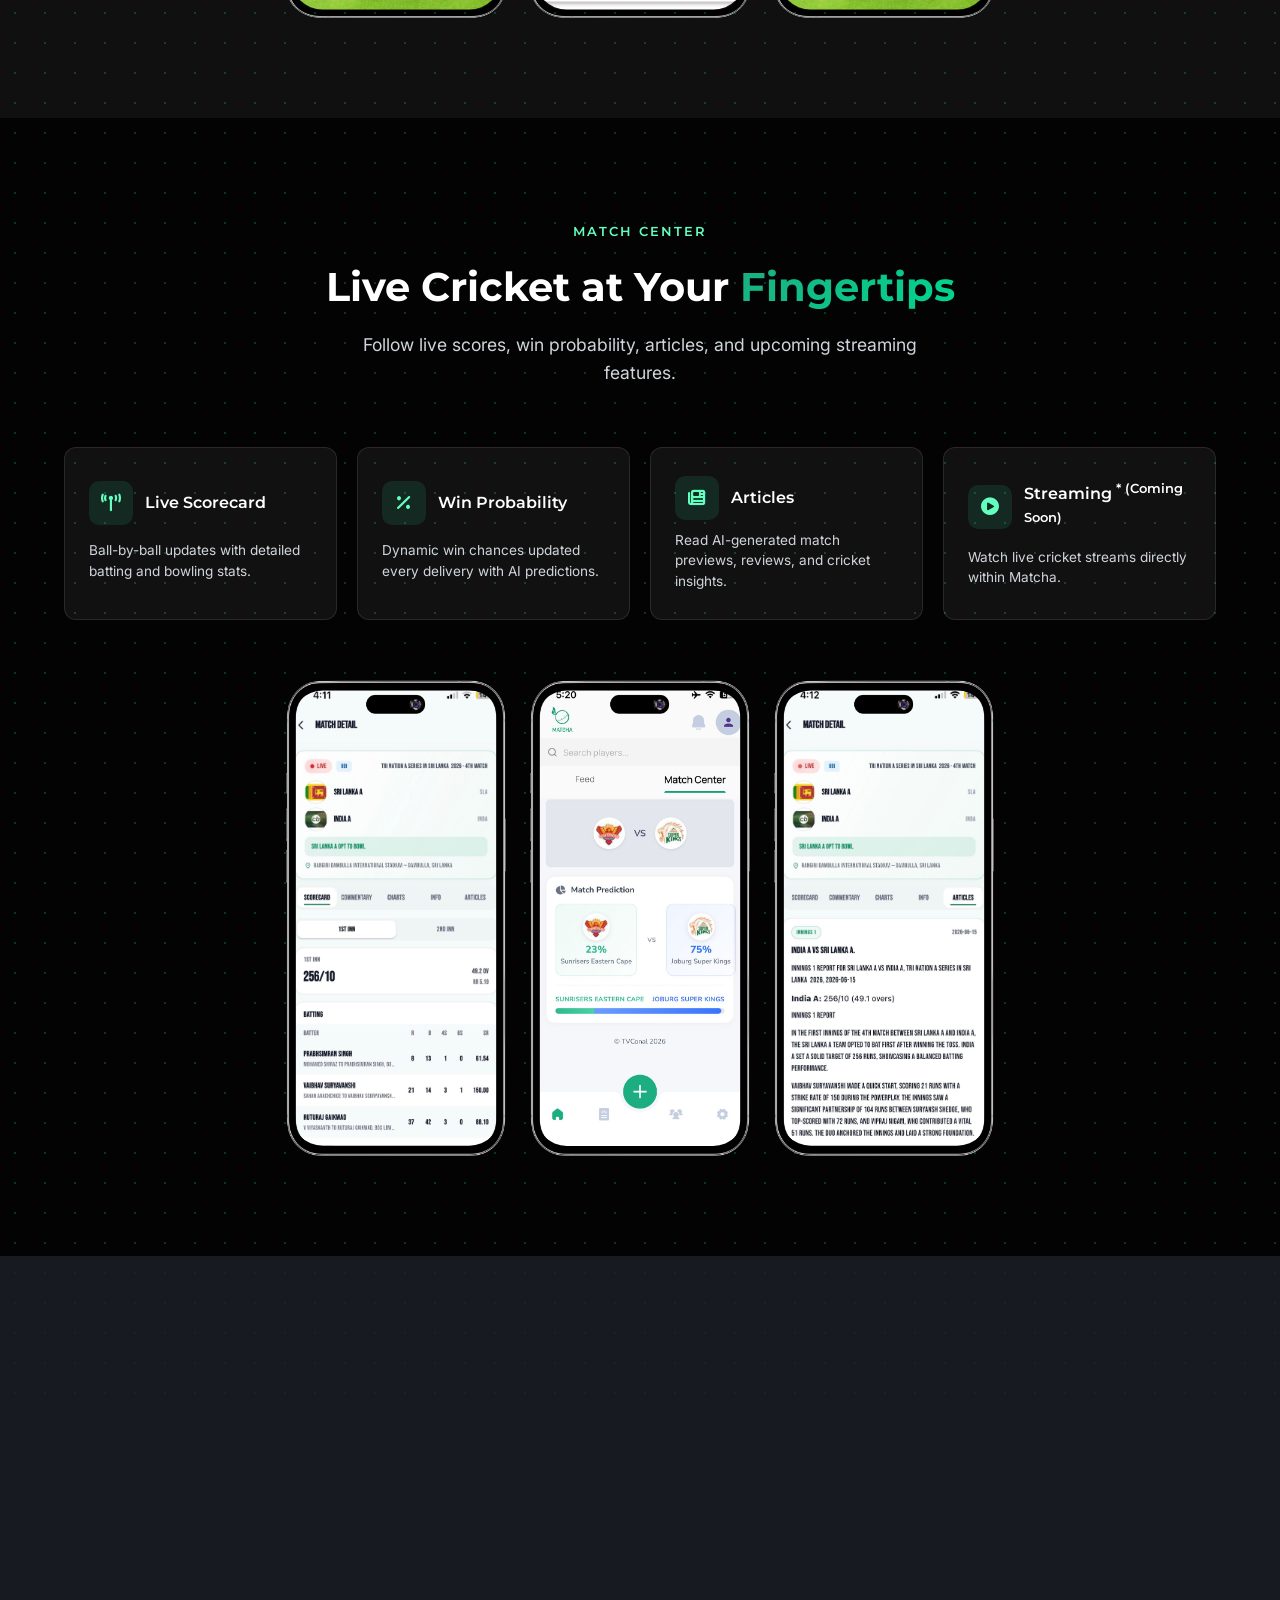
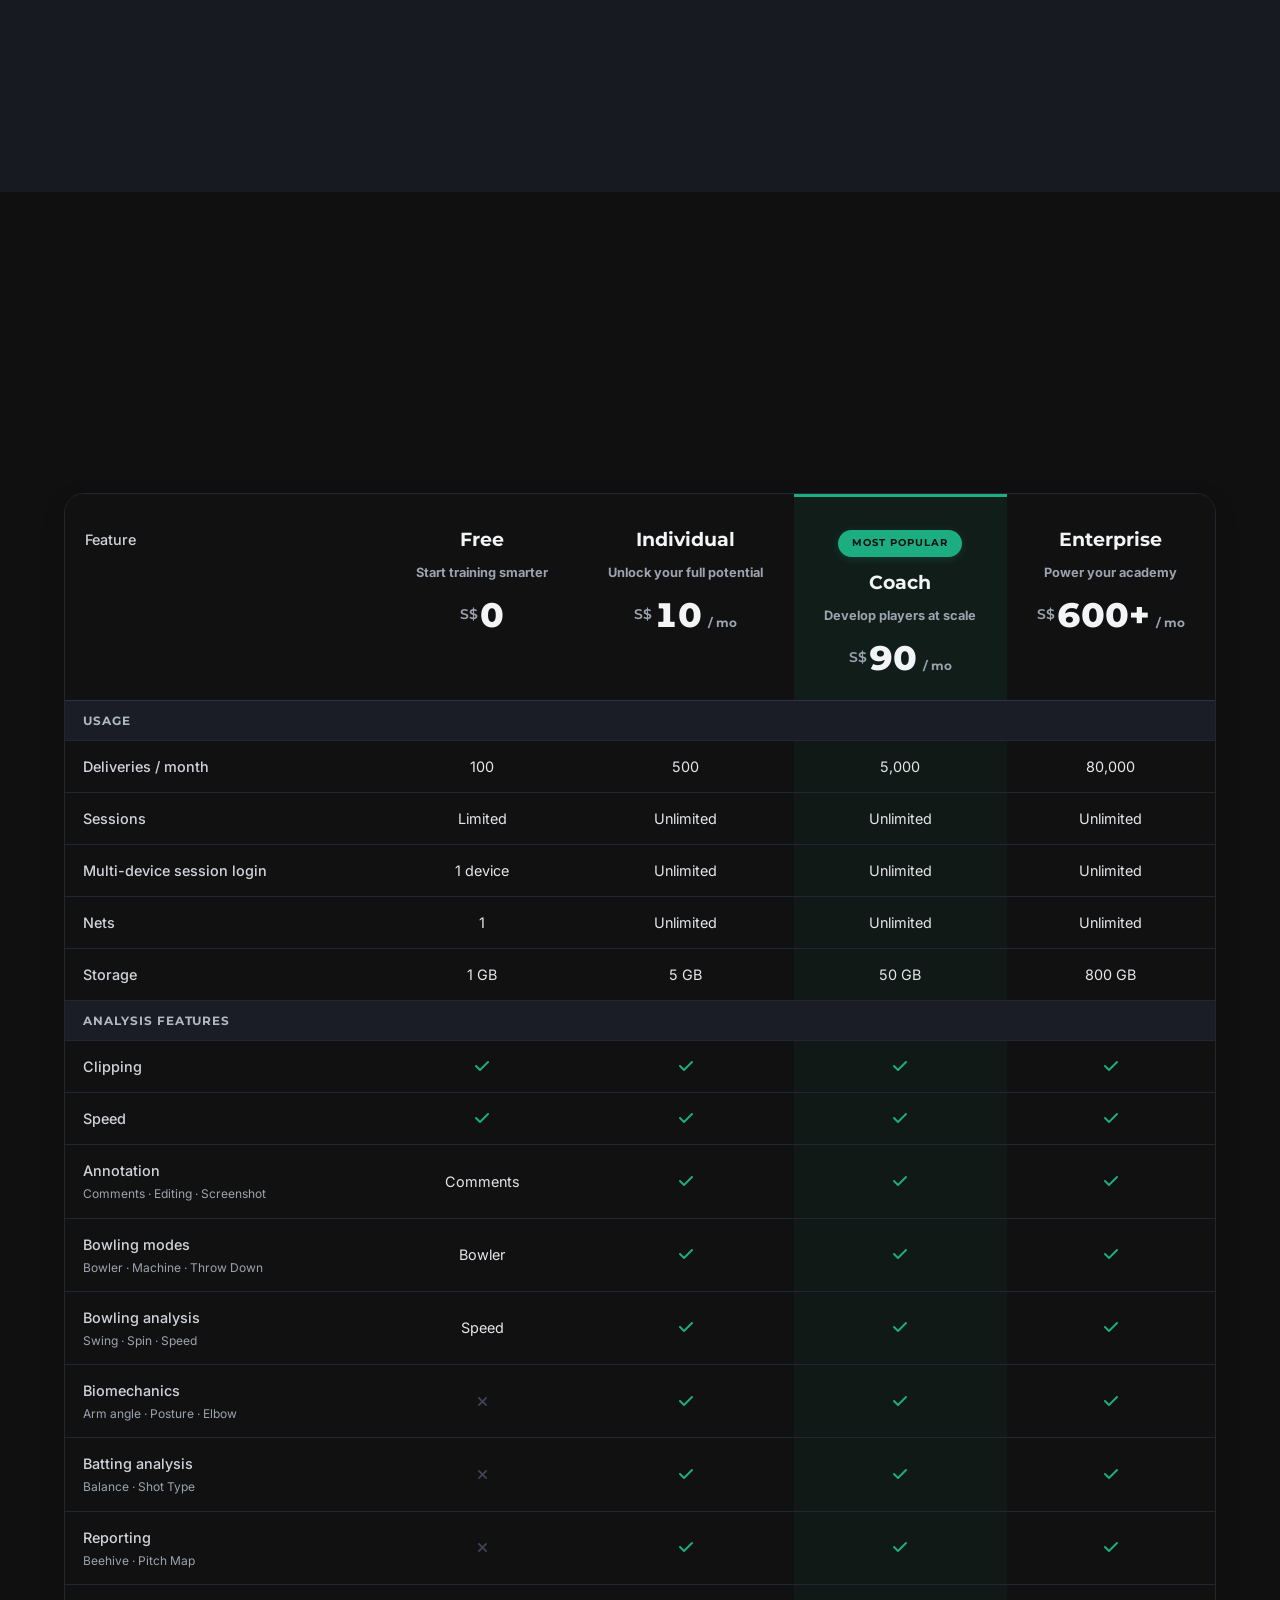
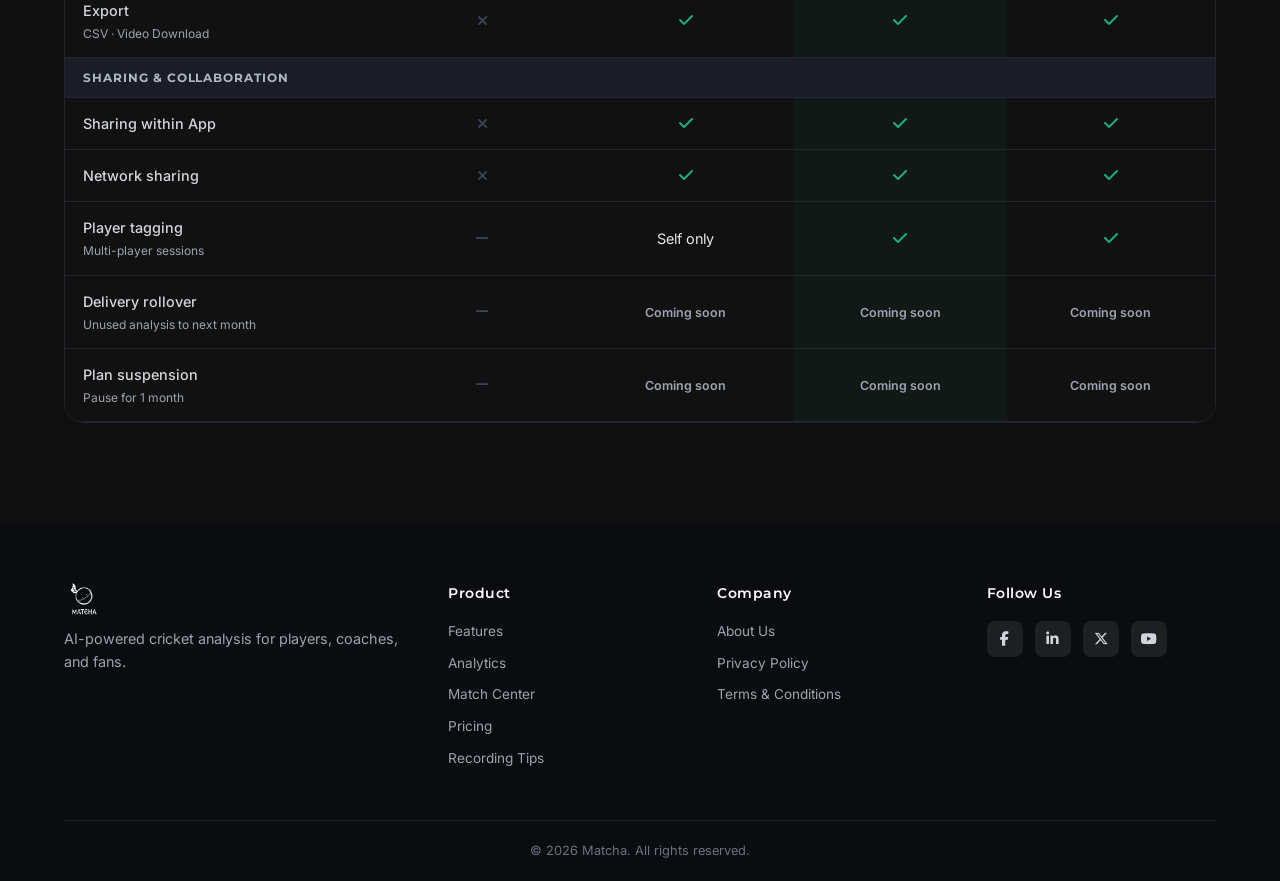
==== commit 593ccc51: "update" ====
--- a/index.html
+++ b/index.html
@@ -196,7 +196,7 @@
   <!-- NAVBAR -->
   <header class="navbar" id="navbar">
     <div class="nav-container">
-      <a href="/" class="nav-logo">
+      <a href="#" class="nav-logo">
         <img src="assets/newlogo.png?v=3" alt="Matcha" />
       </a>
 
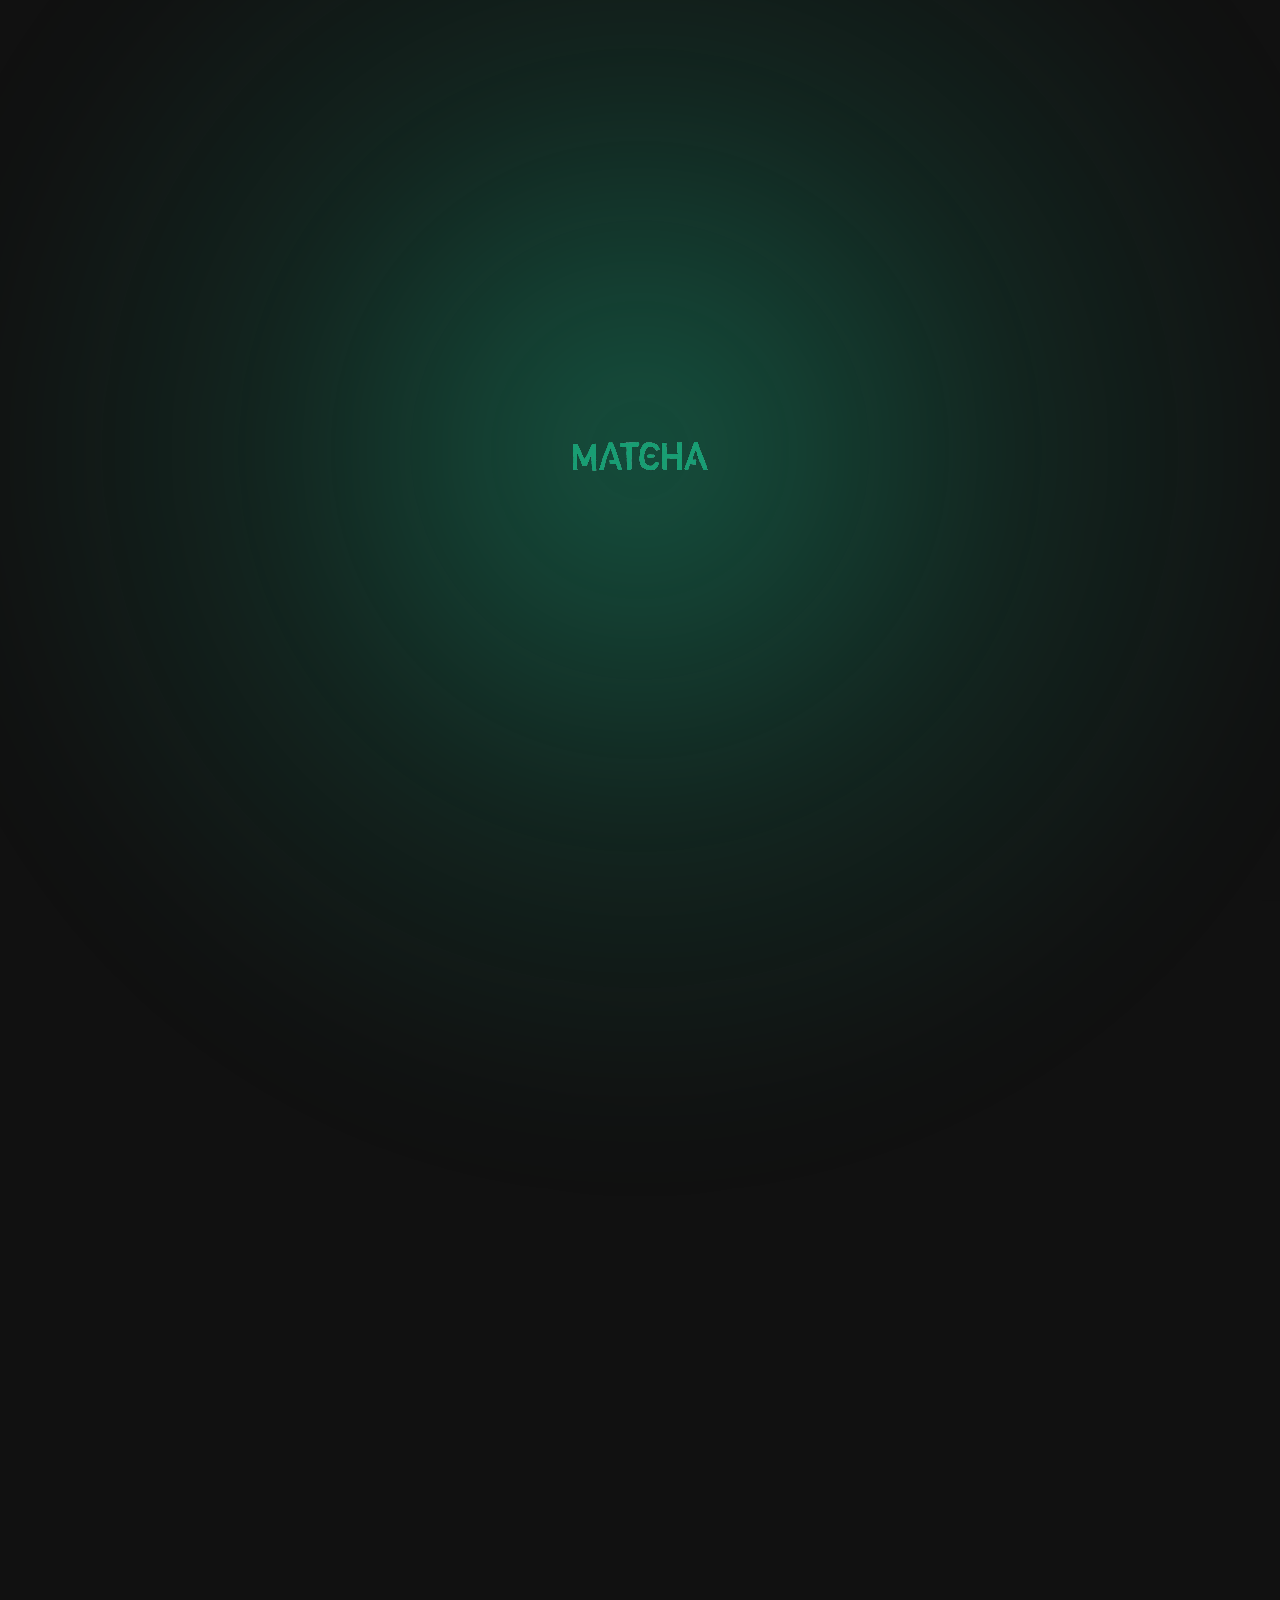
==== commit 98a005db: "fully updated" ====
--- a/index.html
+++ b/index.html
@@ -149,8 +149,8 @@
     }
   </style>
 
-  <link rel="icon" type="image/png" sizes="32x32" href="/favicon.png" />
-  <link rel="apple-touch-icon" sizes="180x180" href="/apple-touch-icon.png" />
+  <link rel="icon" type="image/png" sizes="32x32" href="./favicon.png" />
+  <link rel="apple-touch-icon" sizes="180x180" href="./apple-touch-icon.png" />
 
   <meta property="og:type" content="website" />
   <meta property="og:title" content="Matcha - AI Cricket Analysis" />
@@ -768,11 +768,11 @@
 
           <div class="download-badges">
             <a href="https://apps.apple.com/in/app/matcha-cricket-network/id6753956643" target="_blank" rel="noopener">
-              <img src="/assets/Appstore.png" alt="Download on App Store" class="store-badge" />
+              <img src="./assets/Appstore.png" alt="Download on App Store" class="store-badge" />
             </a>
             <a href="https://play.google.com/store/apps/details?id=com.matcha.android&hl=en_IN" target="_blank"
               rel="noopener">
-              <img src="/assets/googlestore.png" alt="Get it on Google Play" class="store-badge" />
+              <img src="./assets/googlestore.png" alt="Get it on Google Play" class="store-badge" />
             </a>
           </div>
 
@@ -785,8 +785,8 @@
 
         <div class="download-visual scroll-reveal">
           <div class="phone-mockup is-image-frame download-phone--focus">
-            <img class="phone-mockup-screen-img" src="/assets/Download-Section.jpg" alt="Matcha App" />
-            <img class="phone-mockup-frame" src="/assets/phone.png" alt="" />
+            <img class="phone-mockup-screen-img" src="./assets/Download-Section.jpg" alt="Matcha App" />
+            <img class="phone-mockup-frame" src="./assets/phone.png" alt="" />
           </div>
           <div class="hero-glow"></div>
         </div>
@@ -799,8 +799,8 @@
     <div class="footer-container">
       <div class="footer-top scroll-reveal">
         <div class="footer-brand">
-          <a href="/" class="footer-logo">
-            <img src="/assets/newlogo.png?v=3" alt="Matcha" />
+          <a href="./" class="footer-logo">
+            <img src="./assets/newlogo.png?v=3" alt="Matcha" />
           </a>
           <p>AI-powered cricket analysis for players, coaches, and fans.</p>
         </div>
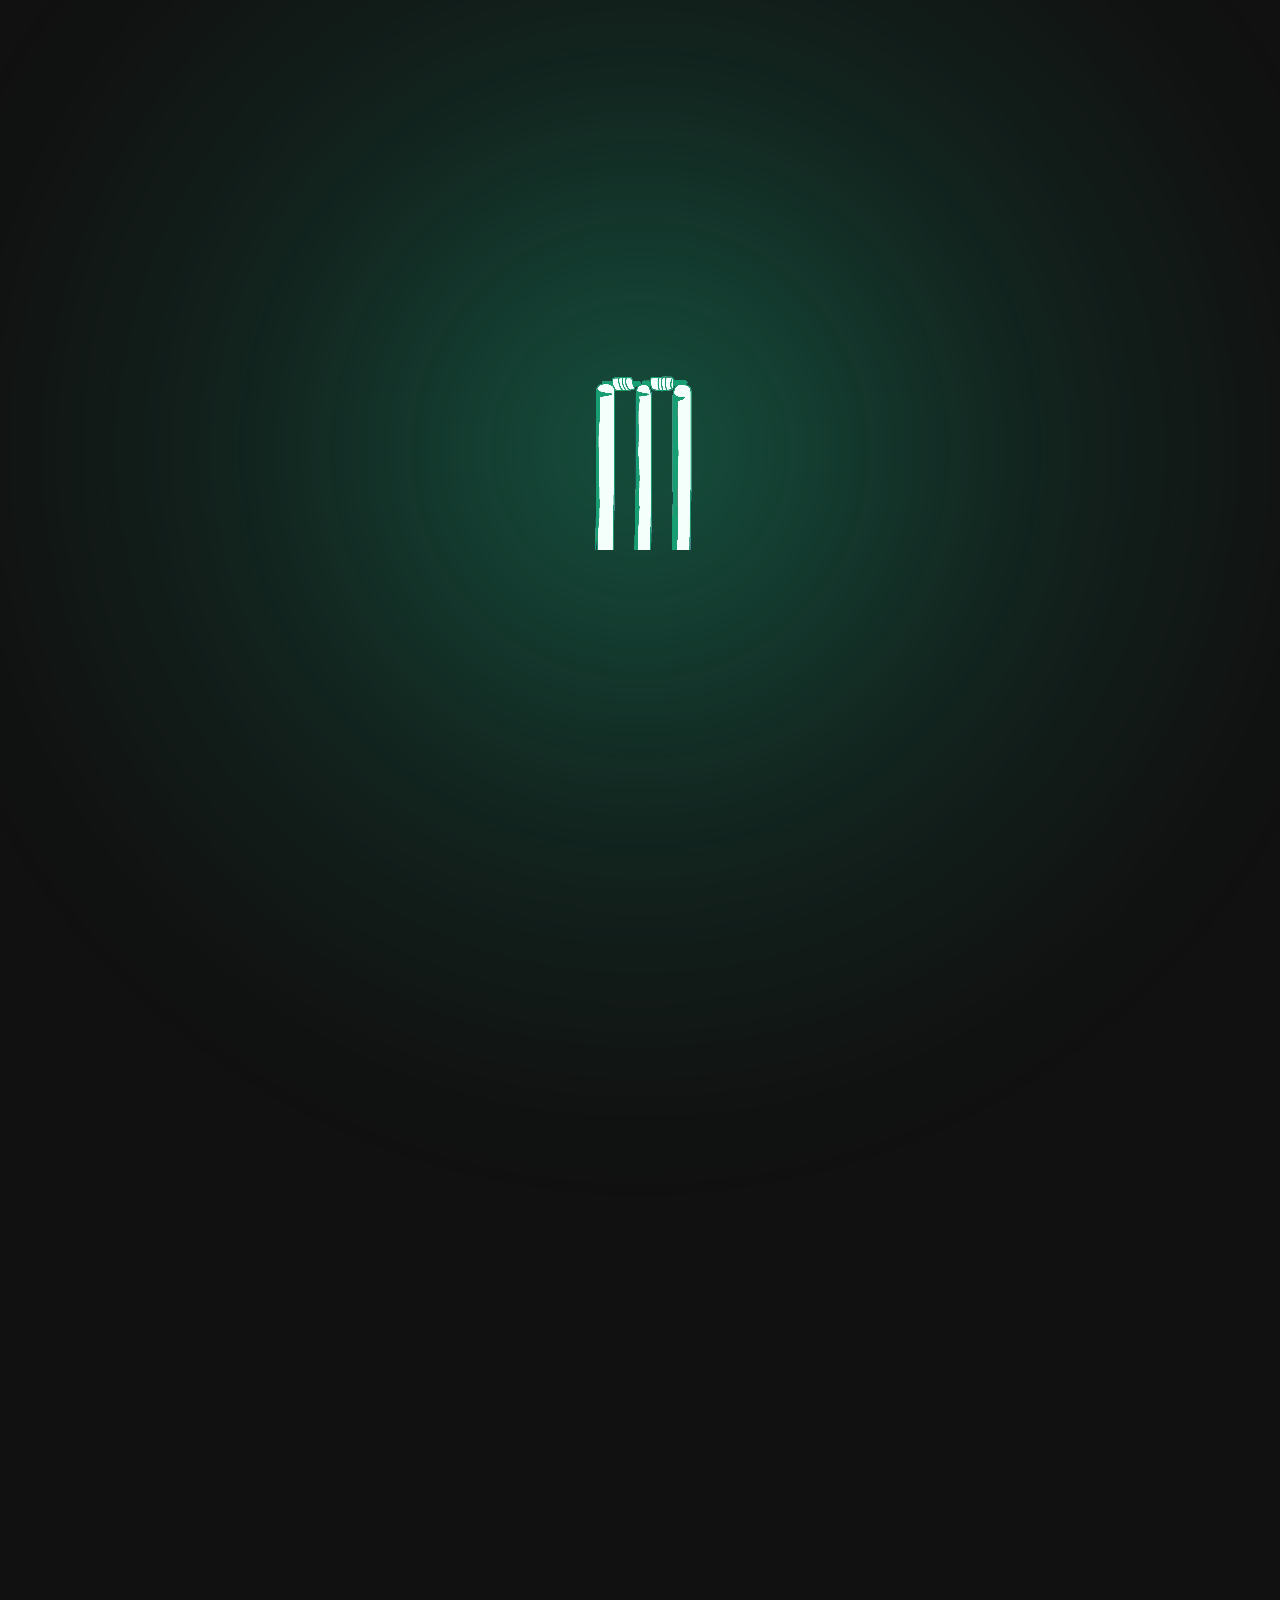
==== commit b1abc94f: "remove price" ====
--- a/index.html
+++ b/index.html
@@ -547,14 +547,14 @@
                   <div class="pt-plan-name">Coach</div>
                   <div class="pt-plan-desc">Develop players at scale</div>
                 </div>
-                <div class="pt-plan-price"><span class="pt-currency">S$</span><span class="pt-amount">90</span><span class="pt-period">/ mo</span></div>
+                <!-- <div class="pt-plan-price"><span class="pt-currency">S$</span><span class="pt-amount">90</span><span class="pt-period">/ mo</span></div> -->
               </th>
               <th>
                 <div class="pt-plan-head">
                   <div class="pt-plan-name">Enterprise</div>
                   <div class="pt-plan-desc">Power your academy</div>
                 </div>
-                <div class="pt-plan-price"><span class="pt-currency">S$</span><span class="pt-amount">600+</span><span class="pt-period">/ mo</span></div>
+                <!-- <div class="pt-plan-price"><span class="pt-currency">S$</span><span class="pt-amount">600+</span><span class="pt-period">/ mo</span></div> -->
               </th>
             </tr>
           </thead>
